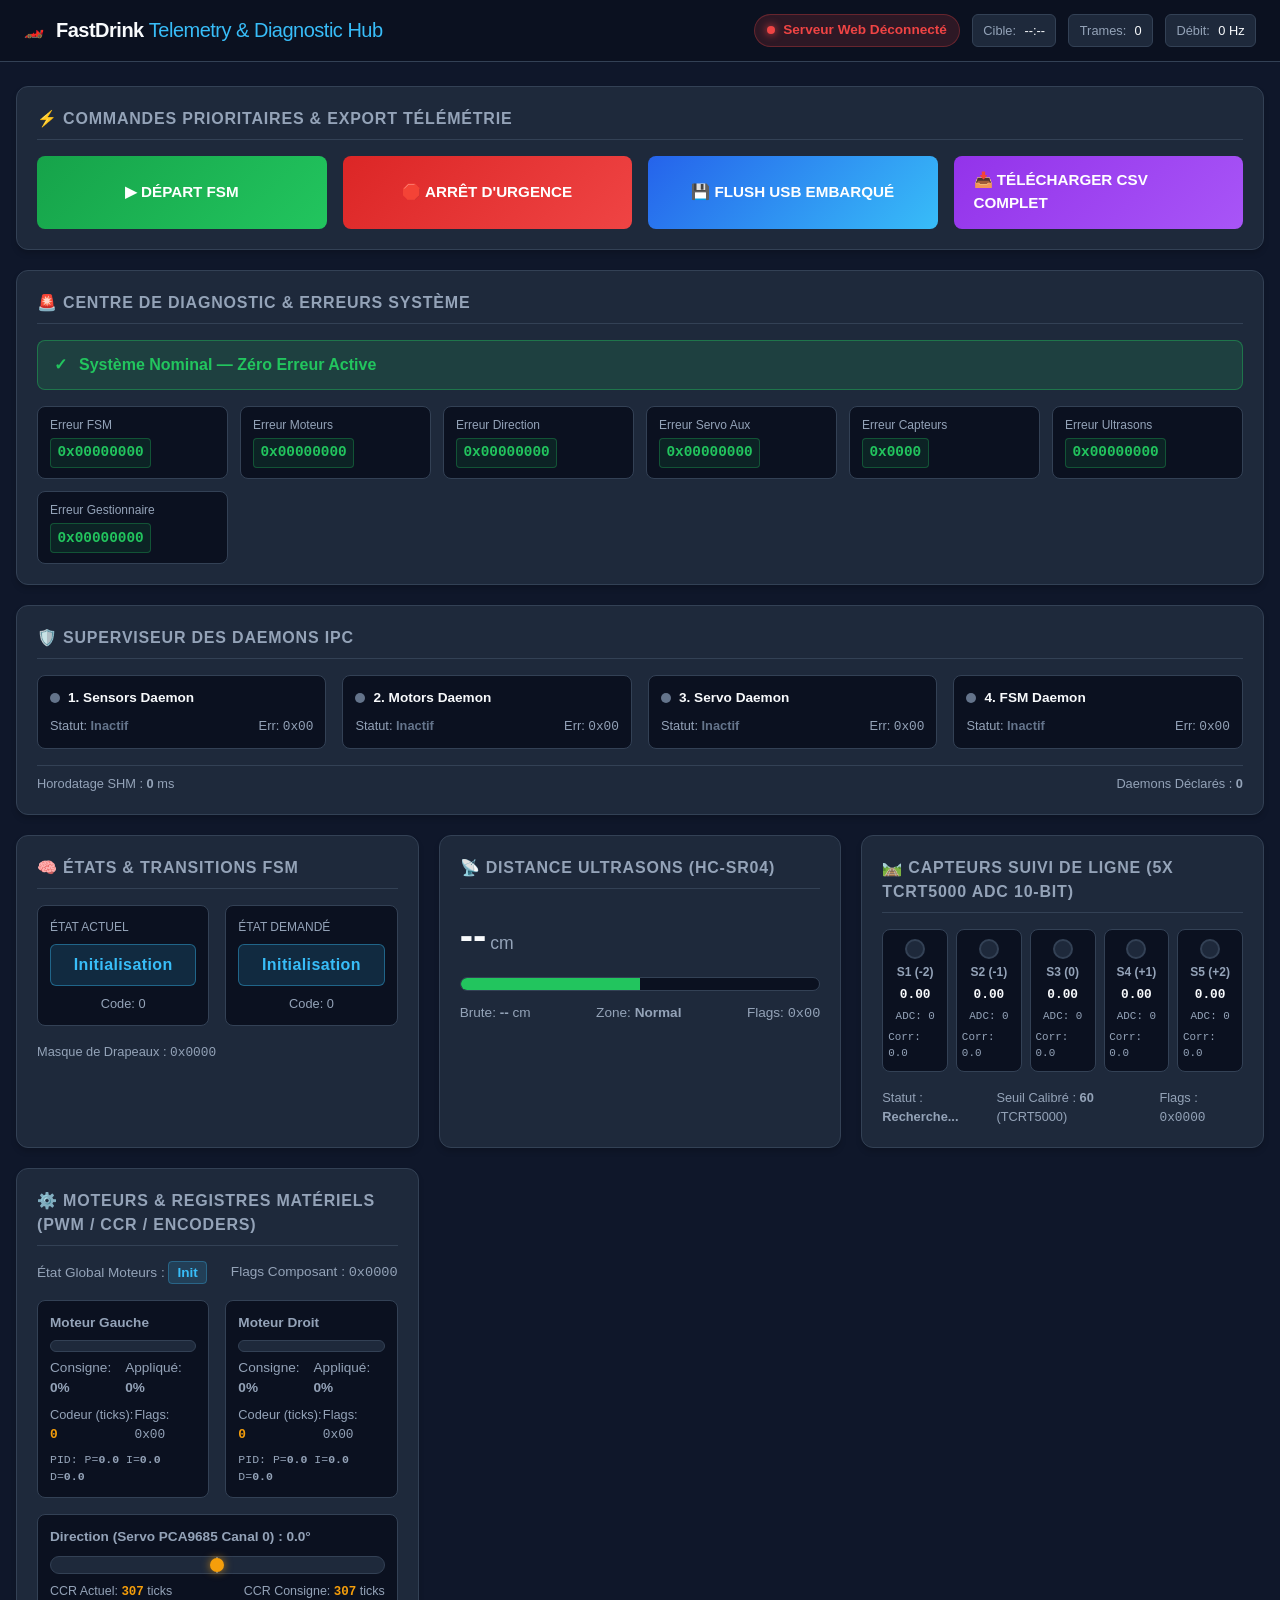
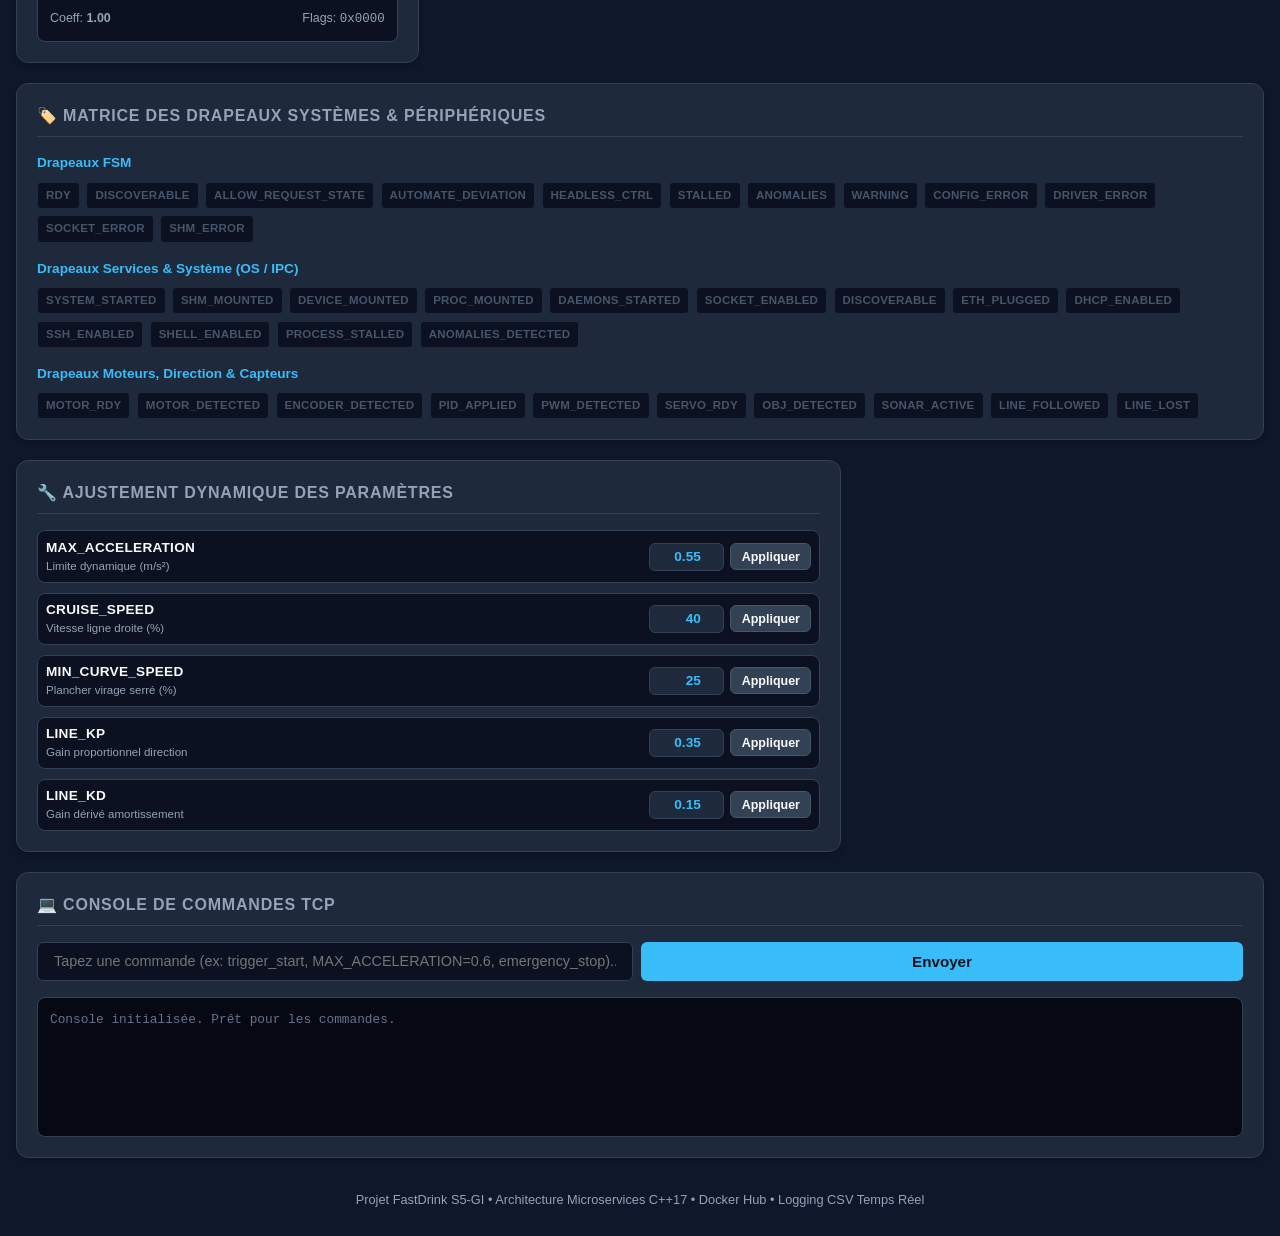
==== tools/telemetryClient/web/index.html @ cb56c42d "feat(telemetryClient): ajout logging CSV exhaustif, diagnostic d'erreurs, registres PWM/ADC et super" ====
<!DOCTYPE html>
<html lang="fr">
<head>
    <meta charset="UTF-8">
    <meta name="viewport" content="width=device-width, initial-scale=1.0">
    <title>FastDrink — Telemetry Client & Diagnostic Hub</title>
    <link rel="stylesheet" href="style.css">
</head>
<body>
    <header class="navbar">
        <div class="brand">
            <span class="logo-icon">🏎️</span>
            <h1>FastDrink <span>Telemetry & Diagnostic Hub</span></h1>
        </div>
        <div class="status-bar">
            <div id="connection-status" class="status-badge disconnected">
                <span class="status-dot"></span>
                <span id="connection-text">Déconnecté</span>
            </div>
            <div class="info-pill">
                <span class="pill-label">Cible:</span>
                <span id="target-address">--:--</span>
            </div>
            <div class="info-pill">
                <span class="pill-label">Trames:</span>
                <span id="packet-seq">0</span>
            </div>
            <div class="info-pill">
                <span class="pill-label">Débit:</span>
                <span id="packet-rate">0 Hz</span>
            </div>
        </div>
    </header>

    <main class="dashboard-grid">
        <!-- Section Commandes Prioritaires & Export CSV -->
        <section class="card quick-actions-card">
            <h2>⚡ Commandes Prioritaires & Export Télémétrie</h2>
            <div class="actions-group">
                <button id="btn-start" class="btn btn-start" onclick="sendCommand('trigger_start')">
                    ▶ DÉPART FSM
                </button>
                <button id="btn-stop" class="btn btn-stop" onclick="sendCommand('emergency_stop')">
                    🛑 ARRÊT D'URGENCE
                </button>
                <button id="btn-export-usb" class="btn btn-export" onclick="sendCommand('export_usb')">
                    💾 FLUSH USB EMBARQUÉ
                </button>
                <a href="/api/export_csv" download="telemetry_data.csv" id="btn-download-csv" class="btn btn-csv">
                    📥 TÉLÉCHARGER CSV COMPLET
                </a>
            </div>
        </section>

        <!-- Centre de Diagnostic Global & États d'Erreur -->
        <section class="card diagnostic-card">
            <h2>🚨 Centre de Diagnostic & Erreurs Système</h2>
            <div id="system-health-banner" class="health-banner health-ok">
                <span class="health-icon">✓</span>
                <span id="health-status-text">Système Nominal — Zéro Erreur Active</span>
            </div>
            <div class="diag-table">
                <div class="diag-item">
                    <span class="diag-label">Erreur FSM</span>
                    <span id="err-fsm" class="hex-badge ok">0x00000000</span>
                </div>
                <div class="diag-item">
                    <span class="diag-label">Erreur Moteurs</span>
                    <span id="err-motors" class="hex-badge ok">0x00000000</span>
                </div>
                <div class="diag-item">
                    <span class="diag-label">Erreur Direction</span>
                    <span id="err-steering" class="hex-badge ok">0x00000000</span>
                </div>
                <div class="diag-item">
                    <span class="diag-label">Erreur Servo Aux</span>
                    <span id="err-aux-servo" class="hex-badge ok">0x00000000</span>
                </div>
                <div class="diag-item">
                    <span class="diag-label">Erreur Capteurs</span>
                    <span id="err-sensors" class="hex-badge ok">0x0000</span>
                </div>
                <div class="diag-item">
                    <span class="diag-label">Erreur Ultrasons</span>
                    <span id="err-sonar" class="hex-badge ok">0x00000000</span>
                </div>
                <div class="diag-item">
                    <span class="diag-label">Erreur Gestionnaire</span>
                    <span id="err-handler" class="hex-badge ok">0x00000000</span>
                </div>
            </div>
        </section>

        <!-- Superviseur des 4 Daemons IPC -->
        <section class="card daemons-card">
            <h2>🛡️ Superviseur des Daemons IPC</h2>
            <div class="daemons-grid">
                <div class="daemon-item" id="daemon-1">
                    <div class="daemon-header">
                        <span class="daemon-dot"></span>
                        <span class="daemon-title">1. Sensors Daemon</span>
                    </div>
                    <div class="daemon-meta">
                        <span>Statut: <b id="d1-status" class="status-offline">Inactif</b></span>
                        <span>Err: <code id="d1-err">0x00</code></span>
                    </div>
                </div>
                <div class="daemon-item" id="daemon-2">
                    <div class="daemon-header">
                        <span class="daemon-dot"></span>
                        <span class="daemon-title">2. Motors Daemon</span>
                    </div>
                    <div class="daemon-meta">
                        <span>Statut: <b id="d2-status" class="status-offline">Inactif</b></span>
                        <span>Err: <code id="d2-err">0x00</code></span>
                    </div>
                </div>
                <div class="daemon-item" id="daemon-3">
                    <div class="daemon-header">
                        <span class="daemon-dot"></span>
                        <span class="daemon-title">3. Servo Daemon</span>
                    </div>
                    <div class="daemon-meta">
                        <span>Statut: <b id="d3-status" class="status-offline">Inactif</b></span>
                        <span>Err: <code id="d3-err">0x00</code></span>
                    </div>
                </div>
                <div class="daemon-item" id="daemon-4">
                    <div class="daemon-header">
                        <span class="daemon-dot"></span>
                        <span class="daemon-title">4. FSM Daemon</span>
                    </div>
                    <div class="daemon-meta">
                        <span>Statut: <b id="d4-status" class="status-offline">Inactif</b></span>
                        <span>Err: <code id="d4-err">0x00</code></span>
                    </div>
                </div>
            </div>
            <div class="service-footer">
                <span>Horodatage SHM : <b id="services-timestamp">0</b> ms</span>
                <span>Daemons Déclarés : <b id="services-daemons-count">0</b></span>
            </div>
        </section>

        <!-- Section Machine d'État FSM -->
        <section class="card fsm-card">
            <h2>🧠 États & Transitions FSM</h2>
            <div class="fsm-dual-grid">
                <div class="fsm-box">
                    <span class="sub-label">État Actuel</span>
                    <div id="fsm-badge" class="fsm-state-badge state-init">Initialisation</div>
                    <div class="fsm-id-text">Code: <span id="fsm-id">0</span></div>
                </div>
                <div class="fsm-box">
                    <span class="sub-label">État Demandé</span>
                    <div id="fsm-req-badge" class="fsm-state-badge state-init">Initialisation</div>
                    <div class="fsm-id-text">Code: <span id="fsm-req-id">0</span></div>
                </div>
            </div>
            <div class="fsm-flags-summary">
                <span>Masque de Drapeaux : <code id="fsm-flags-hex">0x0000</code></span>
            </div>
        </section>

        <!-- Section Capteur Ultrasons -->
        <section class="card sonar-card">
            <h2>📡 Distance Ultrasons (HC-SR04)</h2>
            <div class="metric-container">
                <div class="metric-value-huge">
                    <span id="sonar-dist">--</span> <span class="unit">cm</span>
                </div>
                <div class="sonar-bar-container">
                    <div id="sonar-progress" class="sonar-bar" style="width: 50%;"></div>
                </div>
                <div class="metric-meta">
                    <span>Brute: <b id="sonar-raw">--</b> cm</span>
                    <span>Zone: <b id="sonar-zone">Normal</b></span>
                    <span>Flags: <code id="sonar-flags-raw">0x00</code></span>
                </div>
            </div>
        </section>

        <!-- Section Capteurs de Suivi de Ligne -->
        <section class="card line-card">
            <h2>🛤️ Capteurs Suivi de Ligne (5x TCRT5000 ADC 10-bit)</h2>
            <div class="line-sensors-visual">
                <div class="sensor-node" id="sensor-0">
                    <div class="sensor-indicator"></div>
                    <span class="sensor-label">S1 (-2)</span>
                    <span class="sensor-val" id="sval-0">0.00</span>
                    <span class="sensor-subval" id="sraw-0">ADC: 0</span>
                    <span class="sensor-subval" id="scorr-0">Corr: 0.0</span>
                </div>
                <div class="sensor-node" id="sensor-1">
                    <div class="sensor-indicator"></div>
                    <span class="sensor-label">S2 (-1)</span>
                    <span class="sensor-val" id="sval-1">0.00</span>
                    <span class="sensor-subval" id="sraw-1">ADC: 0</span>
                    <span class="sensor-subval" id="scorr-1">Corr: 0.0</span>
                </div>
                <div class="sensor-node" id="sensor-2">
                    <div class="sensor-indicator"></div>
                    <span class="sensor-label">S3 (0)</span>
                    <span class="sensor-val" id="sval-2">0.00</span>
                    <span class="sensor-subval" id="sraw-2">ADC: 0</span>
                    <span class="sensor-subval" id="scorr-2">Corr: 0.0</span>
                </div>
                <div class="sensor-node" id="sensor-3">
                    <div class="sensor-indicator"></div>
                    <span class="sensor-label">S4 (+1)</span>
                    <span class="sensor-val" id="sval-3">0.00</span>
                    <span class="sensor-subval" id="sraw-3">ADC: 0</span>
                    <span class="sensor-subval" id="scorr-3">Corr: 0.0</span>
                </div>
                <div class="sensor-node" id="sensor-4">
                    <div class="sensor-indicator"></div>
                    <span class="sensor-label">S5 (+2)</span>
                    <span class="sensor-val" id="sval-4">0.00</span>
                    <span class="sensor-subval" id="sraw-4">ADC: 0</span>
                    <span class="sensor-subval" id="scorr-4">Corr: 0.0</span>
                </div>
            </div>
            <div class="line-meta">
                <span>Statut : <b id="line-status">Recherche...</b></span>
                <span>Seuil Calibré : <b>60</b> (TCRT5000)</span>
                <span>Flags : <code id="line-flags-hex">0x0000</code></span>
            </div>
        </section>

        <!-- Section Moteurs & Registres Encodeurs / PWM CCR -->
        <section class="card motor-card">
            <h2>⚙️ Moteurs & Registres Matériels (PWM / CCR / Encoders)</h2>
            <div class="motor-state-bar">
                <span>État Global Moteurs : <b id="motor-state-text" class="state-pill">Init</b></span>
                <span>Flags Composant : <code id="motor-comp-flags">0x0000</code></span>
            </div>
            <div class="motor-grid">
                <div class="motor-box">
                    <div class="box-title">Moteur Gauche</div>
                    <div class="throttle-gauge">
                        <div id="motor-left-fill" class="gauge-fill" style="width: 0%;"></div>
                    </div>
                    <div class="metric-meta">
                        <span>Consigne: <b id="motor-left-tgt">0%</b></span>
                        <span>Appliqué: <b id="motor-left-app">0%</b></span>
                    </div>
                    <div class="register-meta">
                        <span>Codeur (ticks): <b id="motor-left-enc" class="reg-val">0</b></span>
                        <span>Flags: <code id="m-l-flags">0x00</code></span>
                    </div>
                    <div class="pid-meta">
                        <span>PID: P=<b id="m-l-kp">0.0</b> I=<b id="m-l-ki">0.0</b> D=<b id="m-l-kd">0.0</b></span>
                    </div>
                </div>
                <div class="motor-box">
                    <div class="box-title">Moteur Droit</div>
                    <div class="throttle-gauge">
                        <div id="motor-right-fill" class="gauge-fill" style="width: 0%;"></div>
                    </div>
                    <div class="metric-meta">
                        <span>Consigne: <b id="motor-right-tgt">0%</b></span>
                        <span>Appliqué: <b id="motor-right-app">0%</b></span>
                    </div>
                    <div class="register-meta">
                        <span>Codeur (ticks): <b id="motor-right-enc" class="reg-val">0</b></span>
                        <span>Flags: <code id="m-r-flags">0x00</code></span>
                    </div>
                    <div class="pid-meta">
                        <span>PID: P=<b id="m-r-kp">0.0</b> I=<b id="m-r-ki">0.0</b> D=<b id="m-r-kd">0.0</b></span>
                    </div>
                </div>
            </div>
            <div class="steering-box">
                <div class="box-title">Direction (Servo PCA9685 Canal 0) : <span id="steering-val">0.0°</span></div>
                <div class="steering-gauge-bar">
                    <div class="steering-center-mark"></div>
                    <div id="steering-indicator" class="steering-pointer" style="left: 50%;"></div>
                </div>
                <div class="ccr-meta">
                    <span>CCR Actuel: <b id="st-cur-ccr" class="reg-val">307</b> ticks</span>
                    <span>CCR Consigne: <b id="st-tgt-ccr" class="reg-val">307</b> ticks</span>
                    <span>Coeff: <b id="st-coeff">1.00</b></span>
                    <span>Flags: <code id="st-flags">0x0000</code></span>
                </div>
            </div>
        </section>

        <!-- Matrice Exhaustive des Drapeaux & Bitfields -->
        <section class="card flags-card">
            <h2>🏷️ Matrice des Drapeaux Systèmes & Périphériques</h2>
            
            <div class="flag-group">
                <div class="flag-group-title">Drapeaux FSM</div>
                <div class="flags-matrix">
                    <span id="flag-fsm-rdy" class="flag-badge">RDY</span>
                    <span id="flag-fsm-disc" class="flag-badge">DISCOVERABLE</span>
                    <span id="flag-fsm-req" class="flag-badge">ALLOW_REQUEST_STATE</span>
                    <span id="flag-fsm-auto" class="flag-badge">AUTOMATE_DEVIATION</span>
                    <span id="flag-fsm-headless" class="flag-badge">HEADLESS_CTRL</span>
                    <span id="flag-fsm-stall" class="flag-badge err">STALLED</span>
                    <span id="flag-fsm-anom" class="flag-badge warn">ANOMALIES</span>
                    <span id="flag-fsm-warn" class="flag-badge warn">WARNING</span>
                    <span id="flag-fsm-cfg" class="flag-badge err">CONFIG_ERROR</span>
                    <span id="flag-fsm-drv" class="flag-badge err">DRIVER_ERROR</span>
                    <span id="flag-fsm-sock" class="flag-badge err">SOCKET_ERROR</span>
                    <span id="flag-fsm-shm" class="flag-badge err">SHM_ERROR</span>
                </div>
            </div>

            <div class="flag-group">
                <div class="flag-group-title">Drapeaux Services & Système (OS / IPC)</div>
                <div class="flags-matrix">
                    <span id="flag-srv-sys" class="flag-badge">SYSTEM_STARTED</span>
                    <span id="flag-srv-shm" class="flag-badge">SHM_MOUNTED</span>
                    <span id="flag-srv-dev" class="flag-badge">DEVICE_MOUNTED</span>
                    <span id="flag-srv-proc" class="flag-badge">PROC_MOUNTED</span>
                    <span id="flag-srv-daemons" class="flag-badge">DAEMONS_STARTED</span>
                    <span id="flag-srv-sock" class="flag-badge">SOCKET_ENABLED</span>
                    <span id="flag-srv-disc" class="flag-badge">DISCOVERABLE</span>
                    <span id="flag-srv-eth" class="flag-badge">ETH_PLUGGED</span>
                    <span id="flag-srv-dhcp" class="flag-badge">DHCP_ENABLED</span>
                    <span id="flag-srv-ssh" class="flag-badge">SSH_ENABLED</span>
                    <span id="flag-srv-shell" class="flag-badge">SHELL_ENABLED</span>
                    <span id="flag-srv-stall" class="flag-badge err">PROCESS_STALLED</span>
                    <span id="flag-srv-anom" class="flag-badge warn">ANOMALIES_DETECTED</span>
                </div>
            </div>

            <div class="flag-group">
                <div class="flag-group-title">Drapeaux Moteurs, Direction & Capteurs</div>
                <div class="flags-matrix">
                    <span id="flag-mot-rdy" class="flag-badge">MOTOR_RDY</span>
                    <span id="flag-mot-det" class="flag-badge">MOTOR_DETECTED</span>
                    <span id="flag-mot-enc" class="flag-badge">ENCODER_DETECTED</span>
                    <span id="flag-mot-pid" class="flag-badge">PID_APPLIED</span>
                    <span id="flag-srv-pwm" class="flag-badge">PWM_DETECTED</span>
                    <span id="flag-srv-rdy" class="flag-badge">SERVO_RDY</span>
                    <span id="flag-sns-obj" class="flag-badge">OBJ_DETECTED</span>
                    <span id="flag-sns-act" class="flag-badge">SONAR_ACTIVE</span>
                    <span id="flag-line-fol" class="flag-badge">LINE_FOLLOWED</span>
                    <span id="flag-line-lost" class="flag-badge warn">LINE_LOST</span>
                </div>
            </div>
        </section>

        <!-- Section Édition & Ajustement des Paramètres -->
        <section class="card config-card">
            <h2>🔧 Ajustement Dynamique des Paramètres</h2>
            <div class="config-table">
                <div class="config-row">
                    <div class="config-label-group">
                        <span class="config-name">MAX_ACCELERATION</span>
                        <span class="config-unit">Limite dynamique (m/s²)</span>
                    </div>
                    <div class="config-input-group">
                        <input type="number" step="0.05" id="cfg-accel" value="0.55">
                        <button class="btn-sm" onclick="applyParam('MAX_ACCELERATION', 'cfg-accel')">Appliquer</button>
                    </div>
                </div>
                <div class="config-row">
                    <div class="config-label-group">
                        <span class="config-name">CRUISE_SPEED</span>
                        <span class="config-unit">Vitesse ligne droite (%)</span>
                    </div>
                    <div class="config-input-group">
                        <input type="number" step="1" id="cfg-cruise" value="40">
                        <button class="btn-sm" onclick="applyParam('CRUISE_SPEED', 'cfg-cruise')">Appliquer</button>
                    </div>
                </div>
                <div class="config-row">
                    <div class="config-label-group">
                        <span class="config-name">MIN_CURVE_SPEED</span>
                        <span class="config-unit">Plancher virage serré (%)</span>
                    </div>
                    <div class="config-input-group">
                        <input type="number" step="1" id="cfg-curve" value="25">
                        <button class="btn-sm" onclick="applyParam('MIN_CURVE_SPEED', 'cfg-curve')">Appliquer</button>
                    </div>
                </div>
                <div class="config-row">
                    <div class="config-label-group">
                        <span class="config-name">LINE_KP</span>
                        <span class="config-unit">Gain proportionnel direction</span>
                    </div>
                    <div class="config-input-group">
                        <input type="number" step="0.05" id="cfg-kp" value="0.35">
                        <button class="btn-sm" onclick="applyParam('LINE_KP', 'cfg-kp')">Appliquer</button>
                    </div>
                </div>
                <div class="config-row">
                    <div class="config-label-group">
                        <span class="config-name">LINE_KD</span>
                        <span class="config-unit">Gain dérivé amortissement</span>
                    </div>
                    <div class="config-input-group">
                        <input type="number" step="0.05" id="cfg-kd" value="0.15">
                        <button class="btn-sm" onclick="applyParam('LINE_KD', 'cfg-kd')">Appliquer</button>
                    </div>
                </div>
            </div>
        </section>

        <!-- Section Console de Commandes Personnalisées -->
        <section class="card console-card">
            <h2>💻 Console de Commandes TCP</h2>
            <form id="command-form" class="cmd-form" onsubmit="event.preventDefault(); submitCustomCommand();">
                <input type="text" id="custom-cmd-input" placeholder="Tapez une commande (ex: trigger_start, MAX_ACCELERATION=0.6, emergency_stop)..." autocomplete="off">
                <button type="submit" class="btn btn-send">Envoyer</button>
            </form>
            <div id="cmd-logs" class="console-logs">
                <div class="log-entry system">Console initialisée. Prêt pour les commandes.</div>
            </div>
        </section>
    </main>

    <footer>
        <p>Projet FastDrink S5-GI &bull; Architecture Microservices C++17 &bull; Docker Hub &bull; Logging CSV Temps Réel</p>
    </footer>

    <script src="app.js"></script>
</body>
</html>
---- tools/telemetryClient/web/style.css ----
:root {
    --bg-main: #0f172a;
    --bg-card: #1e293b;
    --bg-card-hover: #273549;
    --border-color: #334155;
    --text-main: #f8fafc;
    --text-muted: #94a3b8;
    --accent-blue: #38bdf8;
    --accent-green: #22c55e;
    --accent-red: #ef4444;
    --accent-yellow: #f59e0b;
    --accent-purple: #a855f7;
    --font-stack: -apple-system, BlinkMacSystemFont, "Segoe UI", Roboto, Helvetica, Arial, sans-serif;
}

* {
    box-sizing: border-box;
    margin: 0;
    padding: 0;
}

body {
    background-color: var(--bg-main);
    color: var(--text-main);
    font-family: var(--font-stack);
    line-height: 1.5;
    padding-bottom: 2rem;
}

/* Navbar */
.navbar {
    background-color: #0b1120;
    border-bottom: 1px solid var(--border-color);
    padding: 0.85rem 1.5rem;
    display: flex;
    justify-content: space-between;
    align-items: center;
    flex-wrap: wrap;
    gap: 1rem;
}

.brand {
    display: flex;
    align-items: center;
    gap: 0.75rem;
}

.brand h1 {
    font-size: 1.25rem;
    font-weight: 700;
    letter-spacing: -0.025em;
}

.brand h1 span {
    color: var(--accent-blue);
    font-weight: 400;
}

.status-bar {
    display: flex;
    align-items: center;
    gap: 0.75rem;
    flex-wrap: wrap;
}

.status-badge {
    display: flex;
    align-items: center;
    gap: 0.5rem;
    padding: 0.35rem 0.75rem;
    border-radius: 9999px;
    font-size: 0.85rem;
    font-weight: 600;
}

.status-badge.connected {
    background-color: rgba(34, 197, 94, 0.15);
    color: var(--accent-green);
    border: 1px solid rgba(34, 197, 94, 0.3);
}

.status-badge.disconnected {
    background-color: rgba(239, 68, 68, 0.15);
    color: var(--accent-red);
    border: 1px solid rgba(239, 68, 68, 0.3);
}

.status-dot {
    width: 8px;
    height: 8px;
    border-radius: 50%;
    background-color: currentColor;
    box-shadow: 0 0 8px currentColor;
}

.info-pill {
    background-color: var(--bg-card);
    border: 1px solid var(--border-color);
    padding: 0.35rem 0.65rem;
    border-radius: 6px;
    font-size: 0.8rem;
}

.pill-label {
    color: var(--text-muted);
    margin-right: 0.3rem;
}

/* Dashboard Grid */
.dashboard-grid {
    max-width: 1400px;
    margin: 1.5rem auto;
    padding: 0 1rem;
    display: grid;
    grid-template-columns: repeat(auto-fit, minmax(360px, 1fr));
    gap: 1.25rem;
}

.card {
    background-color: var(--bg-card);
    border: 1px solid var(--border-color);
    border-radius: 12px;
    padding: 1.25rem;
    display: flex;
    flex-direction: column;
    gap: 1rem;
    box-shadow: 0 4px 6px -1px rgba(0, 0, 0, 0.2);
    box-sizing: border-box;
    overflow: hidden;
}

.card h2 {
    font-size: 1rem;
    font-weight: 600;
    color: var(--text-muted);
    text-transform: uppercase;
    letter-spacing: 0.05em;
    border-bottom: 1px solid var(--border-color);
    padding-bottom: 0.5rem;
}

/* Quick Actions */
.quick-actions-card {
    grid-column: 1 / -1;
}

.actions-group {
    display: flex;
    gap: 1rem;
    flex-wrap: wrap;
}

.btn {
    flex: 1;
    min-width: 180px;
    padding: 0.85rem 1.25rem;
    border-radius: 8px;
    border: none;
    font-size: 0.95rem;
    font-weight: 700;
    cursor: pointer;
    text-decoration: none;
    transition: transform 0.1s ease, filter 0.15s ease;
    display: flex;
    justify-content: center;
    align-items: center;
    gap: 0.5rem;
}

.btn:active {
    transform: scale(0.98);
}

.btn-start {
    background: linear-gradient(135deg, #16a34a, #22c55e);
    color: white;
}

.btn-start:hover {
    filter: brightness(1.1);
}

.btn-stop {
    background: linear-gradient(135deg, #dc2626, #ef4444);
    color: white;
}

.btn-stop:hover {
    filter: brightness(1.15);
}

.btn-export {
    background: linear-gradient(135deg, #2563eb, #38bdf8);
    color: white;
}

.btn-export:hover {
    filter: brightness(1.1);
}

.btn-csv {
    background: linear-gradient(135deg, #9333ea, #a855f7);
    color: white;
}

.btn-csv:hover {
    filter: brightness(1.1);
}

/* Diagnostic & Errors Banner */
.diagnostic-card {
    grid-column: 1 / -1;
}

.health-banner {
    display: flex;
    align-items: center;
    gap: 0.75rem;
    padding: 0.75rem 1rem;
    border-radius: 8px;
    font-weight: 700;
    font-size: 1rem;
}

.health-banner.health-ok {
    background-color: rgba(34, 197, 94, 0.15);
    border: 1px solid rgba(34, 197, 94, 0.4);
    color: var(--accent-green);
}

.health-banner.health-err {
    background-color: rgba(239, 68, 68, 0.15);
    border: 1px solid rgba(239, 68, 68, 0.4);
    color: var(--accent-red);
    animation: pulse-err 1.5s infinite;
}

@keyframes pulse-err {
    0%, 100% { opacity: 1; }
    50% { opacity: 0.75; }
}

.diag-table {
    display: grid;
    grid-template-columns: repeat(auto-fit, minmax(170px, 1fr));
    gap: 0.75rem;
}

.diag-item {
    background-color: #0b1120;
    border: 1px solid var(--border-color);
    border-radius: 8px;
    padding: 0.6rem 0.75rem;
    display: flex;
    flex-direction: column;
    gap: 0.25rem;
}

.diag-label {
    font-size: 0.75rem;
    color: var(--text-muted);
}

.hex-badge {
    font-family: ui-monospace, Menlo, Consolas, monospace;
    font-size: 0.9rem;
    font-weight: 700;
    padding: 0.2rem 0.4rem;
    border-radius: 4px;
    width: fit-content;
}

.hex-badge.ok {
    color: var(--accent-green);
    background-color: rgba(34, 197, 94, 0.1);
    border: 1px solid rgba(34, 197, 94, 0.3);
}

.hex-badge.error {
    color: var(--accent-red);
    background-color: rgba(239, 68, 68, 0.2);
    border: 1px solid rgba(239, 68, 68, 0.5);
}

/* Daemons Card */
.daemons-card {
    grid-column: 1 / -1;
}

.daemons-grid {
    display: grid;
    grid-template-columns: repeat(auto-fit, minmax(200px, 1fr));
    gap: 1rem;
}

.daemon-item {
    background-color: #0b1120;
    border: 1px solid var(--border-color);
    border-radius: 8px;
    padding: 0.75rem;
    display: flex;
    flex-direction: column;
    gap: 0.5rem;
    transition: border-color 0.2s ease;
}

.daemon-item.online {
    border-color: rgba(34, 197, 94, 0.4);
}

.daemon-header {
    display: flex;
    align-items: center;
    gap: 0.5rem;
}

.daemon-dot {
    width: 10px;
    height: 10px;
    border-radius: 50%;
    background-color: #64748b;
}

.daemon-item.online .daemon-dot {
    background-color: var(--accent-green);
    box-shadow: 0 0 8px var(--accent-green);
}

.daemon-title {
    font-size: 0.85rem;
    font-weight: 700;
}

.daemon-meta {
    display: flex;
    justify-content: space-between;
    font-size: 0.8rem;
    color: var(--text-muted);
}

.status-online {
    color: var(--accent-green);
    font-weight: 700;
}

.status-offline {
    color: #64748b;
    font-weight: 700;
}

.service-footer {
    display: flex;
    justify-content: space-between;
    font-size: 0.8rem;
    color: var(--text-muted);
    border-top: 1px solid var(--border-color);
    padding-top: 0.5rem;
}

/* FSM Display */
.fsm-dual-grid {
    display: grid;
    grid-template-columns: 1fr 1fr;
    gap: 1rem;
}

.fsm-box {
    background-color: #0b1120;
    border: 1px solid var(--border-color);
    border-radius: 8px;
    padding: 0.75rem;
    display: flex;
    flex-direction: column;
    gap: 0.5rem;
}

.sub-label {
    font-size: 0.75rem;
    color: var(--text-muted);
    text-transform: uppercase;
}

.fsm-state-badge {
    padding: 0.5rem 0.75rem;
    border-radius: 6px;
    font-size: 1rem;
    font-weight: 700;
    letter-spacing: 0.025em;
    background-color: rgba(56, 189, 248, 0.15);
    color: var(--accent-blue);
    border: 1px solid rgba(56, 189, 248, 0.4);
    text-align: center;
}

.fsm-id-text {
    font-size: 0.8rem;
    color: var(--text-muted);
    text-align: center;
}

.fsm-flags-summary {
    font-size: 0.8rem;
    color: var(--text-muted);
}

/* Sonar */
.metric-container {
    display: flex;
    flex-direction: column;
    gap: 0.75rem;
}

.metric-value-huge {
    font-size: 2.5rem;
    font-weight: 800;
    color: var(--text-main);
    display: flex;
    align-items: baseline;
    gap: 0.25rem;
}

.unit {
    font-size: 1.1rem;
    color: var(--text-muted);
    font-weight: 500;
}

.sonar-bar-container {
    height: 14px;
    background-color: #0b1120;
    border-radius: 9999px;
    overflow: hidden;
    border: 1px solid var(--border-color);
}

.sonar-bar {
    height: 100%;
    background-color: var(--accent-green);
    transition: width 0.15s ease, background-color 0.2s ease;
}

.metric-meta {
    display: flex;
    justify-content: space-between;
    font-size: 0.85rem;
    color: var(--text-muted);
}

/* Line Follower Visual */
.line-sensors-visual {
    display: flex;
    justify-content: space-between;
    gap: 0.5rem;
}

.sensor-node {
    flex: 1;
    background-color: #0b1120;
    border: 1px solid var(--border-color);
    border-radius: 8px;
    padding: 0.6rem 0.3rem;
    display: flex;
    flex-direction: column;
    align-items: center;
    gap: 0.25rem;
    transition: border-color 0.15s ease;
}

.sensor-indicator {
    width: 20px;
    height: 20px;
    border-radius: 50%;
    background-color: #1e293b;
    border: 2px solid var(--border-color);
    transition: background-color 0.15s ease, box-shadow 0.15s ease;
}

.sensor-node.active .sensor-indicator {
    background-color: var(--accent-green);
    border-color: var(--accent-green);
    box-shadow: 0 0 10px rgba(34, 197, 94, 0.7);
}

.sensor-node.active {
    border-color: rgba(34, 197, 94, 0.4);
}

.sensor-label {
    font-size: 0.75rem;
    color: var(--text-muted);
    font-weight: 600;
}

.sensor-val {
    font-size: 0.8rem;
    color: var(--text-main);
    font-family: monospace;
    font-weight: 700;
}

.sensor-subval {
    font-size: 0.68rem;
    color: var(--text-muted);
    font-family: monospace;
}

.line-meta {
    display: flex;
    justify-content: space-between;
    font-size: 0.8rem;
    color: var(--text-muted);
}

/* Motors & Steering */
.motor-state-bar {
    display: flex;
    justify-content: space-between;
    align-items: center;
    font-size: 0.85rem;
    color: var(--text-muted);
}

.state-pill {
    padding: 0.2rem 0.5rem;
    border-radius: 4px;
    background-color: rgba(56, 189, 248, 0.15);
    color: var(--accent-blue);
    border: 1px solid rgba(56, 189, 248, 0.3);
}

.motor-grid {
    display: grid;
    grid-template-columns: 1fr 1fr;
    gap: 1rem;
}

.motor-box {
    background-color: #0b1120;
    border: 1px solid var(--border-color);
    border-radius: 8px;
    padding: 0.75rem;
    display: flex;
    flex-direction: column;
    gap: 0.4rem;
}

.box-title {
    font-size: 0.85rem;
    font-weight: 600;
    color: var(--text-muted);
}

.throttle-gauge {
    height: 12px;
    background-color: var(--bg-card);
    border-radius: 9999px;
    overflow: hidden;
    border: 1px solid var(--border-color);
}

.gauge-fill {
    height: 100%;
    background-color: var(--accent-blue);
    transition: width 0.15s ease;
}

.register-meta {
    display: flex;
    justify-content: space-between;
    font-size: 0.8rem;
    color: var(--text-muted);
}

.reg-val {
    font-family: ui-monospace, Menlo, Consolas, monospace;
    color: var(--accent-yellow);
}

.pid-meta {
    font-size: 0.72rem;
    color: var(--text-muted);
    font-family: ui-monospace, monospace;
}

.steering-box {
    background-color: #0b1120;
    border: 1px solid var(--border-color);
    border-radius: 8px;
    padding: 0.75rem;
    display: flex;
    flex-direction: column;
    gap: 0.5rem;
}

.steering-gauge-bar {
    height: 18px;
    background-color: var(--bg-card);
    border-radius: 9999px;
    position: relative;
    border: 1px solid var(--border-color);
}

.steering-center-mark {
    position: absolute;
    top: 0;
    bottom: 0;
    left: 50%;
    width: 2px;
    background-color: #64748b;
    transform: translateX(-50%);
}

.steering-pointer {
    position: absolute;
    top: 1px;
    bottom: 1px;
    width: 14px;
    background-color: var(--accent-yellow);
    border-radius: 50%;
    transform: translateX(-50%);
    box-shadow: 0 0 8px rgba(245, 158, 11, 0.7);
    transition: left 0.15s ease;
}

.ccr-meta {
    display: flex;
    justify-content: space-between;
    flex-wrap: wrap;
    gap: 0.5rem;
    font-size: 0.78rem;
    color: var(--text-muted);
}

/* Flags Matrix */
.flags-card {
    grid-column: 1 / -1;
}

.flag-group {
    display: flex;
    flex-direction: column;
    gap: 0.5rem;
}

.flag-group-title {
    font-size: 0.85rem;
    font-weight: 700;
    color: var(--accent-blue);
}

.flags-matrix {
    display: flex;
    flex-wrap: wrap;
    gap: 0.4rem;
}

.flag-badge {
    padding: 0.25rem 0.5rem;
    border-radius: 4px;
    font-size: 0.72rem;
    font-weight: 700;
    letter-spacing: 0.02em;
    background-color: #0b1120;
    color: #475569;
    border: 1px solid #1e293b;
    transition: all 0.15s ease;
}

.flag-badge.active {
    background-color: rgba(34, 197, 94, 0.2);
    color: var(--accent-green);
    border-color: rgba(34, 197, 94, 0.5);
    box-shadow: 0 0 6px rgba(34, 197, 94, 0.3);
}

.flag-badge.warn.active {
    background-color: rgba(245, 158, 11, 0.2);
    color: var(--accent-yellow);
    border-color: rgba(245, 158, 11, 0.5);
    box-shadow: 0 0 6px rgba(245, 158, 11, 0.3);
}

.flag-badge.err.active {
    background-color: rgba(239, 68, 68, 0.25);
    color: var(--accent-red);
    border-color: rgba(239, 68, 68, 0.6);
    box-shadow: 0 0 8px rgba(239, 68, 68, 0.4);
}

/* Config Table & Rows */
.config-card {
    grid-column: span 1;
}

@media (min-width: 1100px) {
    .config-card {
        grid-column: span 2;
    }
}

.config-table {
    display: flex;
    flex-direction: column;
    gap: 0.6rem;
}

.config-row {
    display: flex;
    align-items: center;
    justify-content: space-between;
    gap: 0.75rem;
    padding: 0.4rem 0.5rem;
    background-color: #0b1120;
    border: 1px solid var(--border-color);
    border-radius: 8px;
    box-sizing: border-box;
}

.config-label-group {
    display: flex;
    flex-direction: column;
    min-width: 0;
    flex: 1;
}

.config-name {
    font-size: 0.85rem;
    font-weight: 700;
    color: var(--text-main);
    letter-spacing: 0.02em;
    white-space: nowrap;
    overflow: hidden;
    text-overflow: ellipsis;
}

.config-unit {
    font-size: 0.72rem;
    color: var(--text-muted);
}

.config-input-group {
    display: flex;
    align-items: center;
    gap: 0.4rem;
    flex-shrink: 0;
}

.config-input-group input {
    width: 75px;
    min-width: 60px;
    max-width: 80px;
    background-color: var(--bg-card);
    border: 1px solid var(--border-color);
    border-radius: 6px;
    padding: 0.35rem 0.45rem;
    color: var(--accent-blue);
    font-size: 0.85rem;
    font-weight: 700;
    text-align: right;
    box-sizing: border-box;
}

.config-input-group input:focus {
    outline: none;
    border-color: var(--accent-blue);
    box-shadow: 0 0 6px rgba(56, 189, 248, 0.3);
}

.btn-sm {
    background-color: #334155;
    color: var(--text-main);
    border: 1px solid #475569;
    padding: 0.35rem 0.65rem;
    border-radius: 6px;
    font-size: 0.78rem;
    font-weight: 600;
    cursor: pointer;
    white-space: nowrap;
    flex-shrink: 0;
    transition: background-color 0.15s ease, border-color 0.15s ease;
}

.btn-sm:hover {
    background-color: var(--accent-blue);
    border-color: var(--accent-blue);
    color: #0b1120;
}

/* Console Logs */
.console-card {
    grid-column: 1 / -1;
}

.cmd-form {
    display: flex;
    gap: 0.5rem;
}

.cmd-form input {
    flex: 1;
    background-color: #0b1120;
    border: 1px solid var(--border-color);
    border-radius: 6px;
    padding: 0.65rem 1rem;
    color: var(--text-main);
    font-size: 0.9rem;
}

.cmd-form input:focus {
    outline: none;
    border-color: var(--accent-blue);
}

.btn-send {
    background-color: var(--accent-blue);
    color: #0b1120;
    border: none;
    padding: 0.65rem 1.25rem;
    border-radius: 6px;
    font-weight: 700;
    cursor: pointer;
}

.console-logs {
    background-color: #060913;
    border: 1px solid var(--border-color);
    border-radius: 8px;
    height: 140px;
    overflow-y: auto;
    padding: 0.75rem;
    font-family: ui-monospace, Menlo, Monaco, Consolas, monospace;
    font-size: 0.8rem;
    display: flex;
    flex-direction: column;
    gap: 0.25rem;
}

.log-entry.system {
    color: #64748b;
}

.log-entry.sent {
    color: var(--accent-blue);
}

.log-entry.received {
    color: var(--accent-green);
}

.log-entry.error {
    color: var(--accent-red);
}

footer {
    text-align: center;
    font-size: 0.8rem;
    color: var(--text-muted);
    margin-top: 2rem;
}
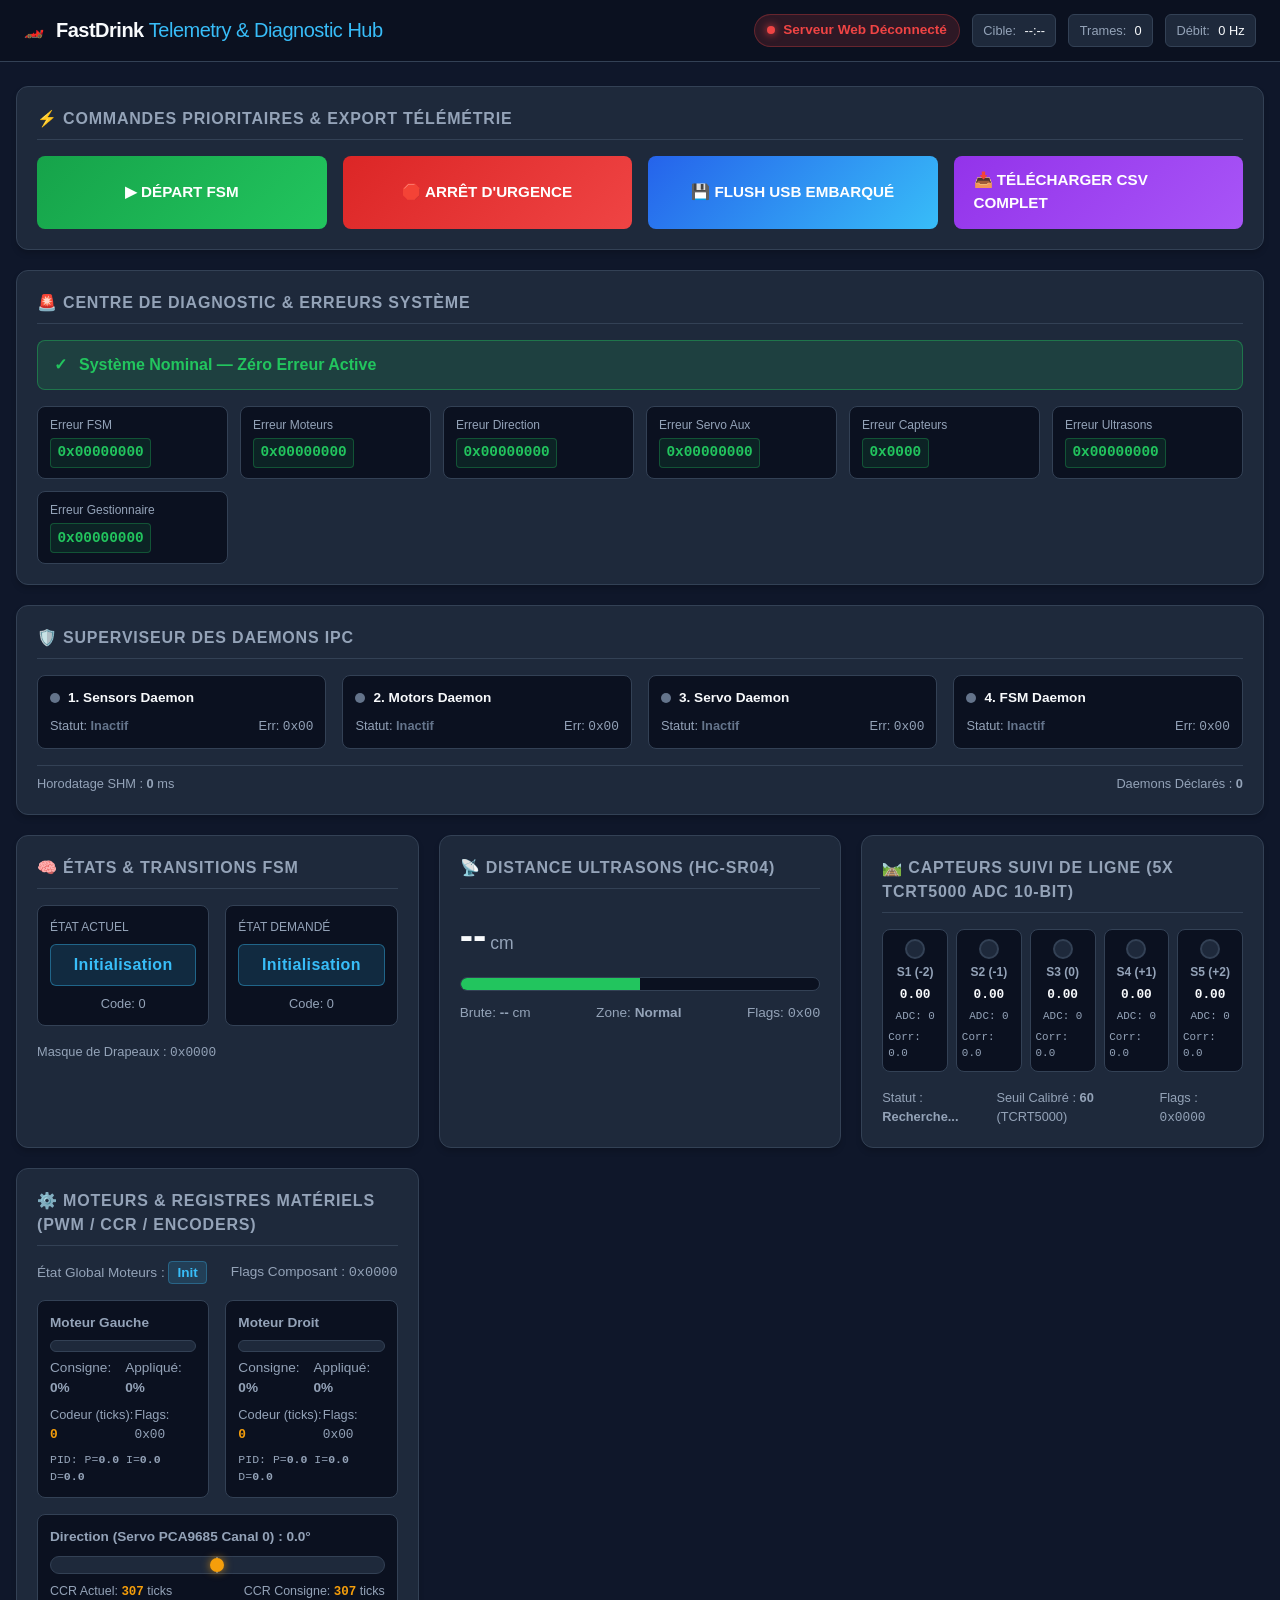
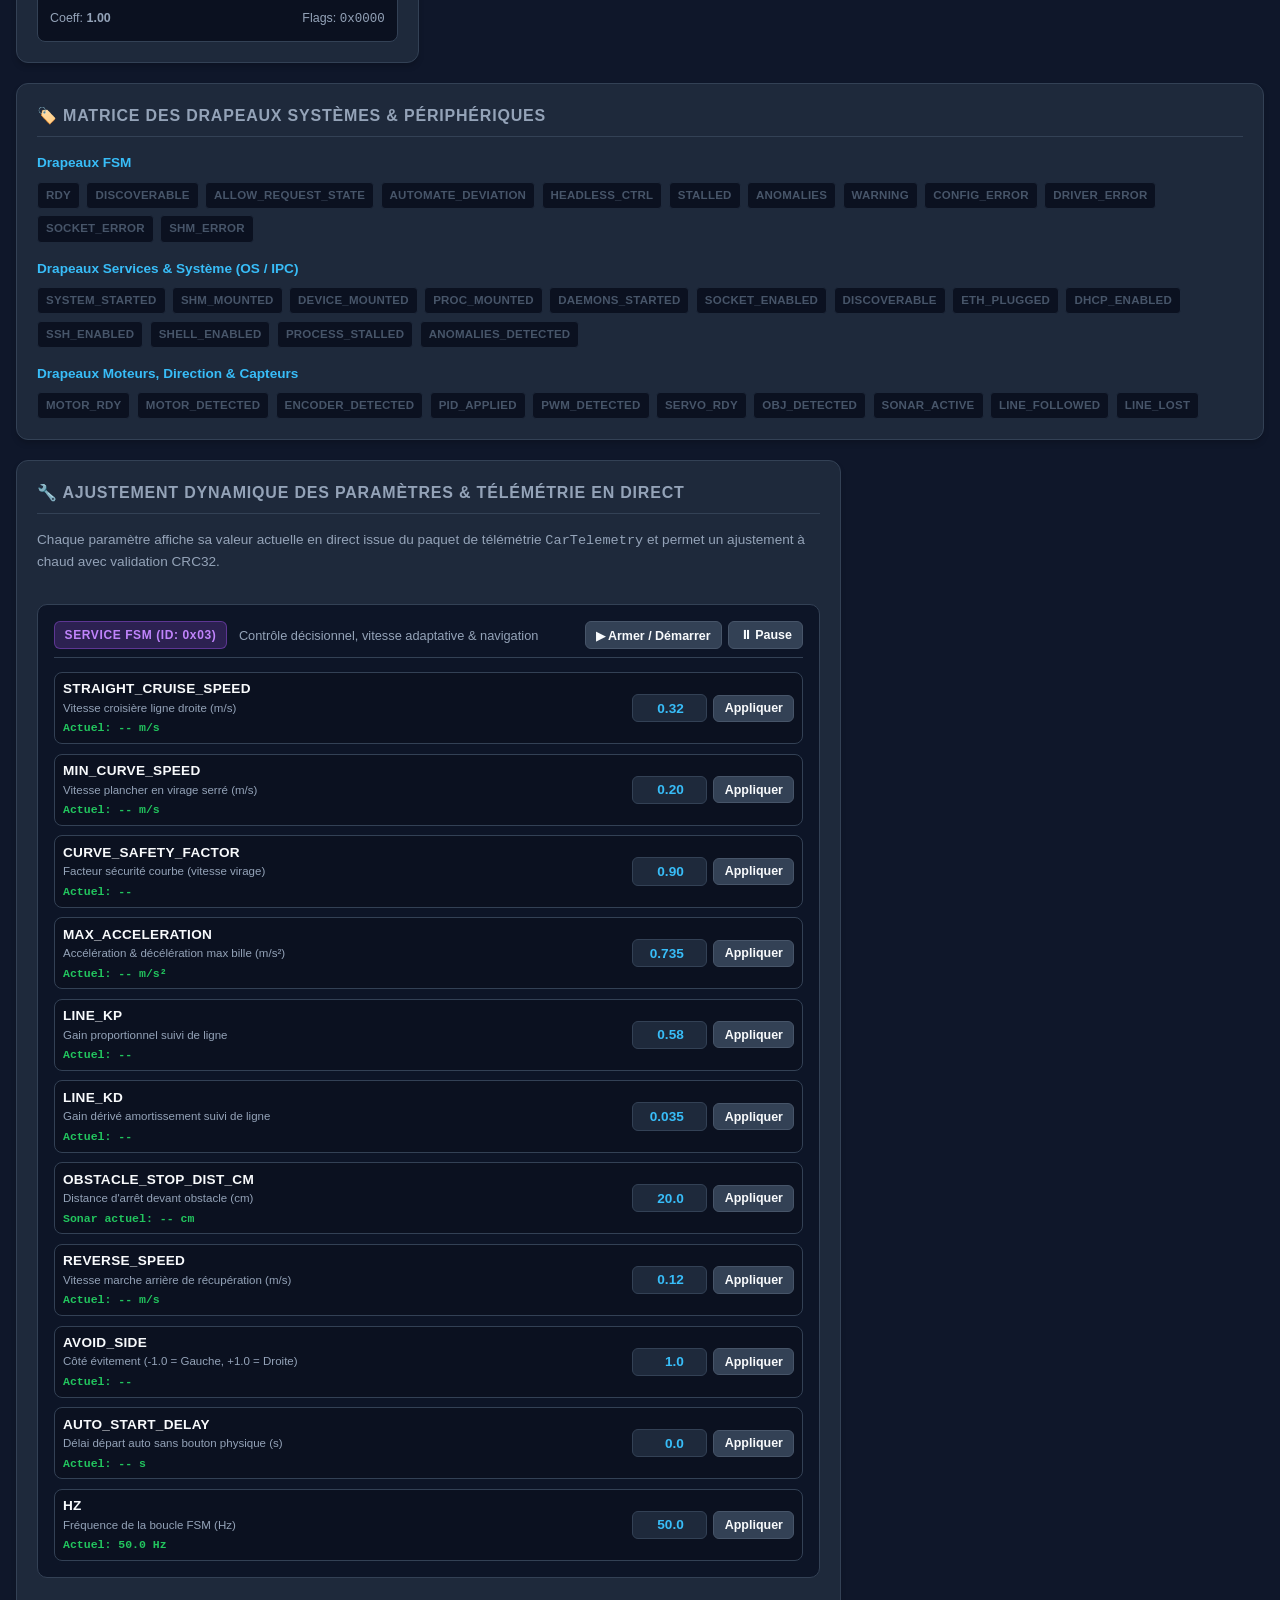
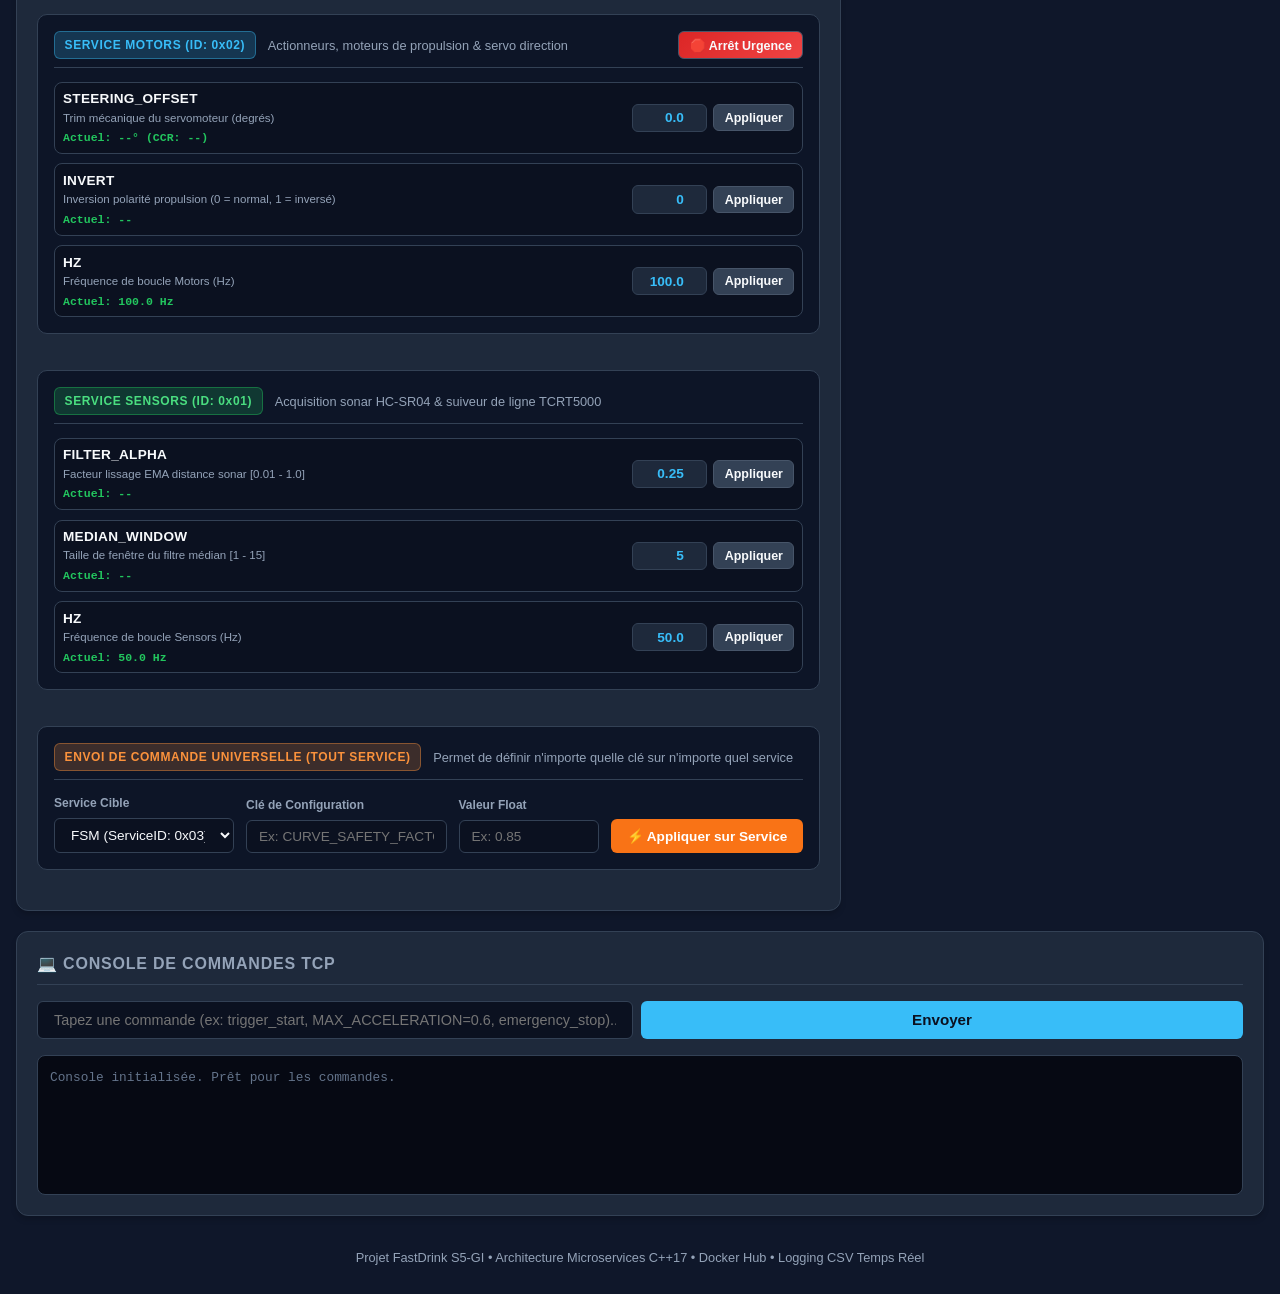
==== commit b2419f3e: "feat(telemetryClient, fsm): add full service config UI with shared-headers binary CRC32 protocol and" ====
--- a/tools/telemetryClient/web/index.html
+++ b/tools/telemetryClient/web/index.html
@@ -343,58 +343,275 @@
             </div>
         </section>
 
-        <!-- Section Édition & Ajustement des Paramètres -->
+        <!-- Section Édition & Ajustement des Paramètres par Service -->
         <section class="card config-card">
-            <h2>🔧 Ajustement Dynamique des Paramètres</h2>
-            <div class="config-table">
-                <div class="config-row">
-                    <div class="config-label-group">
-                        <span class="config-name">MAX_ACCELERATION</span>
-                        <span class="config-unit">Limite dynamique (m/s²)</span>
-                    </div>
-                    <div class="config-input-group">
-                        <input type="number" step="0.05" id="cfg-accel" value="0.55">
-                        <button class="btn-sm" onclick="applyParam('MAX_ACCELERATION', 'cfg-accel')">Appliquer</button>
-                    </div>
-                </div>
-                <div class="config-row">
-                    <div class="config-label-group">
-                        <span class="config-name">CRUISE_SPEED</span>
-                        <span class="config-unit">Vitesse ligne droite (%)</span>
-                    </div>
-                    <div class="config-input-group">
-                        <input type="number" step="1" id="cfg-cruise" value="40">
-                        <button class="btn-sm" onclick="applyParam('CRUISE_SPEED', 'cfg-cruise')">Appliquer</button>
-                    </div>
-                </div>
-                <div class="config-row">
-                    <div class="config-label-group">
-                        <span class="config-name">MIN_CURVE_SPEED</span>
-                        <span class="config-unit">Plancher virage serré (%)</span>
-                    </div>
-                    <div class="config-input-group">
-                        <input type="number" step="1" id="cfg-curve" value="25">
-                        <button class="btn-sm" onclick="applyParam('MIN_CURVE_SPEED', 'cfg-curve')">Appliquer</button>
-                    </div>
-                </div>
-                <div class="config-row">
-                    <div class="config-label-group">
-                        <span class="config-name">LINE_KP</span>
-                        <span class="config-unit">Gain proportionnel direction</span>
-                    </div>
-                    <div class="config-input-group">
-                        <input type="number" step="0.05" id="cfg-kp" value="0.35">
-                        <button class="btn-sm" onclick="applyParam('LINE_KP', 'cfg-kp')">Appliquer</button>
-                    </div>
-                </div>
-                <div class="config-row">
-                    <div class="config-label-group">
-                        <span class="config-name">LINE_KD</span>
-                        <span class="config-unit">Gain dérivé amortissement</span>
-                    </div>
-                    <div class="config-input-group">
-                        <input type="number" step="0.05" id="cfg-kd" value="0.15">
-                        <button class="btn-sm" onclick="applyParam('LINE_KD', 'cfg-kd')">Appliquer</button>
+            <h2>🔧 Ajustement Dynamique des Paramètres & Télémétrie en Direct</h2>
+            <p class="section-desc">Chaque paramètre affiche sa valeur actuelle en direct issue du paquet de télémétrie <code>CarTelemetry</code> et permet un ajustement à chaud avec validation CRC32.</p>
+
+            <!-- Sous-Section FSM -->
+            <div class="service-config-block">
+                <div class="service-config-header fsm-header">
+                    <span class="service-badge fsm-badge">SERVICE FSM (ID: 0x03)</span>
+                    <span class="service-desc">Contrôle décisionnel, vitesse adaptative & navigation</span>
+                    <div class="service-actions">
+                        <button class="btn-sm btn-fsm-arm" onclick="sendServiceActive('FSM', true)">▶ Armer / Démarrer</button>
+                        <button class="btn-sm btn-fsm-pause" onclick="sendServiceActive('FSM', false)">⏸ Pause</button>
+                    </div>
+                </div>
+                <div class="config-table">
+                    <div class="config-row">
+                        <div class="config-label-group">
+                            <span class="config-name">STRAIGHT_CRUISE_SPEED</span>
+                            <span class="config-unit">Vitesse croisière ligne droite (m/s)</span>
+                            <span class="live-tag" id="live-fsm-cruise">Actuel: -- m/s</span>
+                        </div>
+                        <div class="config-input-group">
+                            <input type="number" step="0.01" id="cfg-fsm-cruise" value="0.32">
+                            <button class="btn-sm" onclick="applyConfig('FSM', 'STRAIGHT_CRUISE_SPEED', 'cfg-fsm-cruise')">Appliquer</button>
+                        </div>
+                    </div>
+
+                    <div class="config-row">
+                        <div class="config-label-group">
+                            <span class="config-name">MIN_CURVE_SPEED</span>
+                            <span class="config-unit">Vitesse plancher en virage serré (m/s)</span>
+                            <span class="live-tag" id="live-fsm-mincurve">Actuel: -- m/s</span>
+                        </div>
+                        <div class="config-input-group">
+                            <input type="number" step="0.01" id="cfg-fsm-mincurve" value="0.20">
+                            <button class="btn-sm" onclick="applyConfig('FSM', 'MIN_CURVE_SPEED', 'cfg-fsm-mincurve')">Appliquer</button>
+                        </div>
+                    </div>
+
+                    <div class="config-row">
+                        <div class="config-label-group">
+                            <span class="config-name">CURVE_SAFETY_FACTOR</span>
+                            <span class="config-unit">Facteur sécurité courbe (vitesse virage)</span>
+                            <span class="live-tag" id="live-fsm-safety">Actuel: --</span>
+                        </div>
+                        <div class="config-input-group">
+                            <input type="number" step="0.05" id="cfg-fsm-safety" value="0.90">
+                            <button class="btn-sm" onclick="applyConfig('FSM', 'CURVE_SAFETY_FACTOR', 'cfg-fsm-safety')">Appliquer</button>
+                        </div>
+                    </div>
+
+                    <div class="config-row">
+                        <div class="config-label-group">
+                            <span class="config-name">MAX_ACCELERATION</span>
+                            <span class="config-unit">Accélération & décélération max bille (m/s²)</span>
+                            <span class="live-tag" id="live-fsm-accel">Actuel: -- m/s²</span>
+                        </div>
+                        <div class="config-input-group">
+                            <input type="number" step="0.02" id="cfg-fsm-accel" value="0.735">
+                            <button class="btn-sm" onclick="applyConfig('FSM', 'MAX_ACCELERATION', 'cfg-fsm-accel')">Appliquer</button>
+                        </div>
+                    </div>
+
+                    <div class="config-row">
+                        <div class="config-label-group">
+                            <span class="config-name">LINE_KP</span>
+                            <span class="config-unit">Gain proportionnel suivi de ligne</span>
+                            <span class="live-tag" id="live-fsm-kp">Actuel: --</span>
+                        </div>
+                        <div class="config-input-group">
+                            <input type="number" step="0.01" id="cfg-fsm-kp" value="0.58">
+                            <button class="btn-sm" onclick="applyConfig('FSM', 'LINE_KP', 'cfg-fsm-kp')">Appliquer</button>
+                        </div>
+                    </div>
+
+                    <div class="config-row">
+                        <div class="config-label-group">
+                            <span class="config-name">LINE_KD</span>
+                            <span class="config-unit">Gain dérivé amortissement suivi de ligne</span>
+                            <span class="live-tag" id="live-fsm-kd">Actuel: --</span>
+                        </div>
+                        <div class="config-input-group">
+                            <input type="number" step="0.005" id="cfg-fsm-kd" value="0.035">
+                            <button class="btn-sm" onclick="applyConfig('FSM', 'LINE_KD', 'cfg-fsm-kd')">Appliquer</button>
+                        </div>
+                    </div>
+
+                    <div class="config-row">
+                        <div class="config-label-group">
+                            <span class="config-name">OBSTACLE_STOP_DIST_CM</span>
+                            <span class="config-unit">Distance d'arrêt devant obstacle (cm)</span>
+                            <span class="live-tag" id="live-fsm-dist">Sonar actuel: -- cm</span>
+                        </div>
+                        <div class="config-input-group">
+                            <input type="number" step="1.0" id="cfg-fsm-dist" value="20.0">
+                            <button class="btn-sm" onclick="applyConfig('FSM', 'OBSTACLE_STOP_DIST_CM', 'cfg-fsm-dist')">Appliquer</button>
+                        </div>
+                    </div>
+
+                    <div class="config-row">
+                        <div class="config-label-group">
+                            <span class="config-name">REVERSE_SPEED</span>
+                            <span class="config-unit">Vitesse marche arrière de récupération (m/s)</span>
+                            <span class="live-tag" id="live-fsm-reverse">Actuel: -- m/s</span>
+                        </div>
+                        <div class="config-input-group">
+                            <input type="number" step="0.01" id="cfg-fsm-reverse" value="0.12">
+                            <button class="btn-sm" onclick="applyConfig('FSM', 'REVERSE_SPEED', 'cfg-fsm-reverse')">Appliquer</button>
+                        </div>
+                    </div>
+
+                    <div class="config-row">
+                        <div class="config-label-group">
+                            <span class="config-name">AVOID_SIDE</span>
+                            <span class="config-unit">Côté évitement (-1.0 = Gauche, +1.0 = Droite)</span>
+                            <span class="live-tag" id="live-fsm-side">Actuel: --</span>
+                        </div>
+                        <div class="config-input-group">
+                            <input type="number" step="1.0" min="-1" max="1" id="cfg-fsm-side" value="1.0">
+                            <button class="btn-sm" onclick="applyConfig('FSM', 'AVOID_SIDE', 'cfg-fsm-side')">Appliquer</button>
+                        </div>
+                    </div>
+
+                    <div class="config-row">
+                        <div class="config-label-group">
+                            <span class="config-name">AUTO_START_DELAY</span>
+                            <span class="config-unit">Délai départ auto sans bouton physique (s)</span>
+                            <span class="live-tag" id="live-fsm-autostart">Actuel: -- s</span>
+                        </div>
+                        <div class="config-input-group">
+                            <input type="number" step="0.5" id="cfg-fsm-autostart" value="0.0">
+                            <button class="btn-sm" onclick="applyConfig('FSM', 'AUTO_START_DELAY', 'cfg-fsm-autostart')">Appliquer</button>
+                        </div>
+                    </div>
+
+                    <div class="config-row">
+                        <div class="config-label-group">
+                            <span class="config-name">HZ</span>
+                            <span class="config-unit">Fréquence de la boucle FSM (Hz)</span>
+                            <span class="live-tag" id="live-fsm-hz">Actuel: 50.0 Hz</span>
+                        </div>
+                        <div class="config-input-group">
+                            <input type="number" step="5" id="cfg-fsm-hz" value="50.0">
+                            <button class="btn-sm" onclick="applyConfig('FSM', 'HZ', 'cfg-fsm-hz')">Appliquer</button>
+                        </div>
+                    </div>
+                </div>
+            </div>
+
+            <!-- Sous-Section Motors -->
+            <div class="service-config-block">
+                <div class="service-config-header motors-header">
+                    <span class="service-badge motors-badge">SERVICE MOTORS (ID: 0x02)</span>
+                    <span class="service-desc">Actionneurs, moteurs de propulsion & servo direction</span>
+                    <div class="service-actions">
+                        <button class="btn-sm btn-stop" onclick="sendEmergencyStop('MOTORS')">🛑 Arrêt Urgence</button>
+                    </div>
+                </div>
+                <div class="config-table">
+                    <div class="config-row">
+                        <div class="config-label-group">
+                            <span class="config-name">STEERING_OFFSET</span>
+                            <span class="config-unit">Trim mécanique du servomoteur (degrés)</span>
+                            <span class="live-tag" id="live-mot-offset">Actuel: --° (CCR: --)</span>
+                        </div>
+                        <div class="config-input-group">
+                            <input type="number" step="0.5" id="cfg-mot-offset" value="0.0">
+                            <button class="btn-sm" onclick="applyConfig('MOTORS', 'STEERING_OFFSET', 'cfg-mot-offset')">Appliquer</button>
+                        </div>
+                    </div>
+
+                    <div class="config-row">
+                        <div class="config-label-group">
+                            <span class="config-name">INVERT</span>
+                            <span class="config-unit">Inversion polarité propulsion (0 = normal, 1 = inversé)</span>
+                            <span class="live-tag" id="live-mot-invert">Actuel: --</span>
+                        </div>
+                        <div class="config-input-group">
+                            <input type="number" step="1" min="0" max="1" id="cfg-mot-invert" value="0">
+                            <button class="btn-sm" onclick="applyConfig('MOTORS', 'INVERT', 'cfg-mot-invert')">Appliquer</button>
+                        </div>
+                    </div>
+
+                    <div class="config-row">
+                        <div class="config-label-group">
+                            <span class="config-name">HZ</span>
+                            <span class="config-unit">Fréquence de boucle Motors (Hz)</span>
+                            <span class="live-tag" id="live-mot-hz">Actuel: 100.0 Hz</span>
+                        </div>
+                        <div class="config-input-group">
+                            <input type="number" step="10" id="cfg-mot-hz" value="100.0">
+                            <button class="btn-sm" onclick="applyConfig('MOTORS', 'HZ', 'cfg-mot-hz')">Appliquer</button>
+                        </div>
+                    </div>
+                </div>
+            </div>
+
+            <!-- Sous-Section Sensors -->
+            <div class="service-config-block">
+                <div class="service-config-header sensors-header">
+                    <span class="service-badge sensors-badge">SERVICE SENSORS (ID: 0x01)</span>
+                    <span class="service-desc">Acquisition sonar HC-SR04 & suiveur de ligne TCRT5000</span>
+                </div>
+                <div class="config-table">
+                    <div class="config-row">
+                        <div class="config-label-group">
+                            <span class="config-name">FILTER_ALPHA</span>
+                            <span class="config-unit">Facteur lissage EMA distance sonar [0.01 - 1.0]</span>
+                            <span class="live-tag" id="live-sns-alpha">Actuel: --</span>
+                        </div>
+                        <div class="config-input-group">
+                            <input type="number" step="0.05" min="0.01" max="1.0" id="cfg-sns-alpha" value="0.25">
+                            <button class="btn-sm" onclick="applyConfig('SENSORS', 'FILTER_ALPHA', 'cfg-sns-alpha')">Appliquer</button>
+                        </div>
+                    </div>
+
+                    <div class="config-row">
+                        <div class="config-label-group">
+                            <span class="config-name">MEDIAN_WINDOW</span>
+                            <span class="config-unit">Taille de fenêtre du filtre médian [1 - 15]</span>
+                            <span class="live-tag" id="live-sns-window">Actuel: --</span>
+                        </div>
+                        <div class="config-input-group">
+                            <input type="number" step="1" min="1" max="15" id="cfg-sns-window" value="5">
+                            <button class="btn-sm" onclick="applyConfig('SENSORS', 'MEDIAN_WINDOW', 'cfg-sns-window')">Appliquer</button>
+                        </div>
+                    </div>
+
+                    <div class="config-row">
+                        <div class="config-label-group">
+                            <span class="config-name">HZ</span>
+                            <span class="config-unit">Fréquence de boucle Sensors (Hz)</span>
+                            <span class="live-tag" id="live-sns-hz">Actuel: 50.0 Hz</span>
+                        </div>
+                        <div class="config-input-group">
+                            <input type="number" step="5" id="cfg-sns-hz" value="50.0">
+                            <button class="btn-sm" onclick="applyConfig('SENSORS', 'HZ', 'cfg-sns-hz')">Appliquer</button>
+                        </div>
+                    </div>
+                </div>
+            </div>
+
+            <!-- Sous-Section Téléchargement & Commande Universelle Libre -->
+            <div class="service-config-block custom-config-block">
+                <div class="service-config-header telem-header">
+                    <span class="service-badge telem-badge">ENVOI DE COMMANDE UNIVERSELLE (TOUT SERVICE)</span>
+                    <span class="service-desc">Permet de définir n'importe quelle clé sur n'importe quel service</span>
+                </div>
+                <div class="custom-cmd-grid">
+                    <div class="custom-field">
+                        <label for="cfg-custom-srv">Service Cible</label>
+                        <select id="cfg-custom-srv" class="custom-select">
+                            <option value="FSM" selected>FSM (ServiceID: 0x03)</option>
+                            <option value="MOTORS">MOTORS (ServiceID: 0x02)</option>
+                            <option value="SENSORS">SENSORS (ServiceID: 0x01)</option>
+                            <option value="TELEMETRY">TELEMETRY (ServiceID: 0x00)</option>
+                        </select>
+                    </div>
+                    <div class="custom-field">
+                        <label for="cfg-custom-key">Clé de Configuration</label>
+                        <input type="text" id="cfg-custom-key" placeholder="Ex: CURVE_SAFETY_FACTOR">
+                    </div>
+                    <div class="custom-field">
+                        <label for="cfg-custom-val">Valeur Float</label>
+                        <input type="number" step="any" id="cfg-custom-val" placeholder="Ex: 0.85">
+                    </div>
+                    <div class="custom-field-btn">
+                        <button class="btn btn-apply-custom" onclick="applyCustomConfig()">⚡ Appliquer sur Service</button>
                     </div>
                 </div>
             </div>
--- a/tools/telemetryClient/web/style.css
+++ b/tools/telemetryClient/web/style.css
@@ -698,6 +698,153 @@
     }
 }
 
+.section-desc {
+    font-size: 0.85rem;
+    color: var(--text-muted);
+    margin-bottom: 1rem;
+}
+
+.service-config-block {
+    background-color: #0d1527;
+    border: 1px solid var(--border-color);
+    border-radius: 10px;
+    padding: 1rem;
+    margin-bottom: 1.25rem;
+}
+
+.service-config-header {
+    display: flex;
+    align-items: center;
+    gap: 0.75rem;
+    margin-bottom: 0.85rem;
+    padding-bottom: 0.5rem;
+    border-bottom: 1px solid var(--border-color);
+    flex-wrap: wrap;
+}
+
+.service-badge {
+    padding: 0.25rem 0.6rem;
+    border-radius: 6px;
+    font-size: 0.75rem;
+    font-weight: 800;
+    letter-spacing: 0.05em;
+}
+
+.fsm-badge {
+    background-color: rgba(168, 85, 247, 0.2);
+    color: #c084fc;
+    border: 1px solid rgba(168, 85, 247, 0.4);
+}
+
+.motors-badge {
+    background-color: rgba(56, 189, 248, 0.2);
+    color: #38bdf8;
+    border: 1px solid rgba(56, 189, 248, 0.4);
+}
+
+.sensors-badge {
+    background-color: rgba(34, 197, 94, 0.2);
+    color: #4ade80;
+    border: 1px solid rgba(34, 197, 94, 0.4);
+}
+
+.telem-badge {
+    background-color: rgba(251, 146, 60, 0.2);
+    color: #fb923c;
+    border: 1px solid rgba(251, 146, 60, 0.4);
+}
+
+.service-desc {
+    font-size: 0.8rem;
+    color: var(--text-muted);
+    flex: 1;
+}
+
+.service-actions {
+    display: flex;
+    gap: 0.4rem;
+}
+
+.btn-fsm-arm {
+    background-color: #166534;
+    border-color: #22c55e;
+    color: #fff;
+}
+.btn-fsm-arm:hover {
+    background-color: #22c55e;
+    color: #0b1120;
+}
+
+.btn-fsm-pause {
+    background-color: #854d0e;
+    border-color: #eab308;
+    color: #fff;
+}
+.btn-fsm-pause:hover {
+    background-color: #eab308;
+    color: #0b1120;
+}
+
+.live-tag {
+    font-size: 0.72rem;
+    color: var(--accent-green);
+    font-family: ui-monospace, Menlo, monospace;
+    font-weight: 600;
+    margin-top: 0.15rem;
+}
+
+.custom-cmd-grid {
+    display: grid;
+    grid-template-columns: 180px 1fr 140px auto;
+    gap: 0.75rem;
+    align-items: flex-end;
+}
+
+.custom-field {
+    display: flex;
+    flex-direction: column;
+    gap: 0.35rem;
+}
+
+.custom-field label {
+    font-size: 0.75rem;
+    color: var(--text-muted);
+    font-weight: 600;
+}
+
+.custom-select,
+.custom-field input {
+    background-color: #0b1120;
+    border: 1px solid var(--border-color);
+    border-radius: 6px;
+    padding: 0.5rem 0.75rem;
+    color: var(--text-main);
+    font-size: 0.85rem;
+}
+
+.btn-apply-custom {
+    background-color: #f97316;
+    color: #fff;
+    border: none;
+    padding: 0.55rem 1rem;
+    border-radius: 6px;
+    font-size: 0.85rem;
+    font-weight: 700;
+    cursor: pointer;
+    white-space: nowrap;
+    transition: background-color 0.15s ease;
+}
+
+.btn-apply-custom:hover {
+    background-color: #ea580c;
+}
+
+@media (max-width: 900px) {
+    .custom-cmd-grid {
+        grid-template-columns: 1fr;
+    }
+}
+
 .config-table {
     display: flex;
     flex-direction: column;
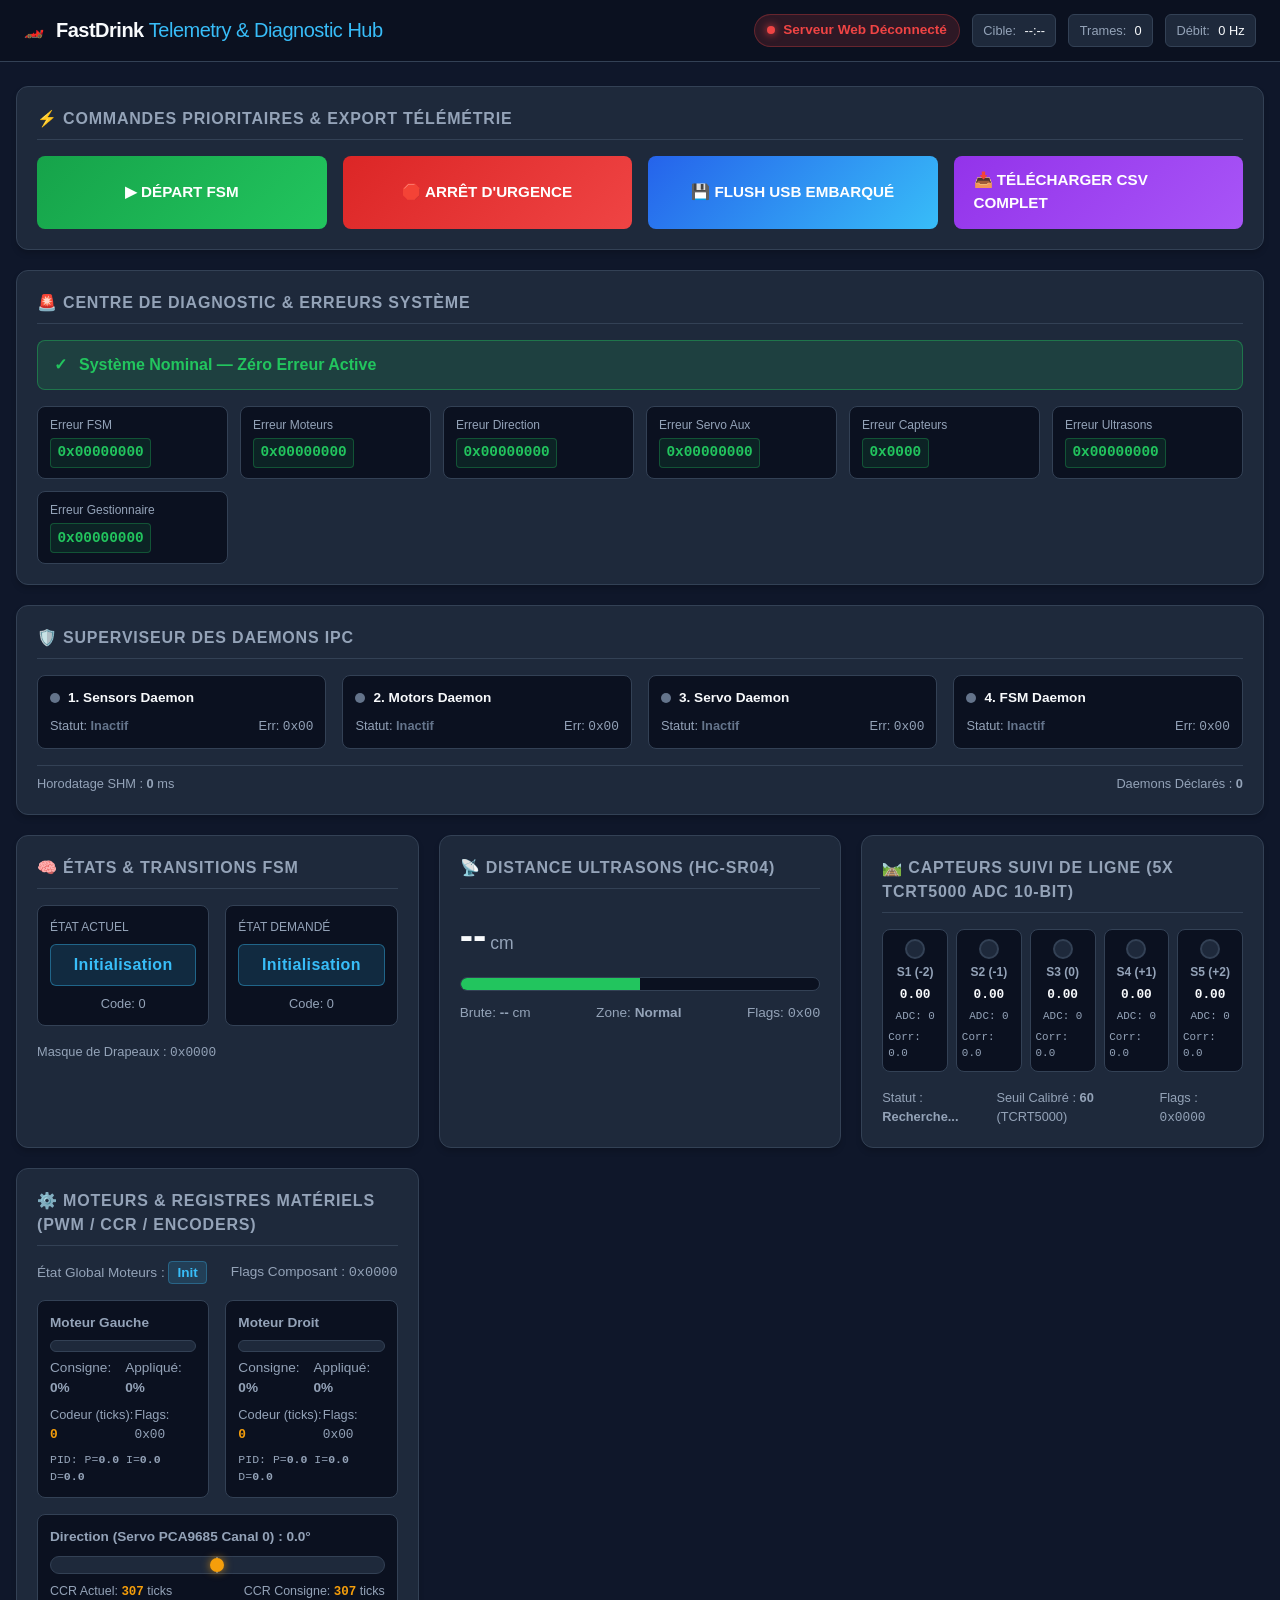
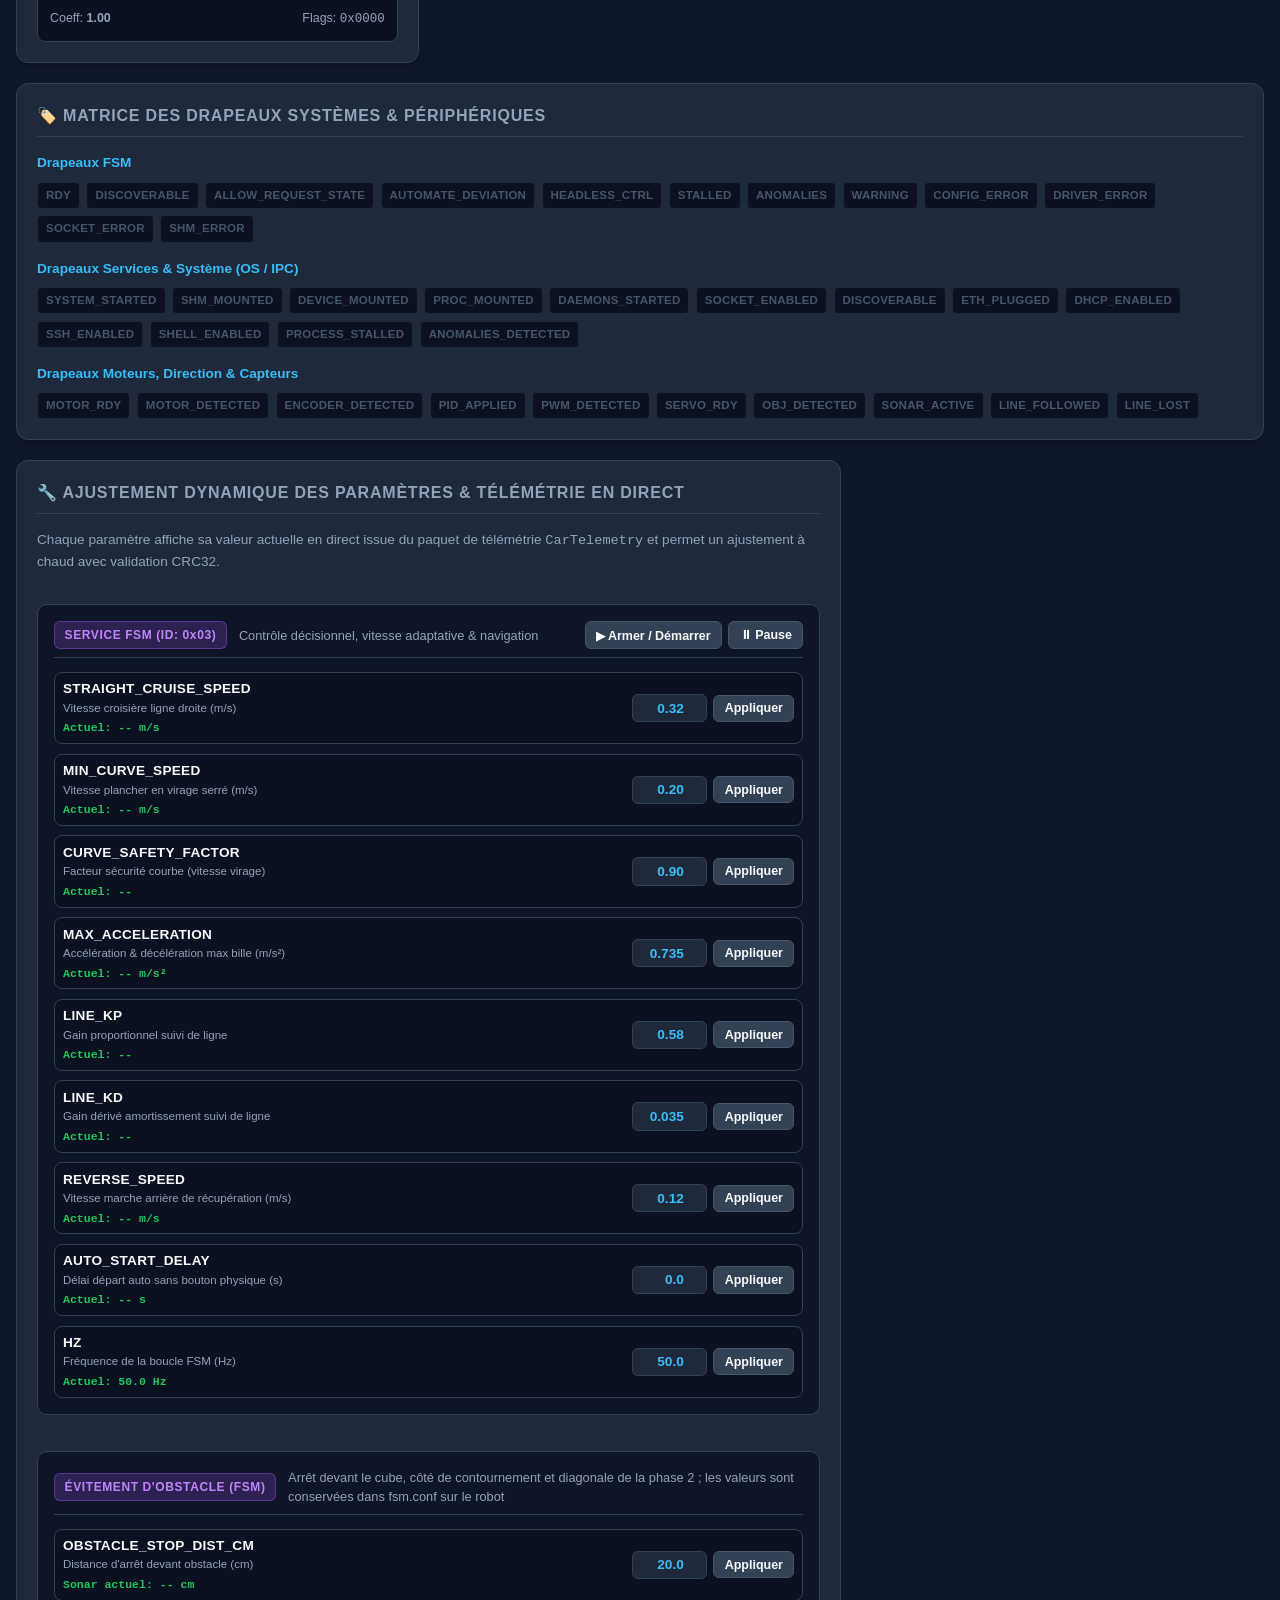
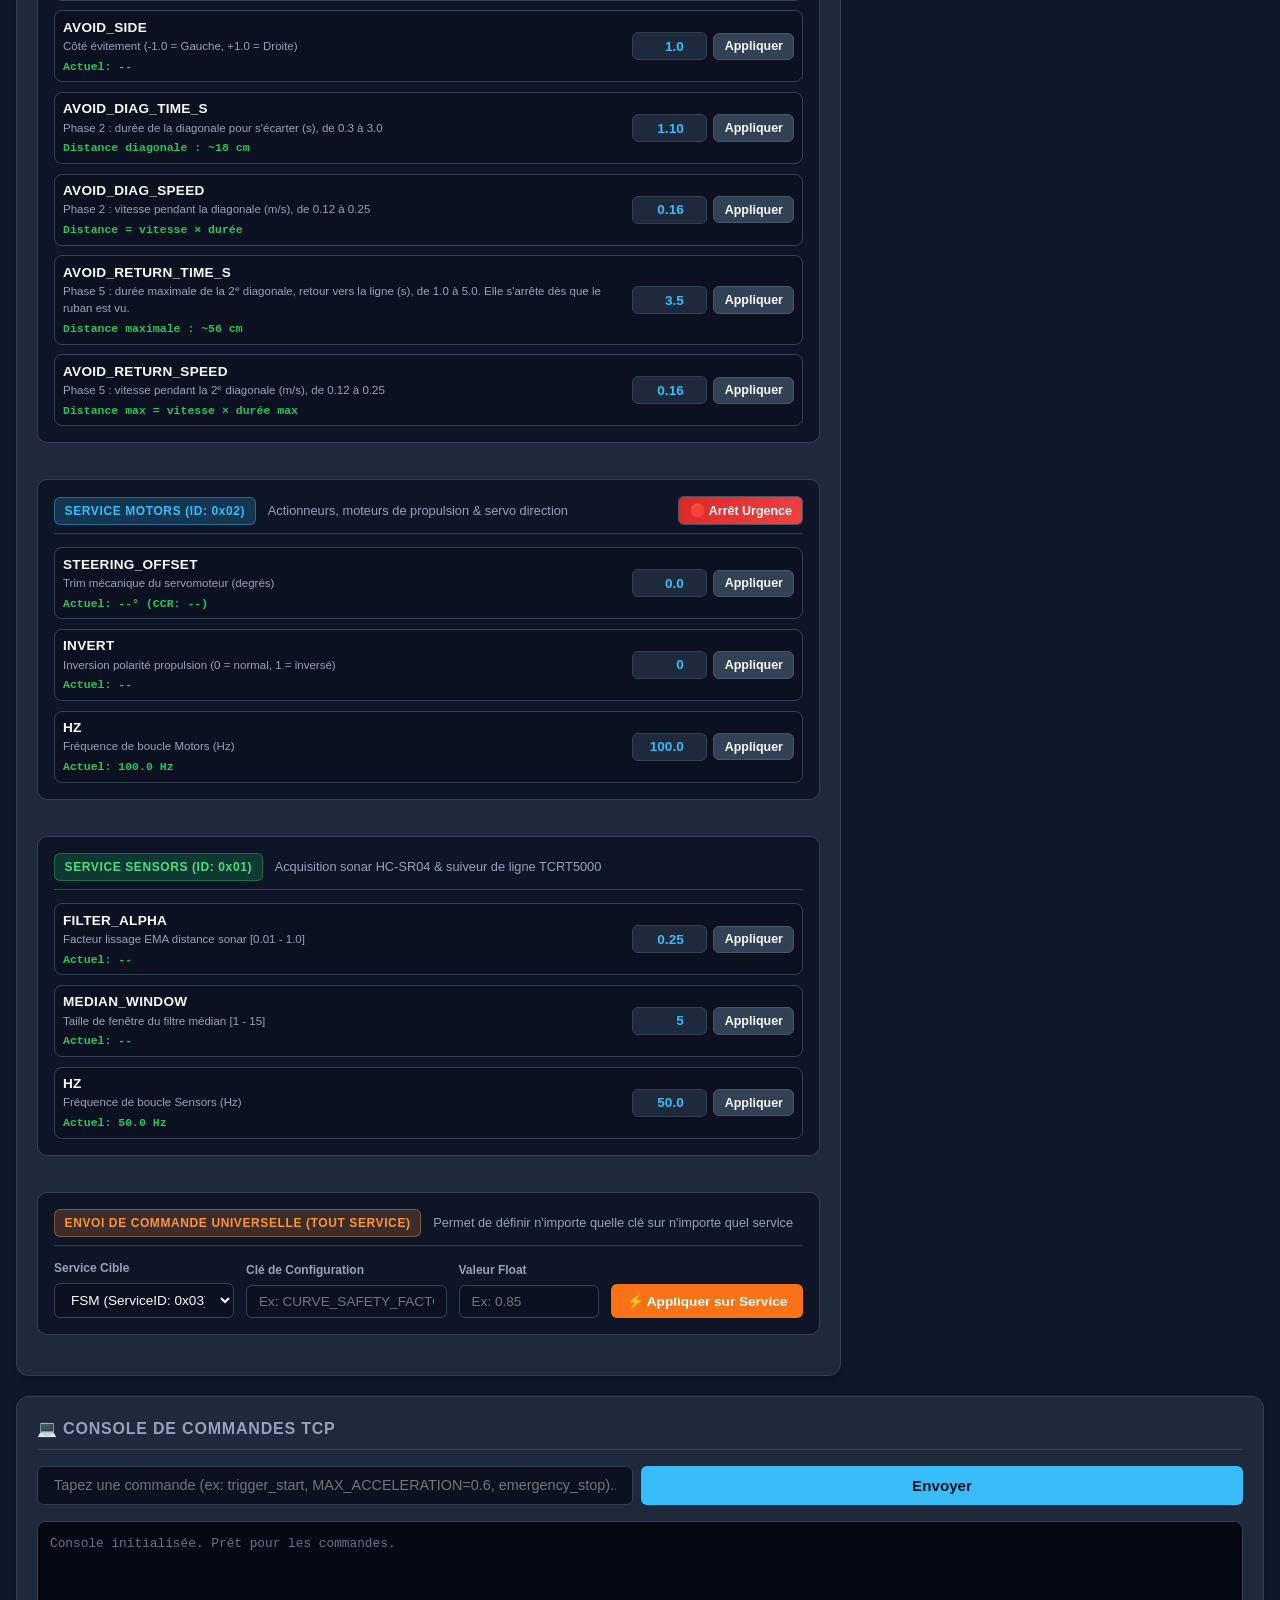
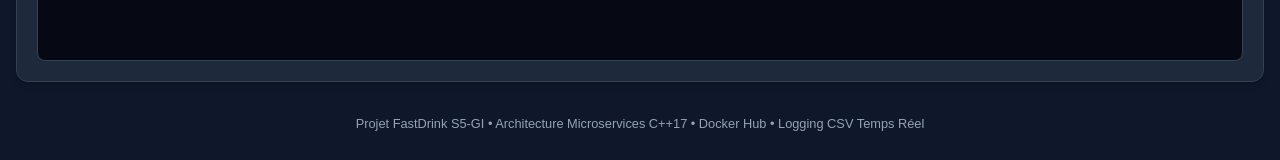
==== commit d04116cc: "ParamPOurObstacleAvoidance" ====
--- a/tools/telemetryClient/web/index.html
+++ b/tools/telemetryClient/web/index.html
@@ -433,6 +433,51 @@
 
                     <div class="config-row">
                         <div class="config-label-group">
+                            <span class="config-name">REVERSE_SPEED</span>
+                            <span class="config-unit">Vitesse marche arrière de récupération (m/s)</span>
+                            <span class="live-tag" id="live-fsm-reverse">Actuel: -- m/s</span>
+                        </div>
+                        <div class="config-input-group">
+                            <input type="number" step="0.01" id="cfg-fsm-reverse" value="0.12">
+                            <button class="btn-sm" onclick="applyConfig('FSM', 'REVERSE_SPEED', 'cfg-fsm-reverse')">Appliquer</button>
+                        </div>
+                    </div>
+
+                    <div class="config-row">
+                        <div class="config-label-group">
+                            <span class="config-name">AUTO_START_DELAY</span>
+                            <span class="config-unit">Délai départ auto sans bouton physique (s)</span>
+                            <span class="live-tag" id="live-fsm-autostart">Actuel: -- s</span>
+                        </div>
+                        <div class="config-input-group">
+                            <input type="number" step="0.5" id="cfg-fsm-autostart" value="0.0">
+                            <button class="btn-sm" onclick="applyConfig('FSM', 'AUTO_START_DELAY', 'cfg-fsm-autostart')">Appliquer</button>
+                        </div>
+                    </div>
+
+                    <div class="config-row">
+                        <div class="config-label-group">
+                            <span class="config-name">HZ</span>
+                            <span class="config-unit">Fréquence de la boucle FSM (Hz)</span>
+                            <span class="live-tag" id="live-fsm-hz">Actuel: 50.0 Hz</span>
+                        </div>
+                        <div class="config-input-group">
+                            <input type="number" step="5" id="cfg-fsm-hz" value="50.0">
+                            <button class="btn-sm" onclick="applyConfig('FSM', 'HZ', 'cfg-fsm-hz')">Appliquer</button>
+                        </div>
+                    </div>
+                </div>
+            </div>
+
+            <!-- Sous-Section Evitement d'obstacle (service FSM) -->
+            <div class="service-config-block">
+                <div class="service-config-header fsm-header">
+                    <span class="service-badge fsm-badge">ÉVITEMENT D'OBSTACLE (FSM)</span>
+                    <span class="service-desc">Arrêt devant le cube, côté de contournement et diagonale de la phase 2 ; les valeurs sont conservées dans fsm.conf sur le robot</span>
+                </div>
+                <div class="config-table">
+                    <div class="config-row">
+                        <div class="config-label-group">
                             <span class="config-name">OBSTACLE_STOP_DIST_CM</span>
                             <span class="config-unit">Distance d'arrêt devant obstacle (cm)</span>
                             <span class="live-tag" id="live-fsm-dist">Sonar actuel: -- cm</span>
@@ -445,18 +490,6 @@
 
                     <div class="config-row">
                         <div class="config-label-group">
-                            <span class="config-name">REVERSE_SPEED</span>
-                            <span class="config-unit">Vitesse marche arrière de récupération (m/s)</span>
-                            <span class="live-tag" id="live-fsm-reverse">Actuel: -- m/s</span>
-                        </div>
-                        <div class="config-input-group">
-                            <input type="number" step="0.01" id="cfg-fsm-reverse" value="0.12">
-                            <button class="btn-sm" onclick="applyConfig('FSM', 'REVERSE_SPEED', 'cfg-fsm-reverse')">Appliquer</button>
-                        </div>
-                    </div>
-
-                    <div class="config-row">
-                        <div class="config-label-group">
                             <span class="config-name">AVOID_SIDE</span>
                             <span class="config-unit">Côté évitement (-1.0 = Gauche, +1.0 = Droite)</span>
                             <span class="live-tag" id="live-fsm-side">Actuel: --</span>
@@ -469,25 +502,49 @@
 
                     <div class="config-row">
                         <div class="config-label-group">
-                            <span class="config-name">AUTO_START_DELAY</span>
-                            <span class="config-unit">Délai départ auto sans bouton physique (s)</span>
-                            <span class="live-tag" id="live-fsm-autostart">Actuel: -- s</span>
-                        </div>
-                        <div class="config-input-group">
-                            <input type="number" step="0.5" id="cfg-fsm-autostart" value="0.0">
-                            <button class="btn-sm" onclick="applyConfig('FSM', 'AUTO_START_DELAY', 'cfg-fsm-autostart')">Appliquer</button>
-                        </div>
-                    </div>
-
-                    <div class="config-row">
-                        <div class="config-label-group">
-                            <span class="config-name">HZ</span>
-                            <span class="config-unit">Fréquence de la boucle FSM (Hz)</span>
-                            <span class="live-tag" id="live-fsm-hz">Actuel: 50.0 Hz</span>
-                        </div>
-                        <div class="config-input-group">
-                            <input type="number" step="5" id="cfg-fsm-hz" value="50.0">
-                            <button class="btn-sm" onclick="applyConfig('FSM', 'HZ', 'cfg-fsm-hz')">Appliquer</button>
+                            <span class="config-name">AVOID_DIAG_TIME_S</span>
+                            <span class="config-unit">Phase 2 : durée de la diagonale pour s'écarter (s), de 0.3 à 3.0</span>
+                            <span class="live-tag" id="live-avoid-dist">Distance diagonale : -- cm</span>
+                        </div>
+                        <div class="config-input-group">
+                            <input type="number" step="0.05" min="0.3" max="3" id="cfg-avoid-diag-time" value="1.10" oninput="updateAvoidDistance()">
+                            <button class="btn-sm" onclick="applyConfig('FSM', 'AVOID_DIAG_TIME_S', 'cfg-avoid-diag-time')">Appliquer</button>
+                        </div>
+                    </div>
+
+                    <div class="config-row">
+                        <div class="config-label-group">
+                            <span class="config-name">AVOID_DIAG_SPEED</span>
+                            <span class="config-unit">Phase 2 : vitesse pendant la diagonale (m/s), de 0.12 à 0.25</span>
+                            <span class="live-tag" id="live-avoid-speed">Distance = vitesse × durée</span>
+                        </div>
+                        <div class="config-input-group">
+                            <input type="number" step="0.01" min="0.12" max="0.25" id="cfg-avoid-diag-speed" value="0.16" oninput="updateAvoidDistance()">
+                            <button class="btn-sm" onclick="applyConfig('FSM', 'AVOID_DIAG_SPEED', 'cfg-avoid-diag-speed')">Appliquer</button>
+                        </div>
+                    </div>
+
+                    <div class="config-row">
+                        <div class="config-label-group">
+                            <span class="config-name">AVOID_RETURN_TIME_S</span>
+                            <span class="config-unit">Phase 5 : durée maximale de la 2ᵉ diagonale, retour vers la ligne (s), de 1.0 à 5.0. Elle s'arrête dès que le ruban est vu.</span>
+                            <span class="live-tag" id="live-avoid-return-dist">Distance maximale : -- cm</span>
+                        </div>
+                        <div class="config-input-group">
+                            <input type="number" step="0.1" min="1" max="5" id="cfg-avoid-ret-time" value="3.5" oninput="updateAvoidDistance()">
+                            <button class="btn-sm" onclick="applyConfig('FSM', 'AVOID_RETURN_TIME_S', 'cfg-avoid-ret-time')">Appliquer</button>
+                        </div>
+                    </div>
+
+                    <div class="config-row">
+                        <div class="config-label-group">
+                            <span class="config-name">AVOID_RETURN_SPEED</span>
+                            <span class="config-unit">Phase 5 : vitesse pendant la 2ᵉ diagonale (m/s), de 0.12 à 0.25</span>
+                            <span class="live-tag" id="live-avoid-return-speed">Distance max = vitesse × durée max</span>
+                        </div>
+                        <div class="config-input-group">
+                            <input type="number" step="0.01" min="0.12" max="0.25" id="cfg-avoid-ret-speed" value="0.16" oninput="updateAvoidDistance()">
+                            <button class="btn-sm" onclick="applyConfig('FSM', 'AVOID_RETURN_SPEED', 'cfg-avoid-ret-speed')">Appliquer</button>
                         </div>
                     </div>
                 </div>
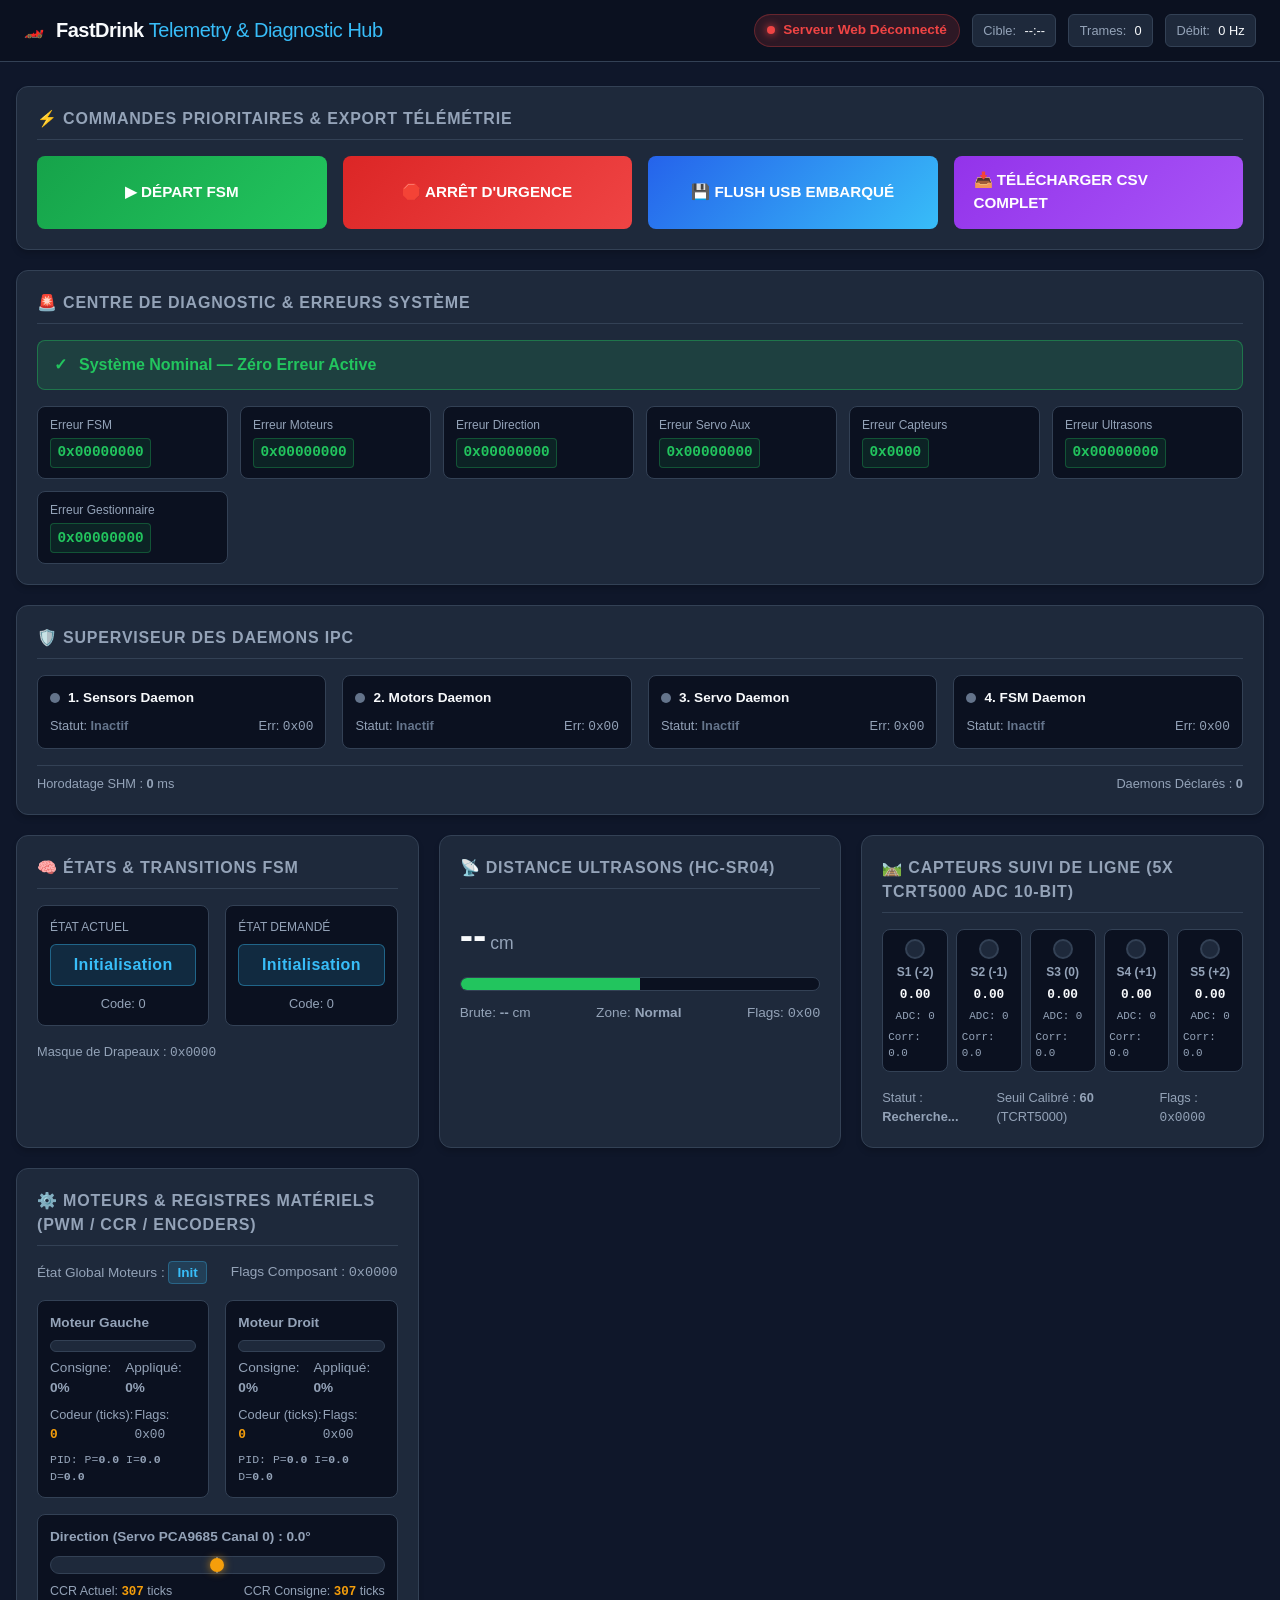
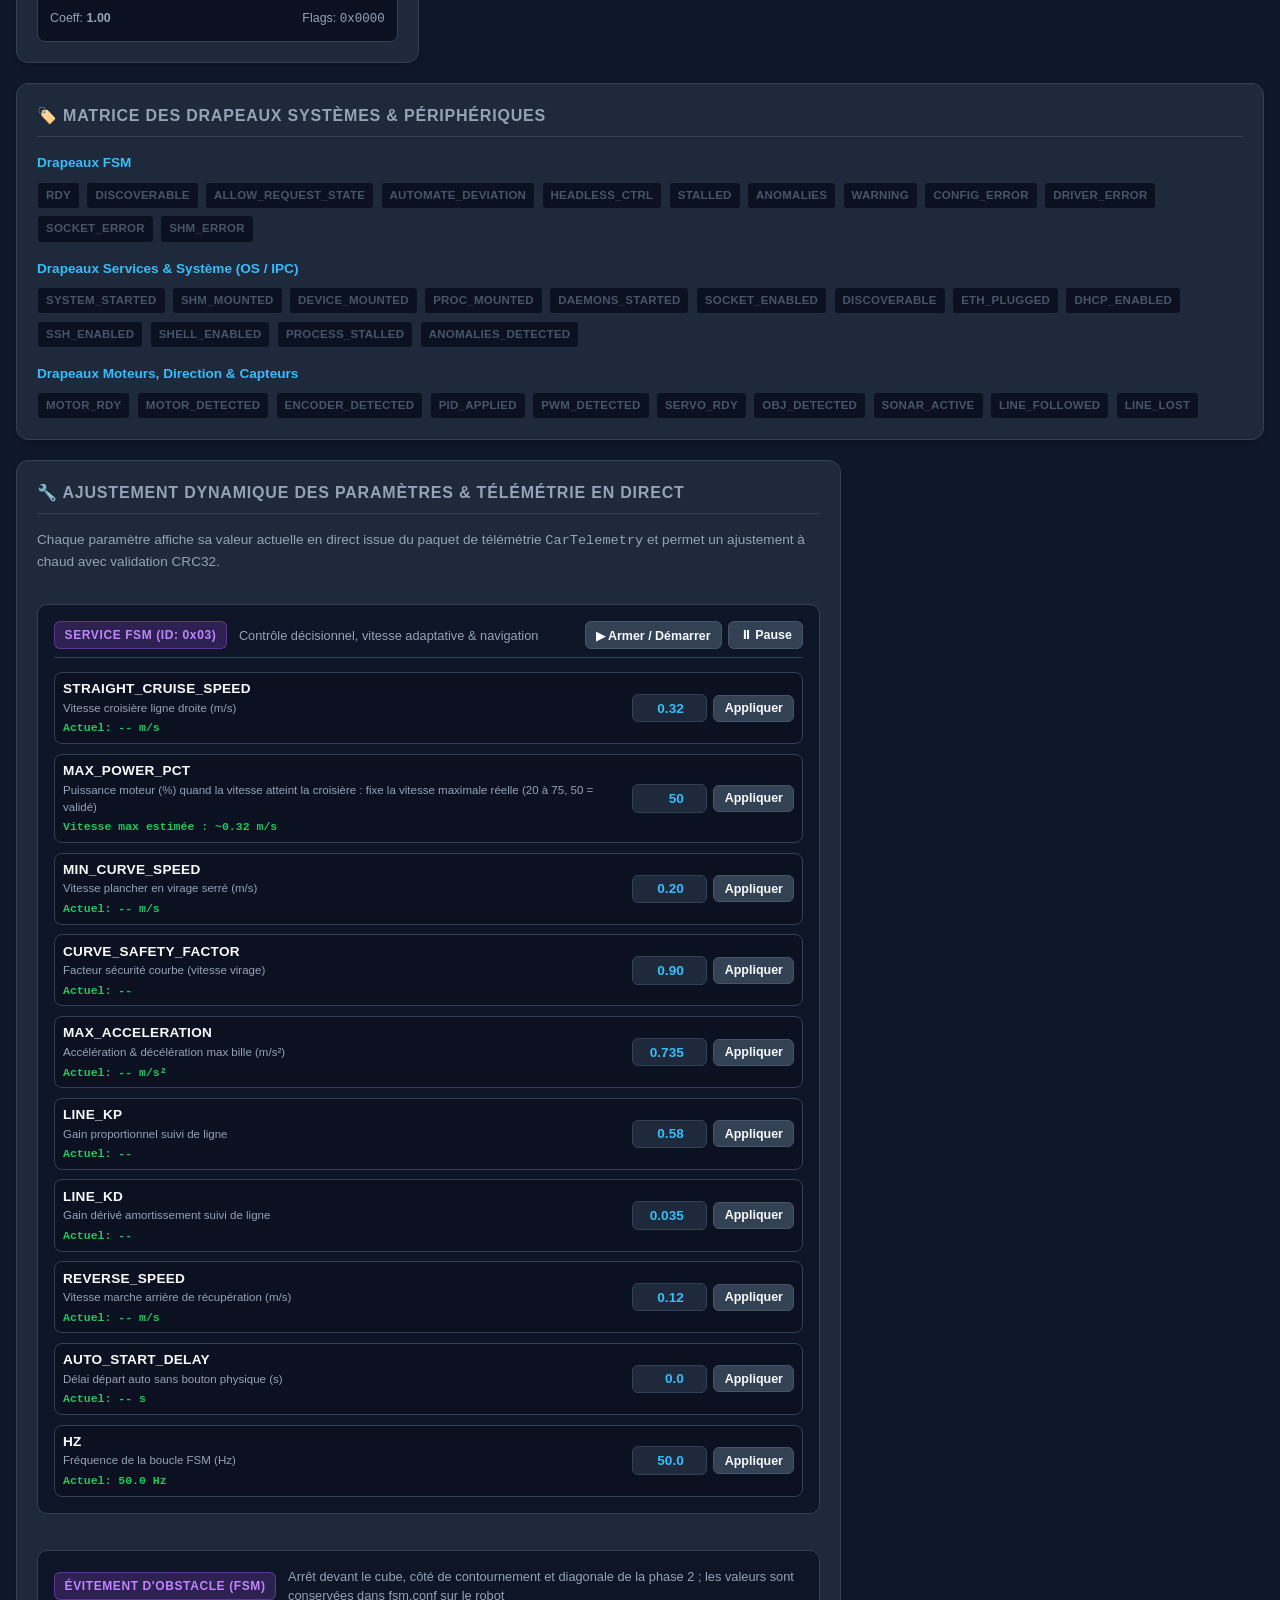
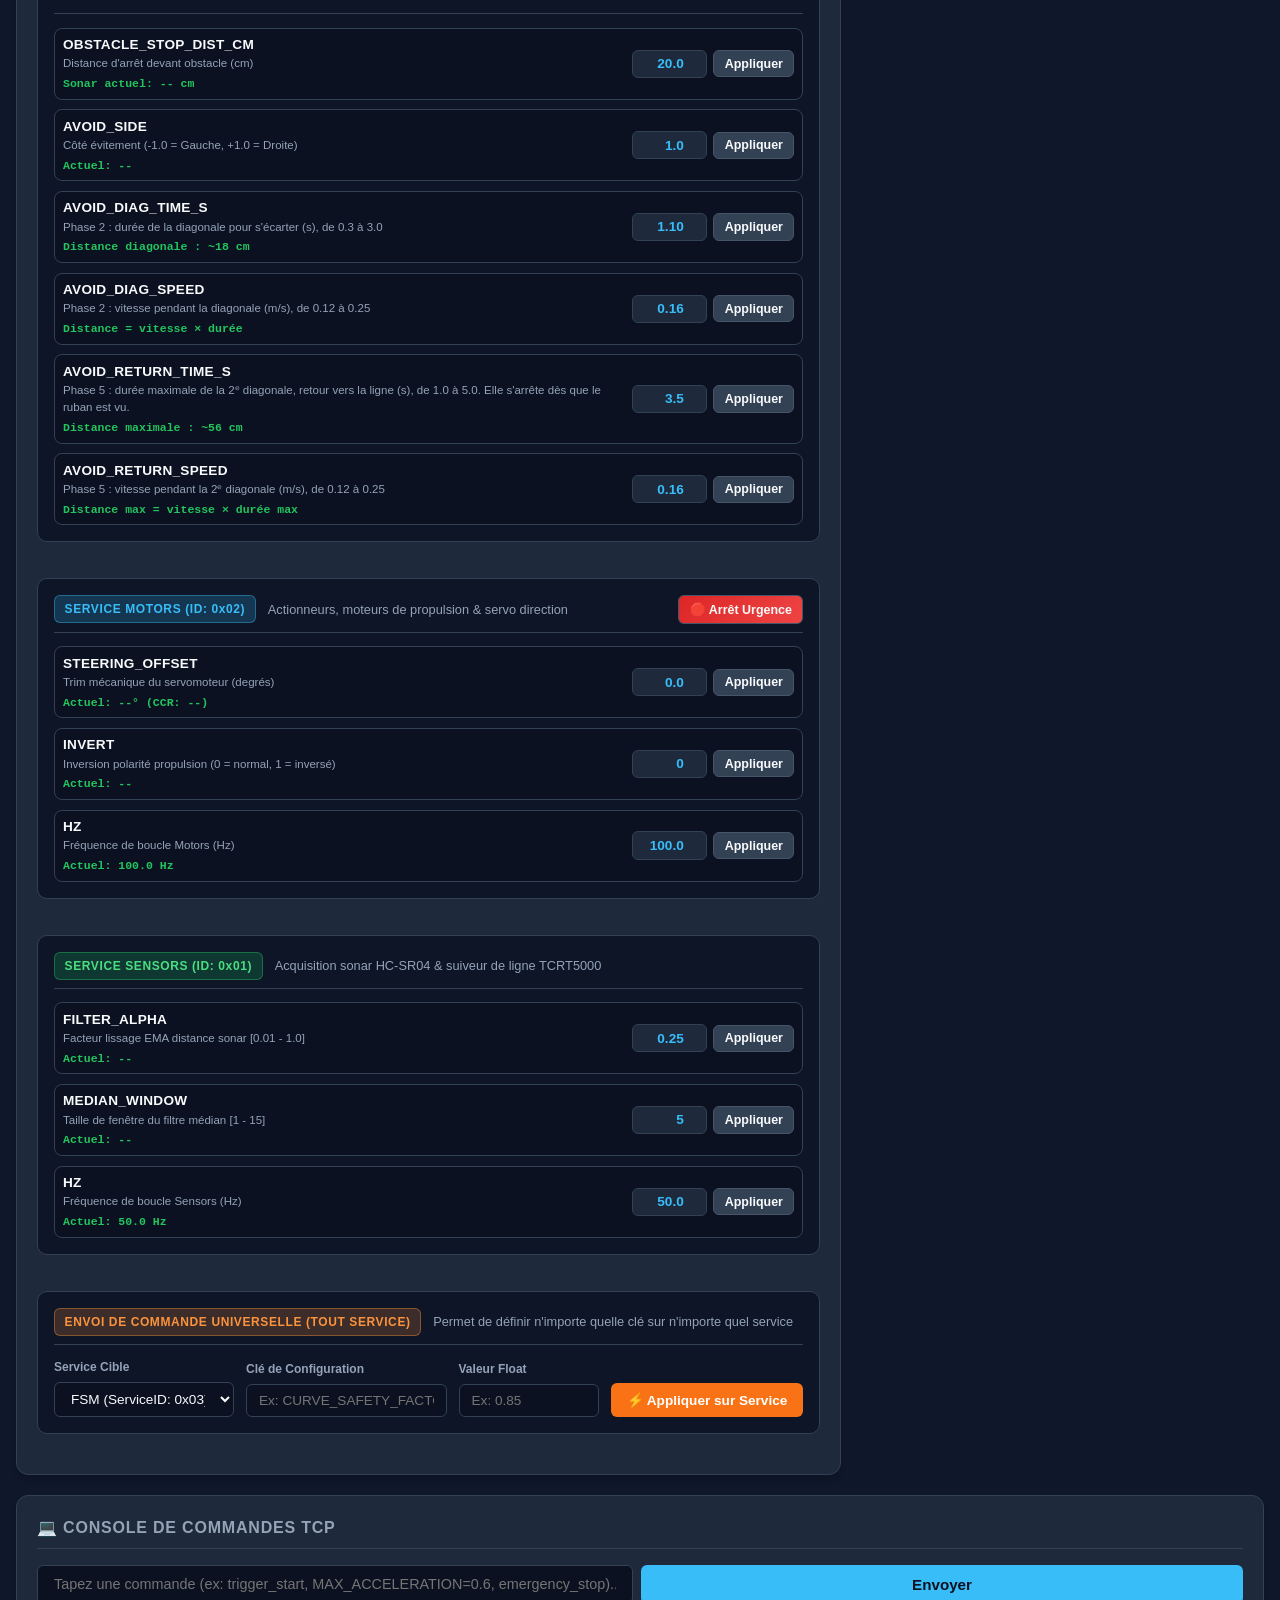
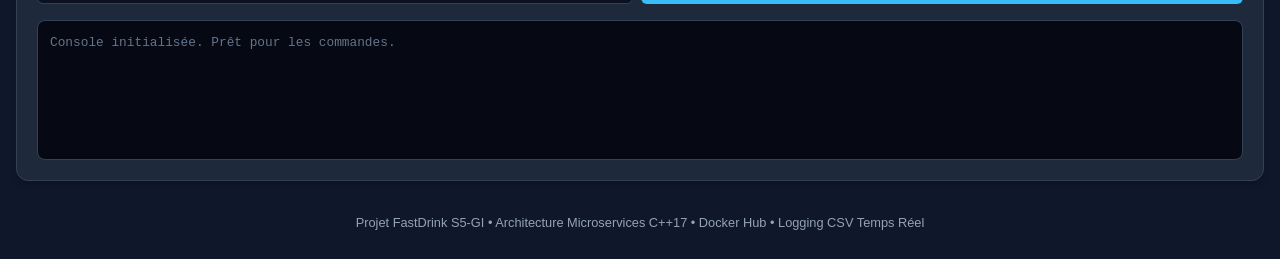
==== commit 9b3771ed: "CommitRisquerTest1" ====
--- a/tools/telemetryClient/web/index.html
+++ b/tools/telemetryClient/web/index.html
@@ -366,8 +366,20 @@
                             <span class="live-tag" id="live-fsm-cruise">Actuel: -- m/s</span>
                         </div>
                         <div class="config-input-group">
-                            <input type="number" step="0.01" id="cfg-fsm-cruise" value="0.32">
+                            <input type="number" step="0.01" min="0.10" max="0.60" id="cfg-fsm-cruise" value="0.32">
                             <button class="btn-sm" onclick="applyConfig('FSM', 'STRAIGHT_CRUISE_SPEED', 'cfg-fsm-cruise')">Appliquer</button>
+                        </div>
+                    </div>
+
+                    <div class="config-row">
+                        <div class="config-label-group">
+                            <span class="config-name">MAX_POWER_PCT</span>
+                            <span class="config-unit">Puissance moteur (%) quand la vitesse atteint la croisière : fixe la vitesse maximale réelle (20 à 75, 50 = validé)</span>
+                            <span class="live-tag" id="live-fsm-maxpower">Vitesse max estimée : ~0.32 m/s</span>
+                        </div>
+                        <div class="config-input-group">
+                            <input type="number" step="1" min="20" max="75" id="cfg-fsm-maxpower" value="50" oninput="updateMaxPowerSpeed()">
+                            <button class="btn-sm" onclick="applyConfig('FSM', 'MAX_POWER_PCT', 'cfg-fsm-maxpower')">Appliquer</button>
                         </div>
                     </div>
 
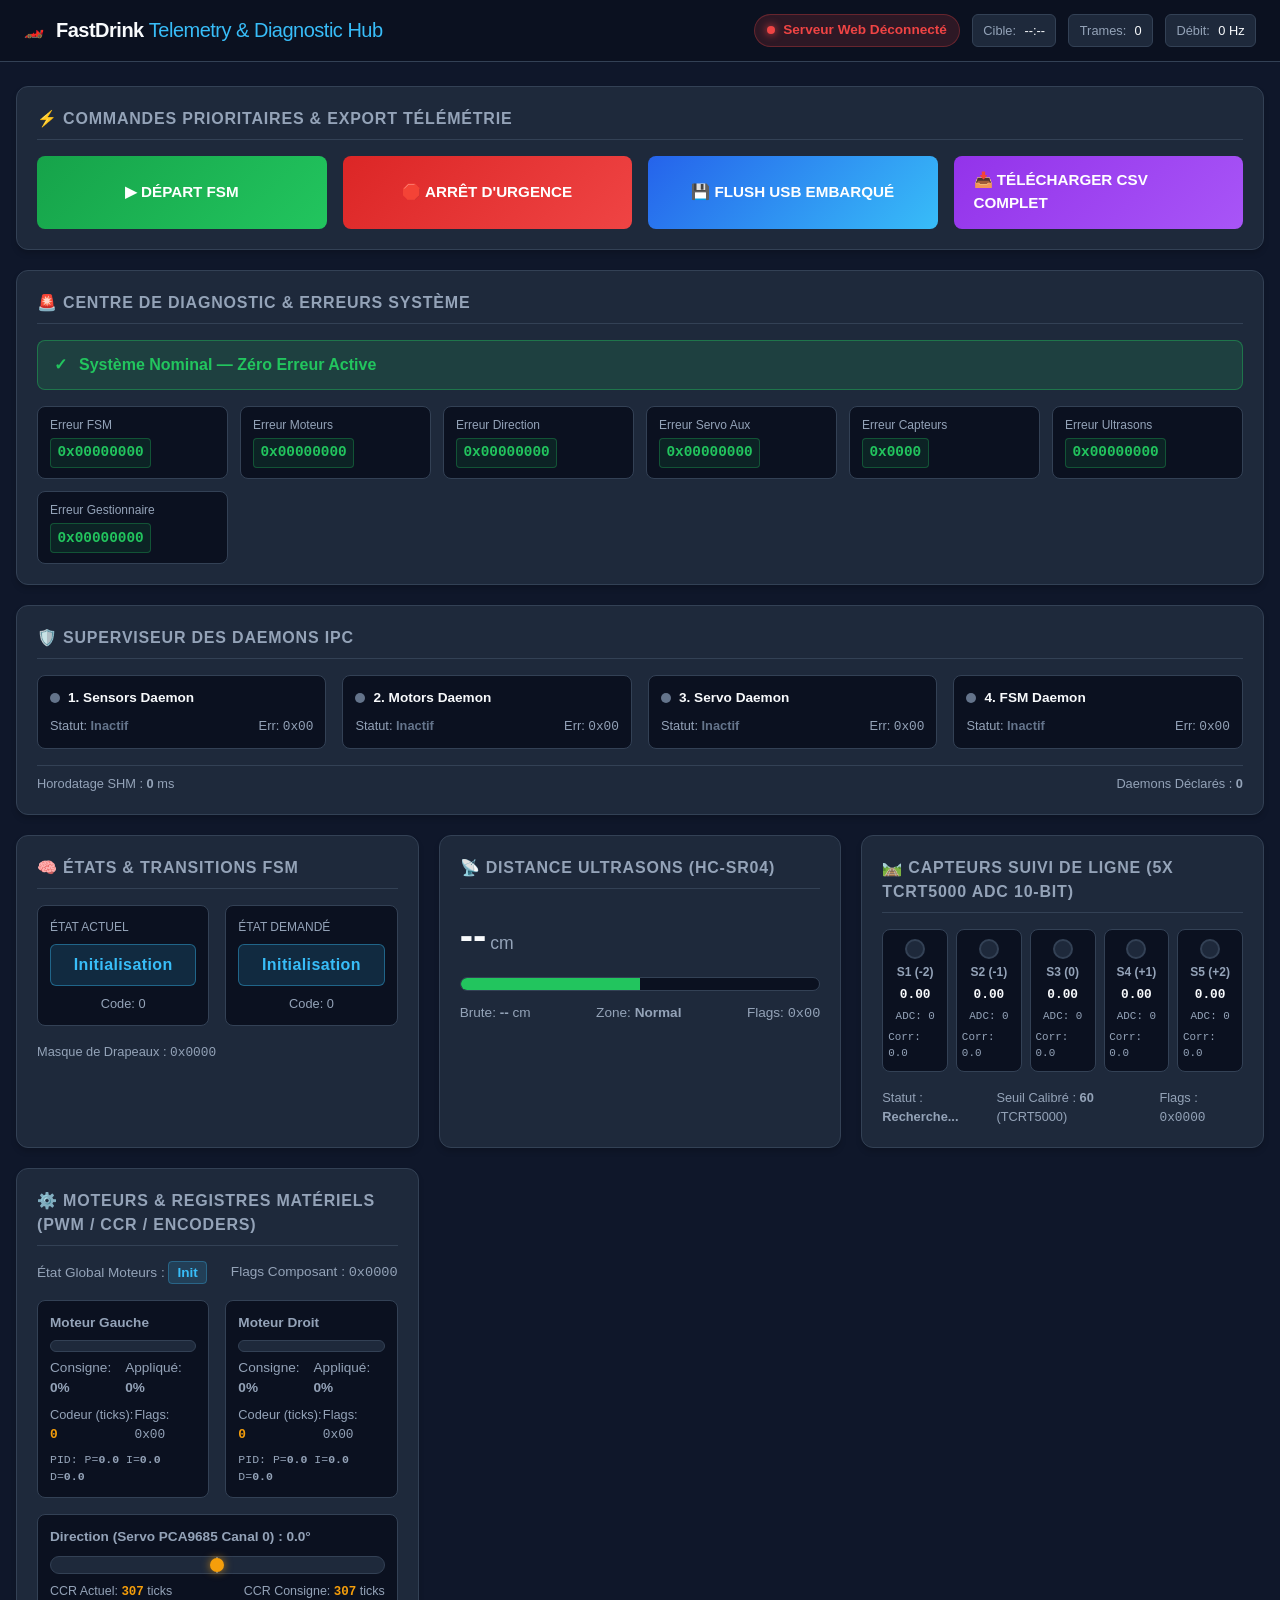
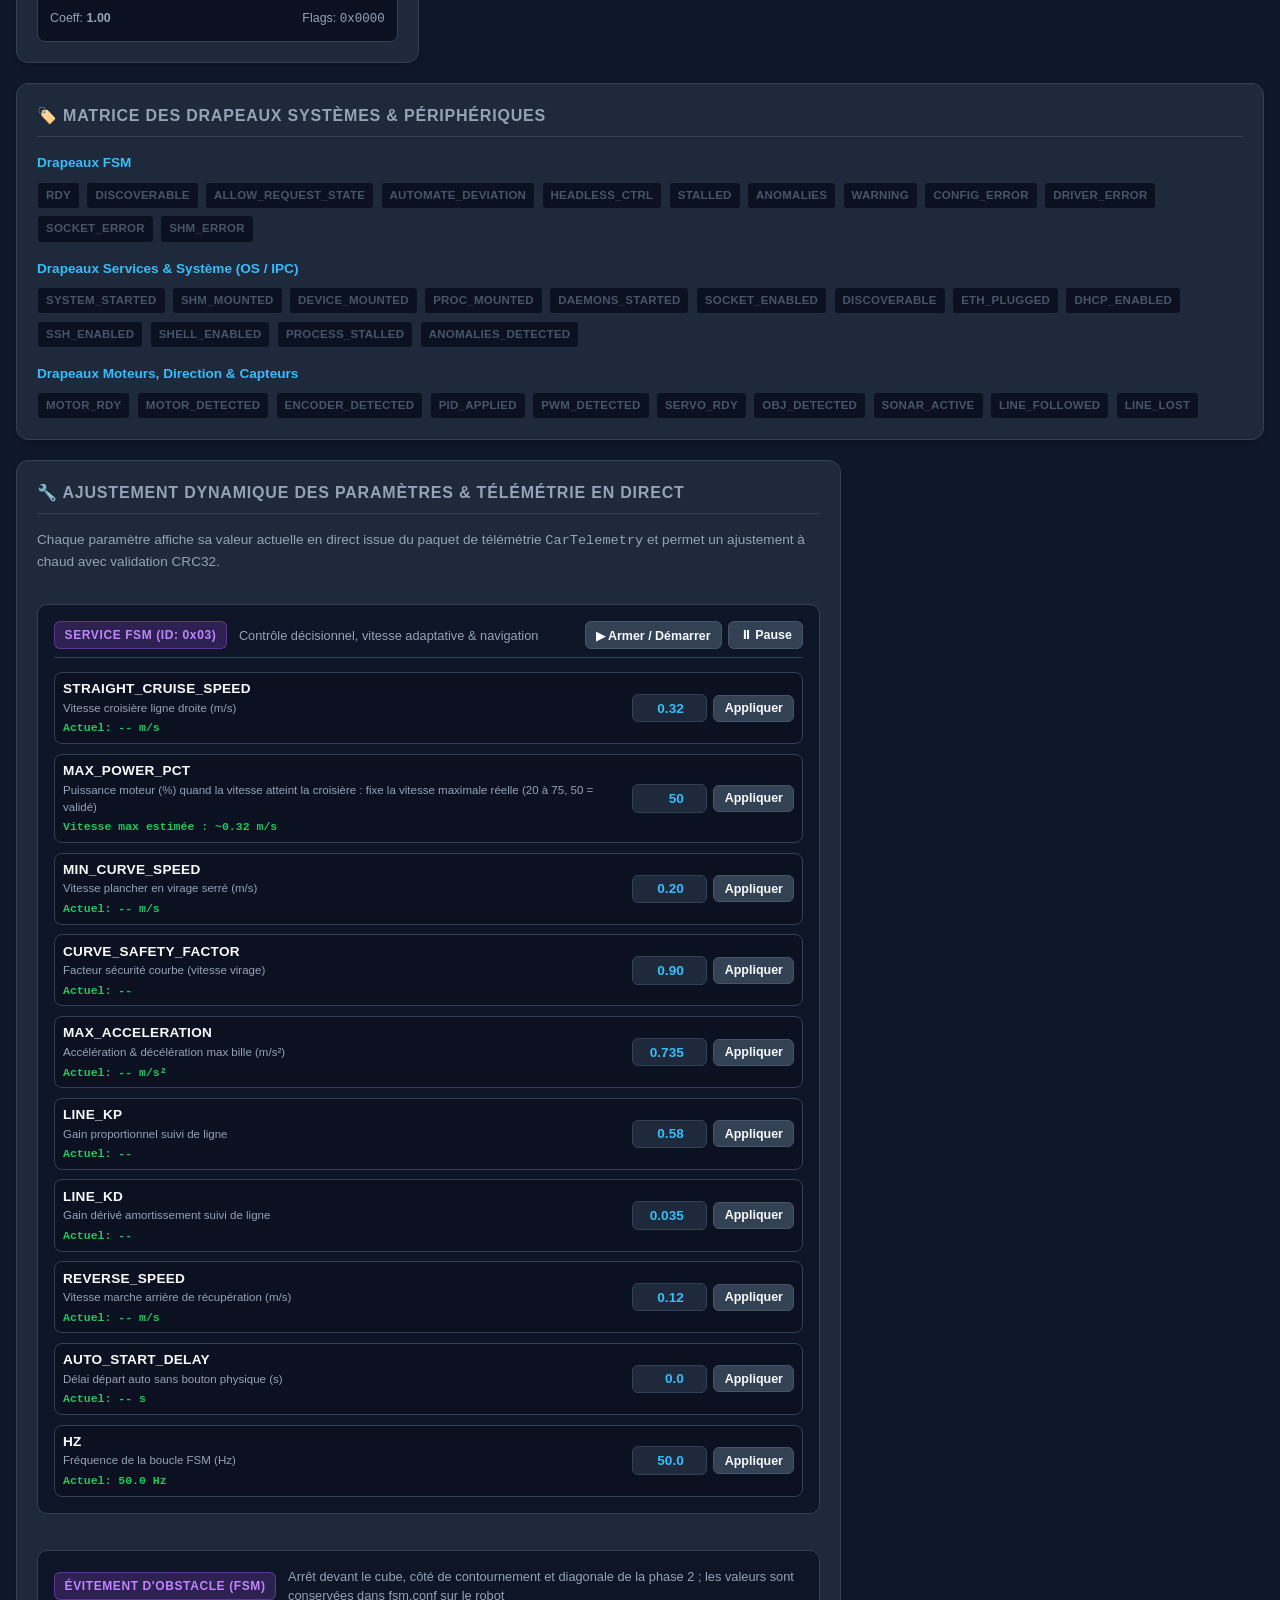
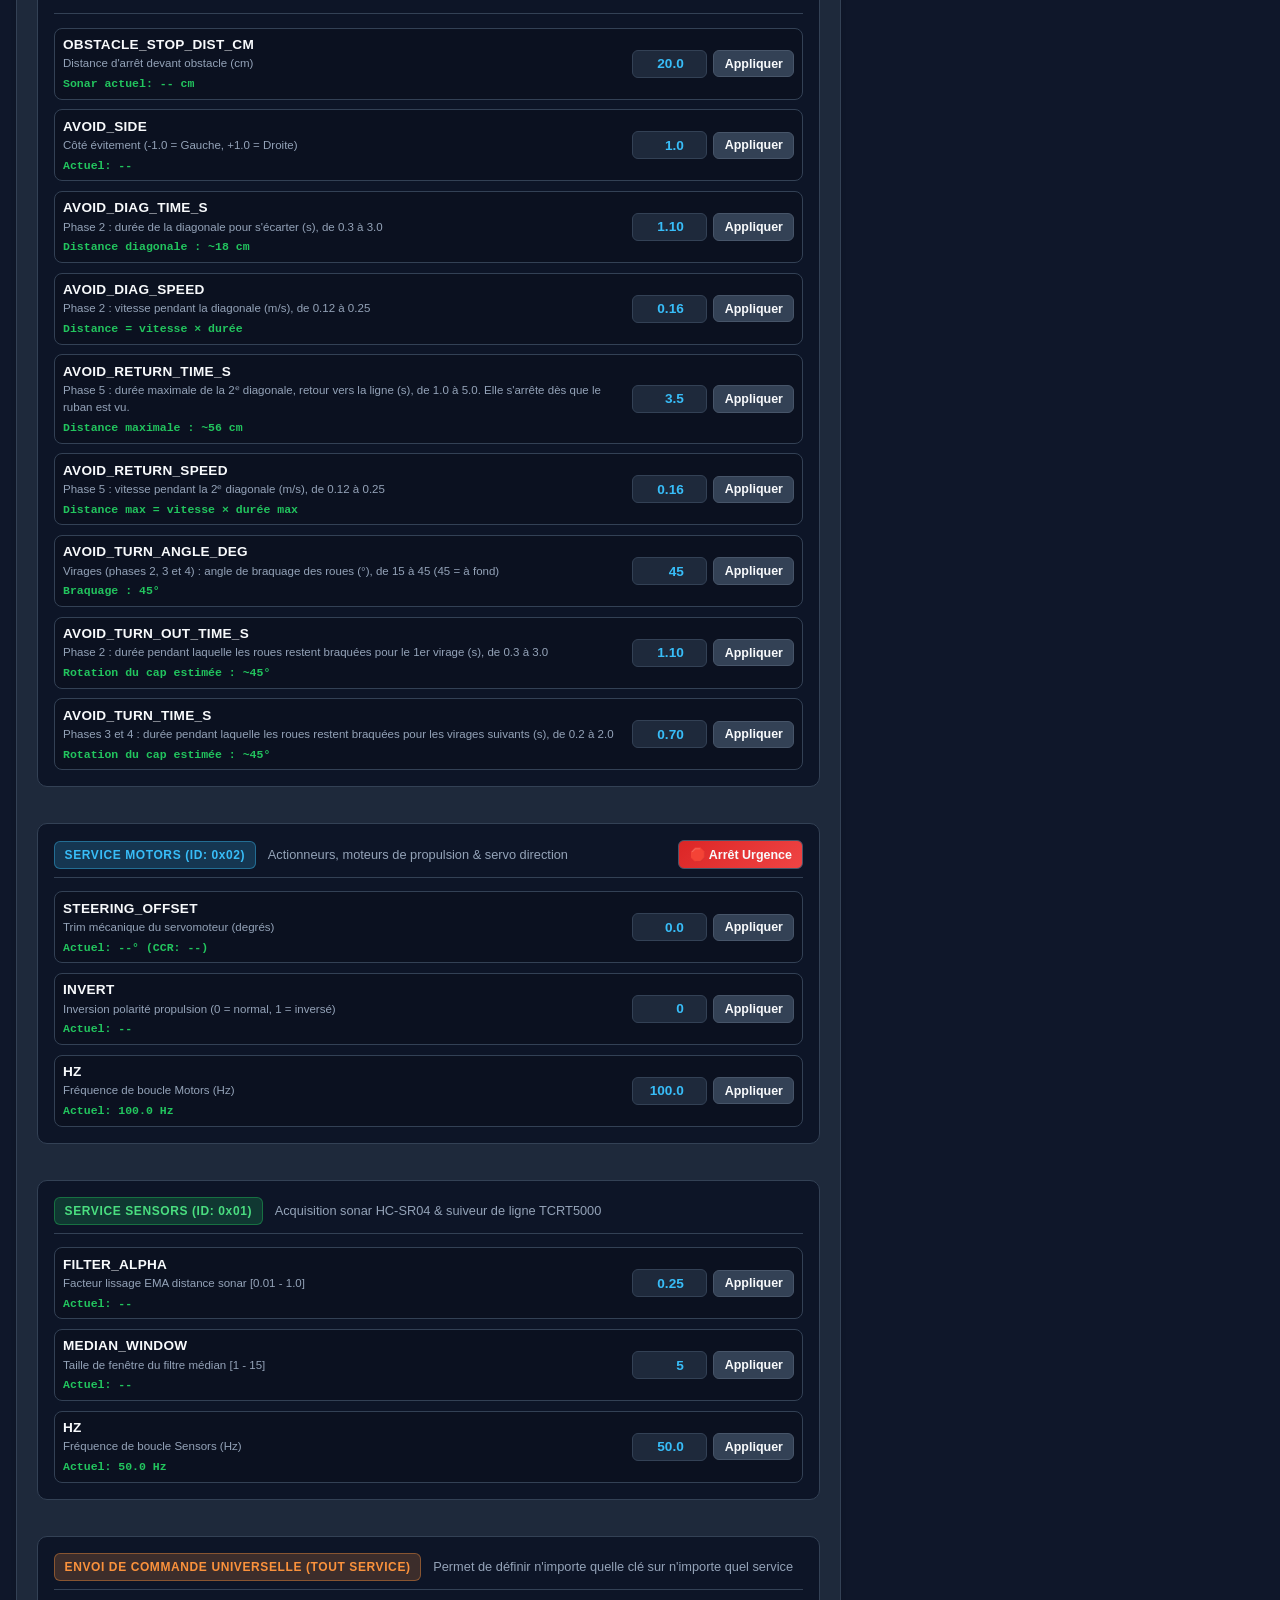
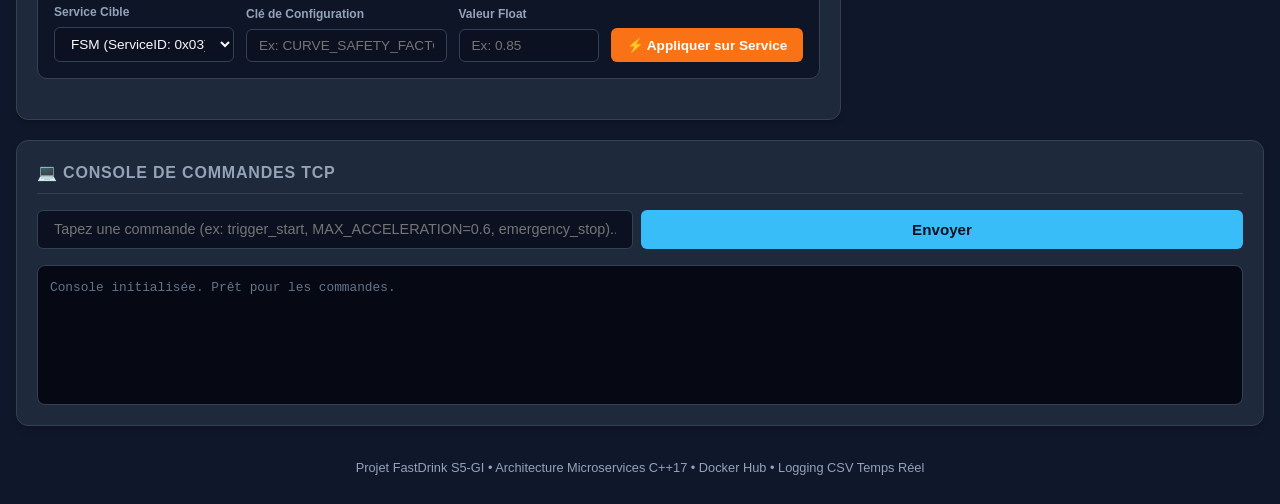
==== commit 9ca1dbf0: "NouveauParam" ====
--- a/tools/telemetryClient/web/index.html
+++ b/tools/telemetryClient/web/index.html
@@ -559,6 +559,42 @@
                             <button class="btn-sm" onclick="applyConfig('FSM', 'AVOID_RETURN_SPEED', 'cfg-avoid-ret-speed')">Appliquer</button>
                         </div>
                     </div>
+
+                    <div class="config-row">
+                        <div class="config-label-group">
+                            <span class="config-name">AVOID_TURN_ANGLE_DEG</span>
+                            <span class="config-unit">Virages (phases 2, 3 et 4) : angle de braquage des roues (°), de 15 à 45 (45 = à fond)</span>
+                            <span class="live-tag" id="live-avoid-turn-angle">Braquage : 45°</span>
+                        </div>
+                        <div class="config-input-group">
+                            <input type="number" step="1" min="15" max="45" id="cfg-avoid-turn-angle" value="45" oninput="updateAvoidTurn()">
+                            <button class="btn-sm" onclick="applyConfig('FSM', 'AVOID_TURN_ANGLE_DEG', 'cfg-avoid-turn-angle')">Appliquer</button>
+                        </div>
+                    </div>
+
+                    <div class="config-row">
+                        <div class="config-label-group">
+                            <span class="config-name">AVOID_TURN_OUT_TIME_S</span>
+                            <span class="config-unit">Phase 2 : durée pendant laquelle les roues restent braquées pour le 1er virage (s), de 0.3 à 3.0</span>
+                            <span class="live-tag" id="live-avoid-turn-out">Rotation du cap estimée : ~45°</span>
+                        </div>
+                        <div class="config-input-group">
+                            <input type="number" step="0.05" min="0.3" max="3" id="cfg-avoid-turn-out" value="1.10" oninput="updateAvoidTurn()">
+                            <button class="btn-sm" onclick="applyConfig('FSM', 'AVOID_TURN_OUT_TIME_S', 'cfg-avoid-turn-out')">Appliquer</button>
+                        </div>
+                    </div>
+
+                    <div class="config-row">
+                        <div class="config-label-group">
+                            <span class="config-name">AVOID_TURN_TIME_S</span>
+                            <span class="config-unit">Phases 3 et 4 : durée pendant laquelle les roues restent braquées pour les virages suivants (s), de 0.2 à 2.0</span>
+                            <span class="live-tag" id="live-avoid-turn">Rotation du cap estimée : ~45°</span>
+                        </div>
+                        <div class="config-input-group">
+                            <input type="number" step="0.05" min="0.2" max="2" id="cfg-avoid-turn" value="0.70" oninput="updateAvoidTurn()">
+                            <button class="btn-sm" onclick="applyConfig('FSM', 'AVOID_TURN_TIME_S', 'cfg-avoid-turn')">Appliquer</button>
+                        </div>
+                    </div>
                 </div>
             </div>
 
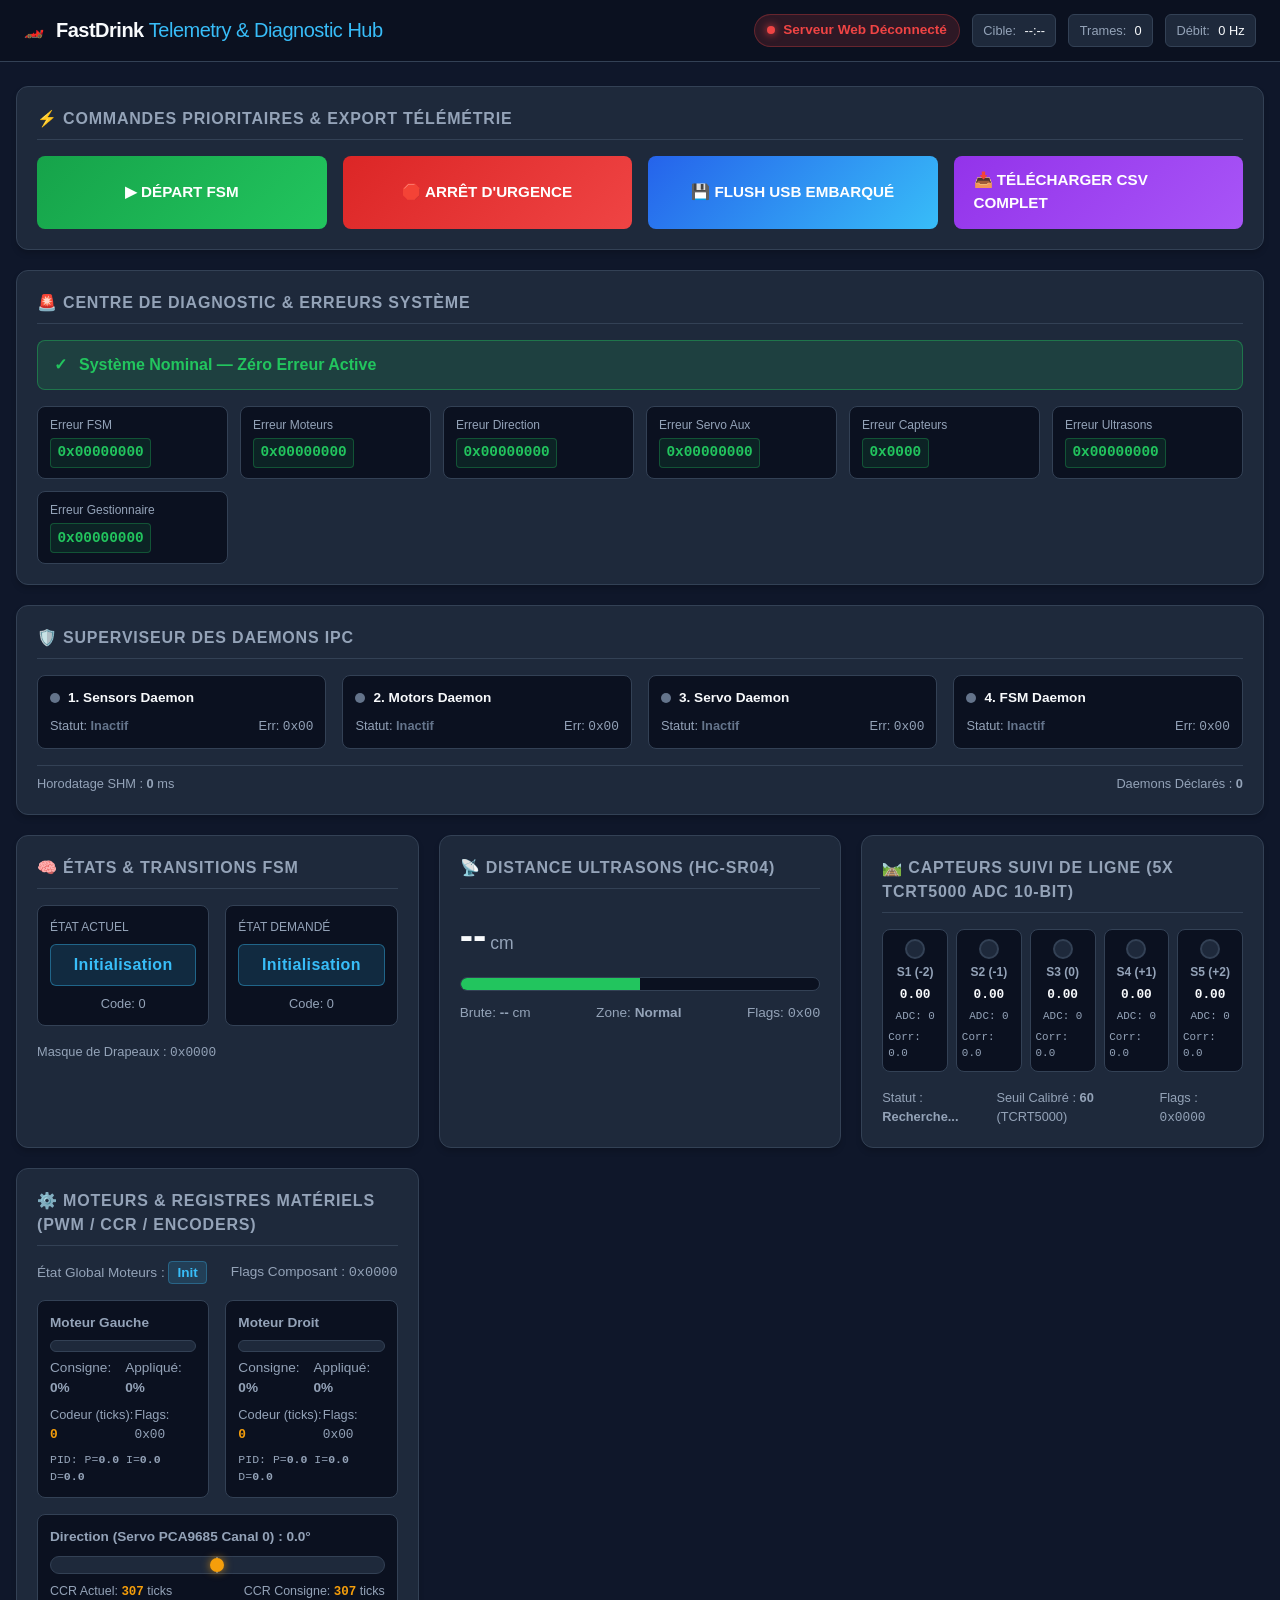
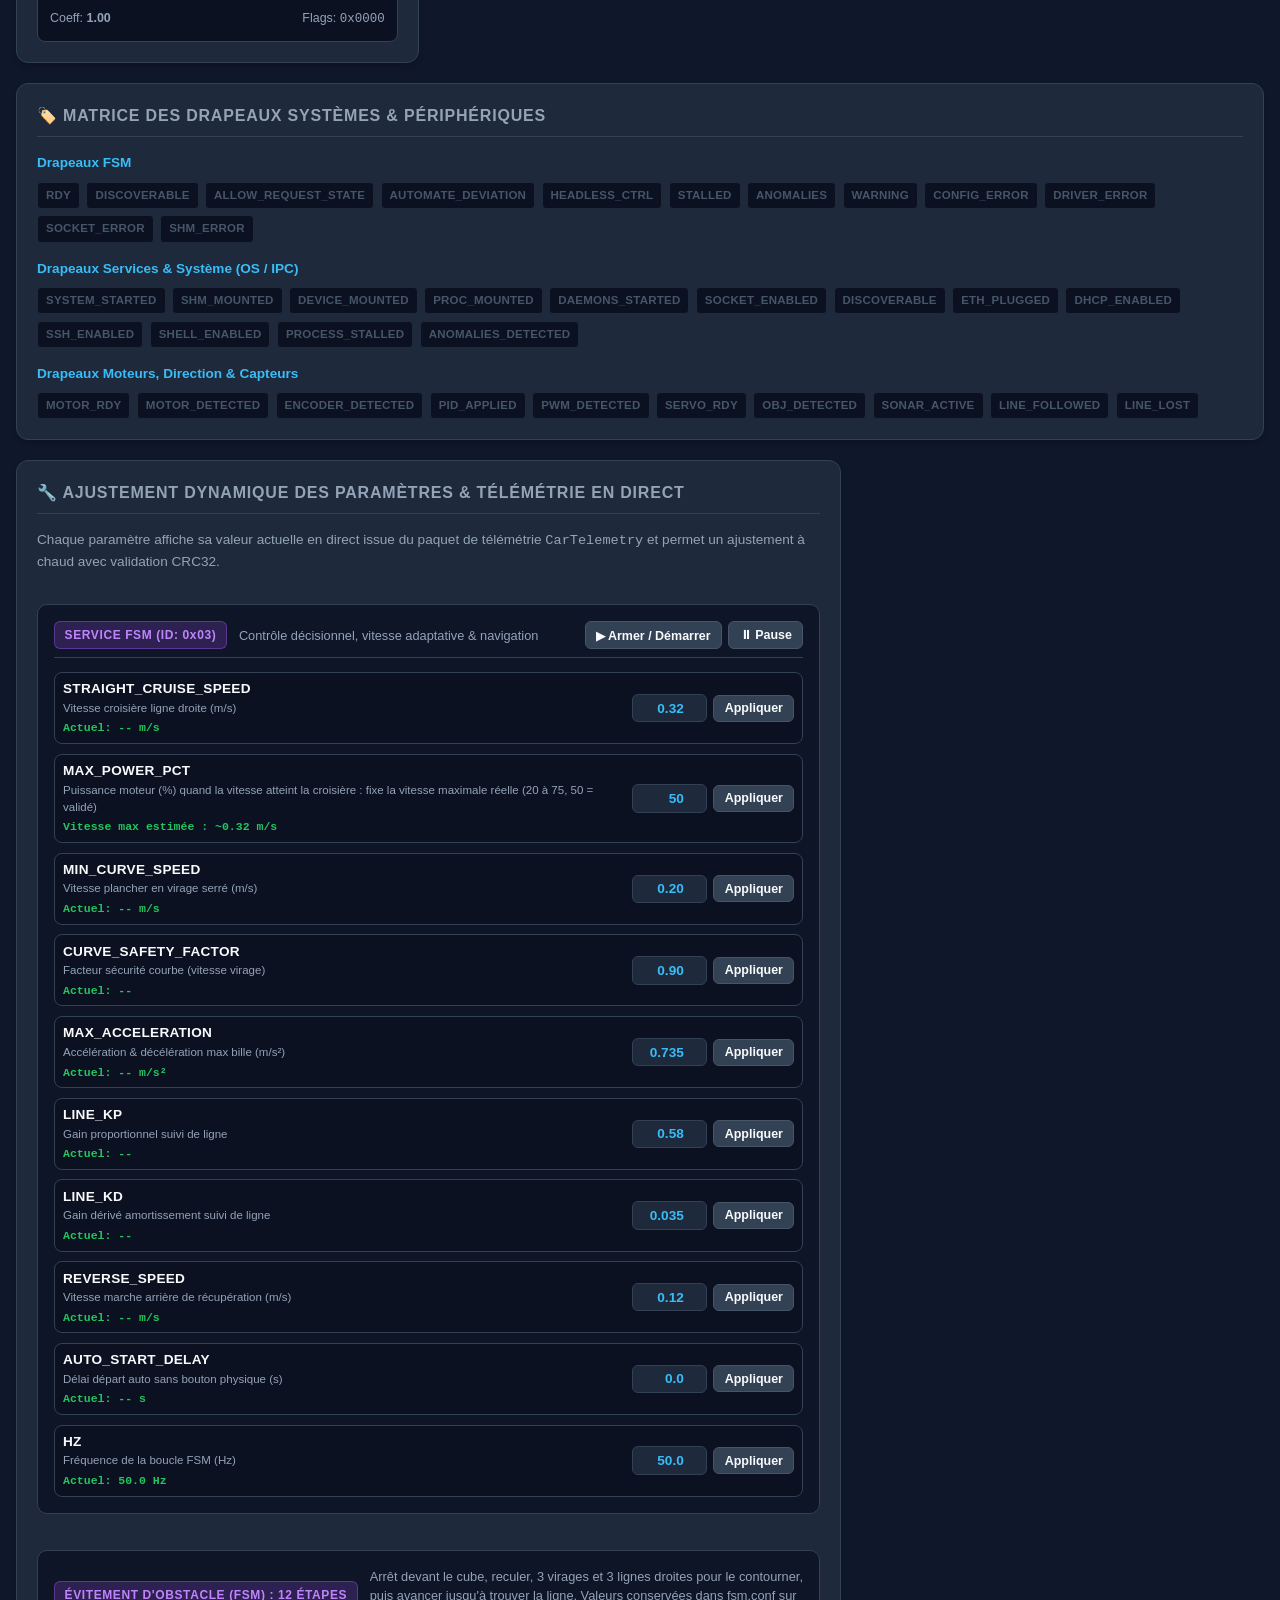
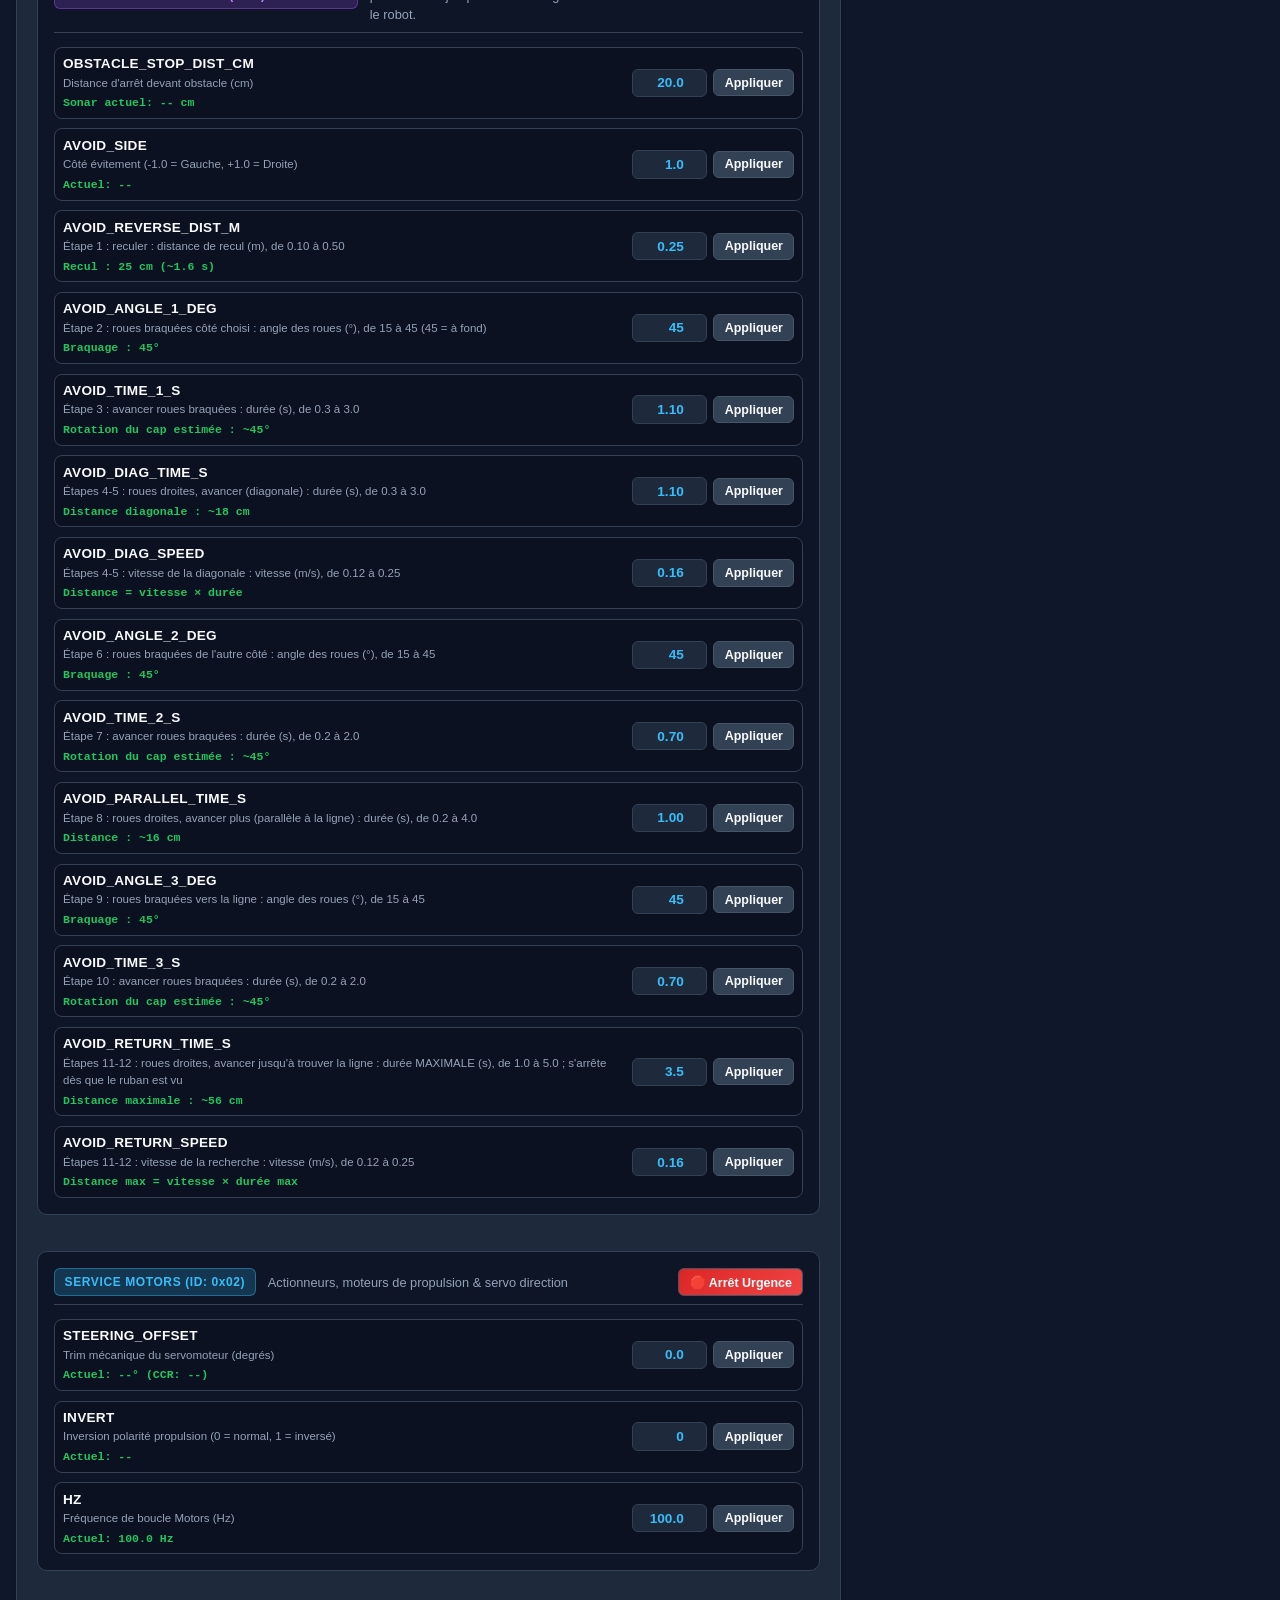
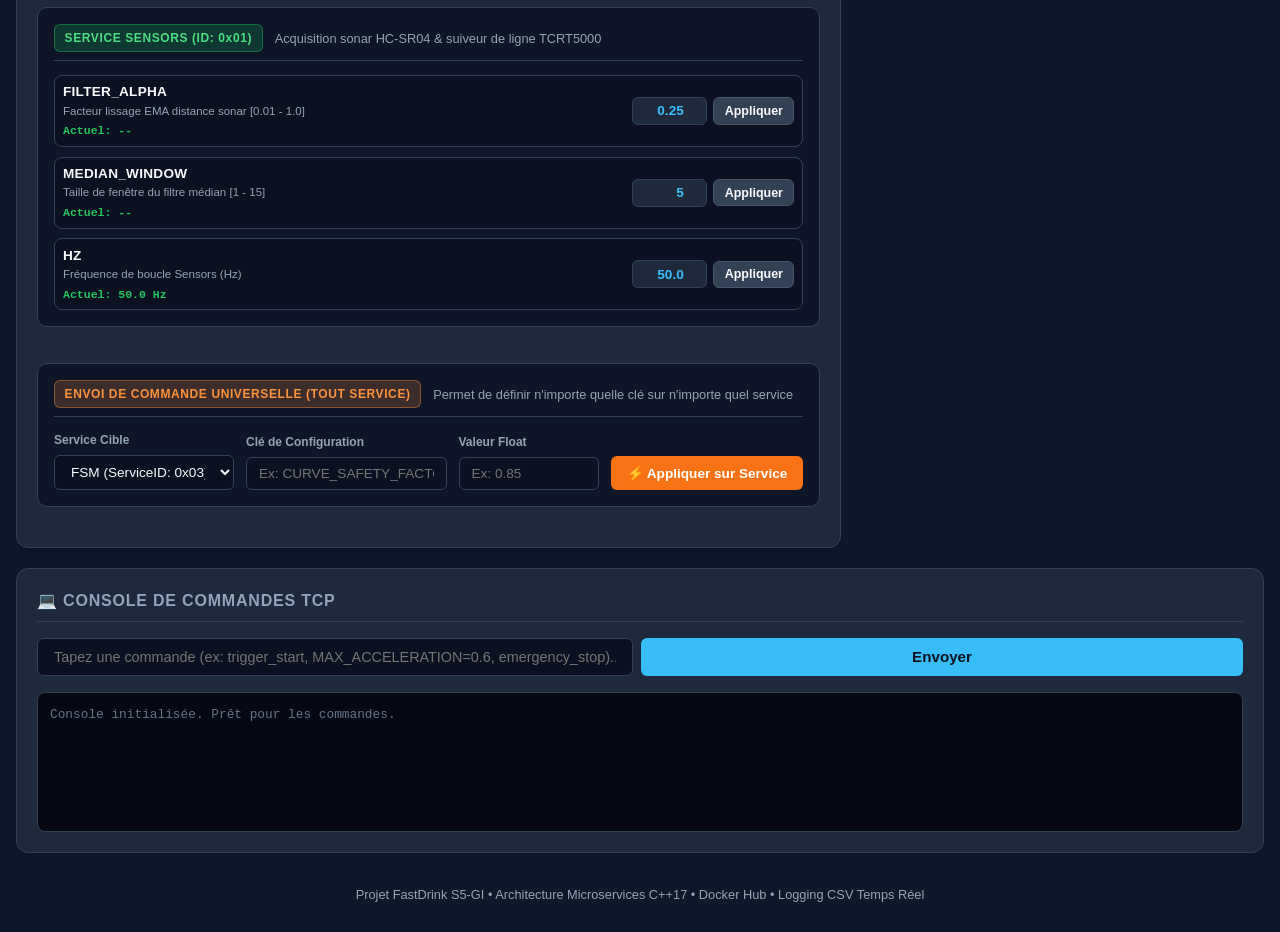
==== commit 608cb0fd: "FixBilleTombePlusFin" ====
--- a/tools/telemetryClient/web/index.html
+++ b/tools/telemetryClient/web/index.html
@@ -481,11 +481,11 @@
                 </div>
             </div>
 
-            <!-- Sous-Section Evitement d'obstacle (service FSM) -->
+            <!-- Sous-Section Evitement d'obstacle (service FSM) : 12 etapes, une ligne par reglage -->
             <div class="service-config-block">
                 <div class="service-config-header fsm-header">
-                    <span class="service-badge fsm-badge">ÉVITEMENT D'OBSTACLE (FSM)</span>
-                    <span class="service-desc">Arrêt devant le cube, côté de contournement et diagonale de la phase 2 ; les valeurs sont conservées dans fsm.conf sur le robot</span>
+                    <span class="service-badge fsm-badge">ÉVITEMENT D'OBSTACLE (FSM) : 12 ÉTAPES</span>
+                    <span class="service-desc">Arrêt devant le cube, reculer, 3 virages et 3 lignes droites pour le contourner, puis avancer jusqu'à trouver la ligne. Valeurs conservées dans fsm.conf sur le robot.</span>
                 </div>
                 <div class="config-table">
                     <div class="config-row">
@@ -514,12 +514,48 @@
 
                     <div class="config-row">
                         <div class="config-label-group">
+                            <span class="config-name">AVOID_REVERSE_DIST_M</span>
+                            <span class="config-unit">Étape 1 : reculer : distance de recul (m), de 0.10 à 0.50</span>
+                            <span class="live-tag" id="live-avoid-rev">--</span>
+                        </div>
+                        <div class="config-input-group">
+                            <input type="number" step="0.01" min="0.10" max="0.50" id="cfg-avoid-rev" value="0.25" oninput="updateAvoidTags()">
+                            <button class="btn-sm" onclick="applyConfig('FSM', 'AVOID_REVERSE_DIST_M', 'cfg-avoid-rev')">Appliquer</button>
+                        </div>
+                    </div>
+
+                    <div class="config-row">
+                        <div class="config-label-group">
+                            <span class="config-name">AVOID_ANGLE_1_DEG</span>
+                            <span class="config-unit">Étape 2 : roues braquées côté choisi : angle des roues (°), de 15 à 45 (45 = à fond)</span>
+                            <span class="live-tag" id="live-avoid-a1">--</span>
+                        </div>
+                        <div class="config-input-group">
+                            <input type="number" step="1" min="15" max="45" id="cfg-avoid-a1" value="45" oninput="updateAvoidTags()">
+                            <button class="btn-sm" onclick="applyConfig('FSM', 'AVOID_ANGLE_1_DEG', 'cfg-avoid-a1')">Appliquer</button>
+                        </div>
+                    </div>
+
+                    <div class="config-row">
+                        <div class="config-label-group">
+                            <span class="config-name">AVOID_TIME_1_S</span>
+                            <span class="config-unit">Étape 3 : avancer roues braquées : durée (s), de 0.3 à 3.0</span>
+                            <span class="live-tag" id="live-avoid-t1">--</span>
+                        </div>
+                        <div class="config-input-group">
+                            <input type="number" step="0.05" min="0.3" max="3.0" id="cfg-avoid-t1" value="1.10" oninput="updateAvoidTags()">
+                            <button class="btn-sm" onclick="applyConfig('FSM', 'AVOID_TIME_1_S', 'cfg-avoid-t1')">Appliquer</button>
+                        </div>
+                    </div>
+
+                    <div class="config-row">
+                        <div class="config-label-group">
                             <span class="config-name">AVOID_DIAG_TIME_S</span>
-                            <span class="config-unit">Phase 2 : durée de la diagonale pour s'écarter (s), de 0.3 à 3.0</span>
-                            <span class="live-tag" id="live-avoid-dist">Distance diagonale : -- cm</span>
-                        </div>
-                        <div class="config-input-group">
-                            <input type="number" step="0.05" min="0.3" max="3" id="cfg-avoid-diag-time" value="1.10" oninput="updateAvoidDistance()">
+                            <span class="config-unit">Étapes 4-5 : roues droites, avancer (diagonale) : durée (s), de 0.3 à 3.0</span>
+                            <span class="live-tag" id="live-avoid-diag">--</span>
+                        </div>
+                        <div class="config-input-group">
+                            <input type="number" step="0.05" min="0.3" max="3.0" id="cfg-avoid-diag-time" value="1.10" oninput="updateAvoidTags()">
                             <button class="btn-sm" onclick="applyConfig('FSM', 'AVOID_DIAG_TIME_S', 'cfg-avoid-diag-time')">Appliquer</button>
                         </div>
                     </div>
@@ -527,23 +563,83 @@
                     <div class="config-row">
                         <div class="config-label-group">
                             <span class="config-name">AVOID_DIAG_SPEED</span>
-                            <span class="config-unit">Phase 2 : vitesse pendant la diagonale (m/s), de 0.12 à 0.25</span>
-                            <span class="live-tag" id="live-avoid-speed">Distance = vitesse × durée</span>
-                        </div>
-                        <div class="config-input-group">
-                            <input type="number" step="0.01" min="0.12" max="0.25" id="cfg-avoid-diag-speed" value="0.16" oninput="updateAvoidDistance()">
+                            <span class="config-unit">Étapes 4-5 : vitesse de la diagonale : vitesse (m/s), de 0.12 à 0.25</span>
+                            <span class="live-tag" id="live-avoid-diag-speed">--</span>
+                        </div>
+                        <div class="config-input-group">
+                            <input type="number" step="0.01" min="0.12" max="0.25" id="cfg-avoid-diag-speed" value="0.16" oninput="updateAvoidTags()">
                             <button class="btn-sm" onclick="applyConfig('FSM', 'AVOID_DIAG_SPEED', 'cfg-avoid-diag-speed')">Appliquer</button>
                         </div>
                     </div>
 
                     <div class="config-row">
                         <div class="config-label-group">
+                            <span class="config-name">AVOID_ANGLE_2_DEG</span>
+                            <span class="config-unit">Étape 6 : roues braquées de l'autre côté : angle des roues (°), de 15 à 45</span>
+                            <span class="live-tag" id="live-avoid-a2">--</span>
+                        </div>
+                        <div class="config-input-group">
+                            <input type="number" step="1" min="15" max="45" id="cfg-avoid-a2" value="45" oninput="updateAvoidTags()">
+                            <button class="btn-sm" onclick="applyConfig('FSM', 'AVOID_ANGLE_2_DEG', 'cfg-avoid-a2')">Appliquer</button>
+                        </div>
+                    </div>
+
+                    <div class="config-row">
+                        <div class="config-label-group">
+                            <span class="config-name">AVOID_TIME_2_S</span>
+                            <span class="config-unit">Étape 7 : avancer roues braquées : durée (s), de 0.2 à 2.0</span>
+                            <span class="live-tag" id="live-avoid-t2">--</span>
+                        </div>
+                        <div class="config-input-group">
+                            <input type="number" step="0.05" min="0.2" max="2.0" id="cfg-avoid-t2" value="0.70" oninput="updateAvoidTags()">
+                            <button class="btn-sm" onclick="applyConfig('FSM', 'AVOID_TIME_2_S', 'cfg-avoid-t2')">Appliquer</button>
+                        </div>
+                    </div>
+
+                    <div class="config-row">
+                        <div class="config-label-group">
+                            <span class="config-name">AVOID_PARALLEL_TIME_S</span>
+                            <span class="config-unit">Étape 8 : roues droites, avancer plus (parallèle à la ligne) : durée (s), de 0.2 à 4.0</span>
+                            <span class="live-tag" id="live-avoid-par">--</span>
+                        </div>
+                        <div class="config-input-group">
+                            <input type="number" step="0.05" min="0.2" max="4.0" id="cfg-avoid-par" value="1.00" oninput="updateAvoidTags()">
+                            <button class="btn-sm" onclick="applyConfig('FSM', 'AVOID_PARALLEL_TIME_S', 'cfg-avoid-par')">Appliquer</button>
+                        </div>
+                    </div>
+
+                    <div class="config-row">
+                        <div class="config-label-group">
+                            <span class="config-name">AVOID_ANGLE_3_DEG</span>
+                            <span class="config-unit">Étape 9 : roues braquées vers la ligne : angle des roues (°), de 15 à 45</span>
+                            <span class="live-tag" id="live-avoid-a3">--</span>
+                        </div>
+                        <div class="config-input-group">
+                            <input type="number" step="1" min="15" max="45" id="cfg-avoid-a3" value="45" oninput="updateAvoidTags()">
+                            <button class="btn-sm" onclick="applyConfig('FSM', 'AVOID_ANGLE_3_DEG', 'cfg-avoid-a3')">Appliquer</button>
+                        </div>
+                    </div>
+
+                    <div class="config-row">
+                        <div class="config-label-group">
+                            <span class="config-name">AVOID_TIME_3_S</span>
+                            <span class="config-unit">Étape 10 : avancer roues braquées : durée (s), de 0.2 à 2.0</span>
+                            <span class="live-tag" id="live-avoid-t3">--</span>
+                        </div>
+                        <div class="config-input-group">
+                            <input type="number" step="0.05" min="0.2" max="2.0" id="cfg-avoid-t3" value="0.70" oninput="updateAvoidTags()">
+                            <button class="btn-sm" onclick="applyConfig('FSM', 'AVOID_TIME_3_S', 'cfg-avoid-t3')">Appliquer</button>
+                        </div>
+                    </div>
+
+                    <div class="config-row">
+                        <div class="config-label-group">
                             <span class="config-name">AVOID_RETURN_TIME_S</span>
-                            <span class="config-unit">Phase 5 : durée maximale de la 2ᵉ diagonale, retour vers la ligne (s), de 1.0 à 5.0. Elle s'arrête dès que le ruban est vu.</span>
-                            <span class="live-tag" id="live-avoid-return-dist">Distance maximale : -- cm</span>
-                        </div>
-                        <div class="config-input-group">
-                            <input type="number" step="0.1" min="1" max="5" id="cfg-avoid-ret-time" value="3.5" oninput="updateAvoidDistance()">
+                            <span class="config-unit">Étapes 11-12 : roues droites, avancer jusqu'à trouver la ligne : durée MAXIMALE (s), de 1.0 à 5.0 ; s'arrête dès que le ruban est vu</span>
+                            <span class="live-tag" id="live-avoid-ret">--</span>
+                        </div>
+                        <div class="config-input-group">
+                            <input type="number" step="0.1" min="1.0" max="5.0" id="cfg-avoid-ret-time" value="3.5" oninput="updateAvoidTags()">
                             <button class="btn-sm" onclick="applyConfig('FSM', 'AVOID_RETURN_TIME_S', 'cfg-avoid-ret-time')">Appliquer</button>
                         </div>
                     </div>
@@ -551,48 +647,12 @@
                     <div class="config-row">
                         <div class="config-label-group">
                             <span class="config-name">AVOID_RETURN_SPEED</span>
-                            <span class="config-unit">Phase 5 : vitesse pendant la 2ᵉ diagonale (m/s), de 0.12 à 0.25</span>
-                            <span class="live-tag" id="live-avoid-return-speed">Distance max = vitesse × durée max</span>
-                        </div>
-                        <div class="config-input-group">
-                            <input type="number" step="0.01" min="0.12" max="0.25" id="cfg-avoid-ret-speed" value="0.16" oninput="updateAvoidDistance()">
+                            <span class="config-unit">Étapes 11-12 : vitesse de la recherche : vitesse (m/s), de 0.12 à 0.25</span>
+                            <span class="live-tag" id="live-avoid-ret-speed">--</span>
+                        </div>
+                        <div class="config-input-group">
+                            <input type="number" step="0.01" min="0.12" max="0.25" id="cfg-avoid-ret-speed" value="0.16" oninput="updateAvoidTags()">
                             <button class="btn-sm" onclick="applyConfig('FSM', 'AVOID_RETURN_SPEED', 'cfg-avoid-ret-speed')">Appliquer</button>
-                        </div>
-                    </div>
-
-                    <div class="config-row">
-                        <div class="config-label-group">
-                            <span class="config-name">AVOID_TURN_ANGLE_DEG</span>
-                            <span class="config-unit">Virages (phases 2, 3 et 4) : angle de braquage des roues (°), de 15 à 45 (45 = à fond)</span>
-                            <span class="live-tag" id="live-avoid-turn-angle">Braquage : 45°</span>
-                        </div>
-                        <div class="config-input-group">
-                            <input type="number" step="1" min="15" max="45" id="cfg-avoid-turn-angle" value="45" oninput="updateAvoidTurn()">
-                            <button class="btn-sm" onclick="applyConfig('FSM', 'AVOID_TURN_ANGLE_DEG', 'cfg-avoid-turn-angle')">Appliquer</button>
-                        </div>
-                    </div>
-
-                    <div class="config-row">
-                        <div class="config-label-group">
-                            <span class="config-name">AVOID_TURN_OUT_TIME_S</span>
-                            <span class="config-unit">Phase 2 : durée pendant laquelle les roues restent braquées pour le 1er virage (s), de 0.3 à 3.0</span>
-                            <span class="live-tag" id="live-avoid-turn-out">Rotation du cap estimée : ~45°</span>
-                        </div>
-                        <div class="config-input-group">
-                            <input type="number" step="0.05" min="0.3" max="3" id="cfg-avoid-turn-out" value="1.10" oninput="updateAvoidTurn()">
-                            <button class="btn-sm" onclick="applyConfig('FSM', 'AVOID_TURN_OUT_TIME_S', 'cfg-avoid-turn-out')">Appliquer</button>
-                        </div>
-                    </div>
-
-                    <div class="config-row">
-                        <div class="config-label-group">
-                            <span class="config-name">AVOID_TURN_TIME_S</span>
-                            <span class="config-unit">Phases 3 et 4 : durée pendant laquelle les roues restent braquées pour les virages suivants (s), de 0.2 à 2.0</span>
-                            <span class="live-tag" id="live-avoid-turn">Rotation du cap estimée : ~45°</span>
-                        </div>
-                        <div class="config-input-group">
-                            <input type="number" step="0.05" min="0.2" max="2" id="cfg-avoid-turn" value="0.70" oninput="updateAvoidTurn()">
-                            <button class="btn-sm" onclick="applyConfig('FSM', 'AVOID_TURN_TIME_S', 'cfg-avoid-turn')">Appliquer</button>
                         </div>
                     </div>
                 </div>
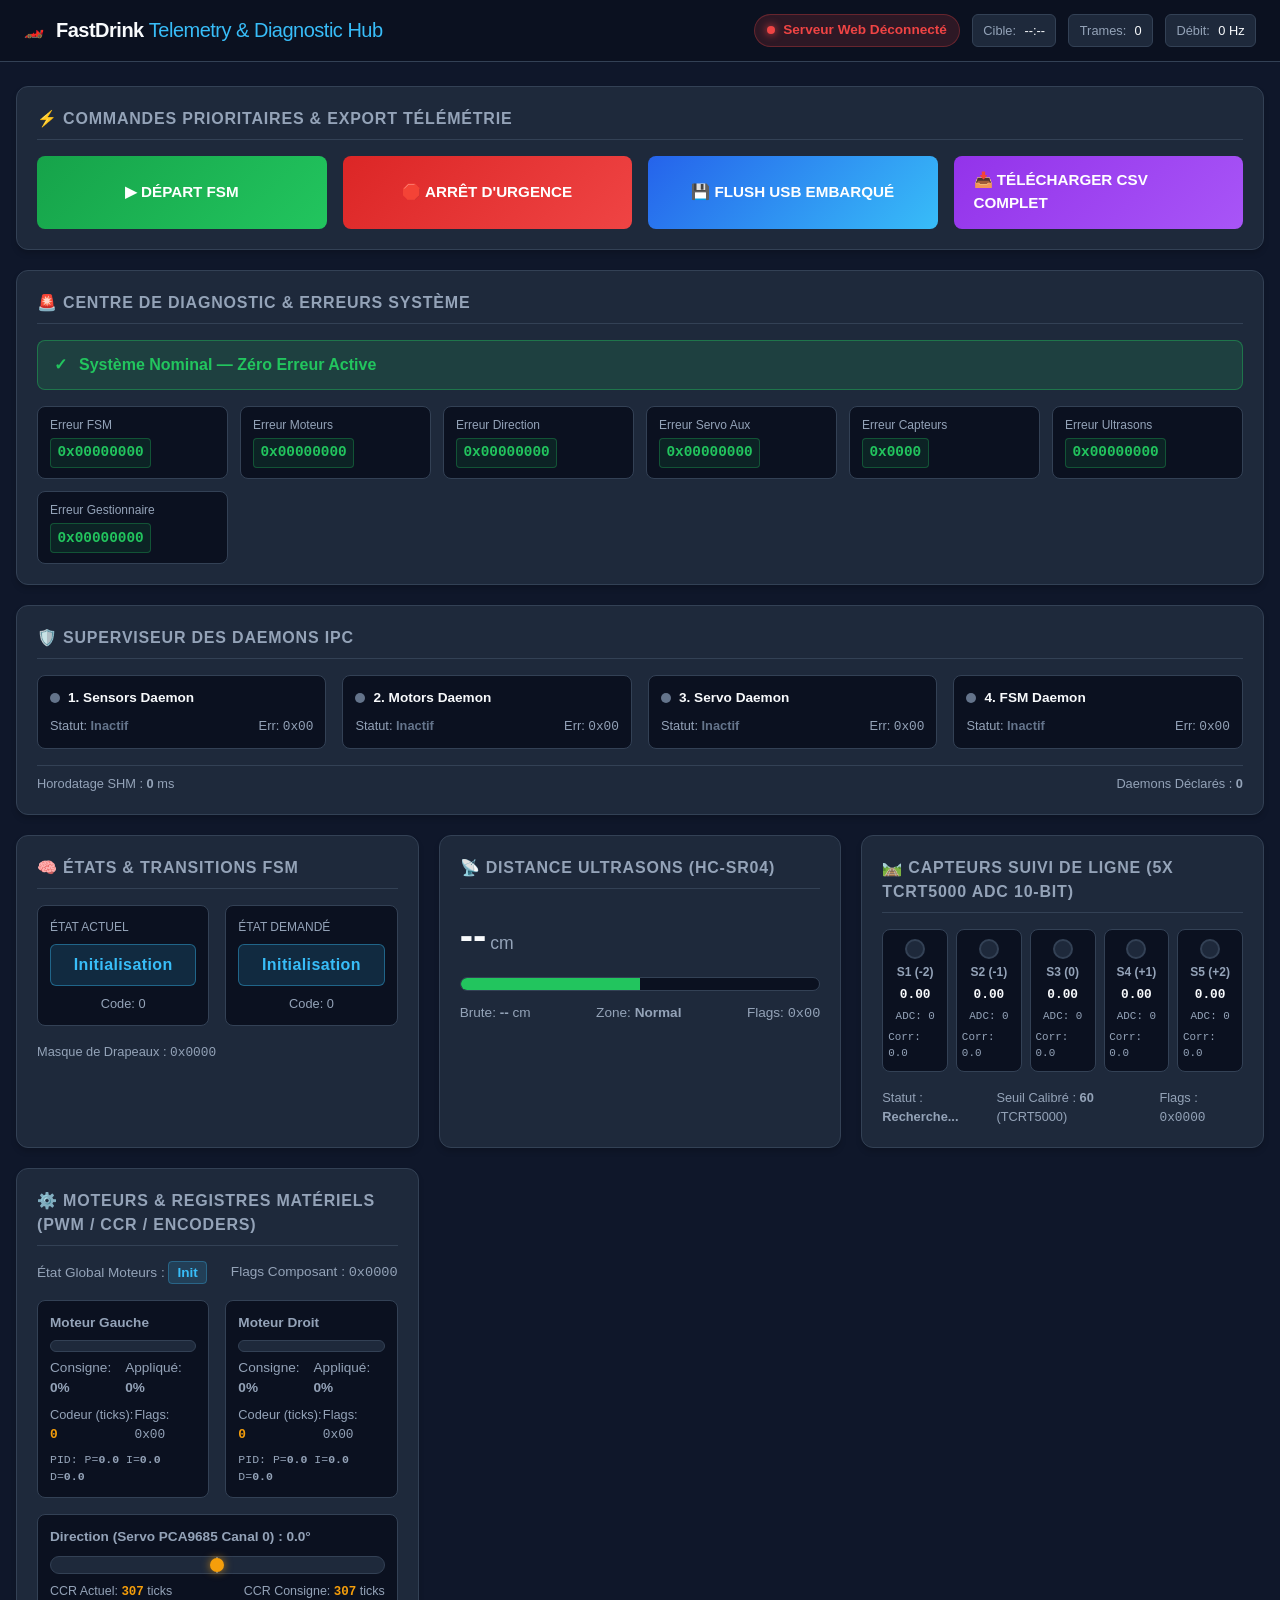
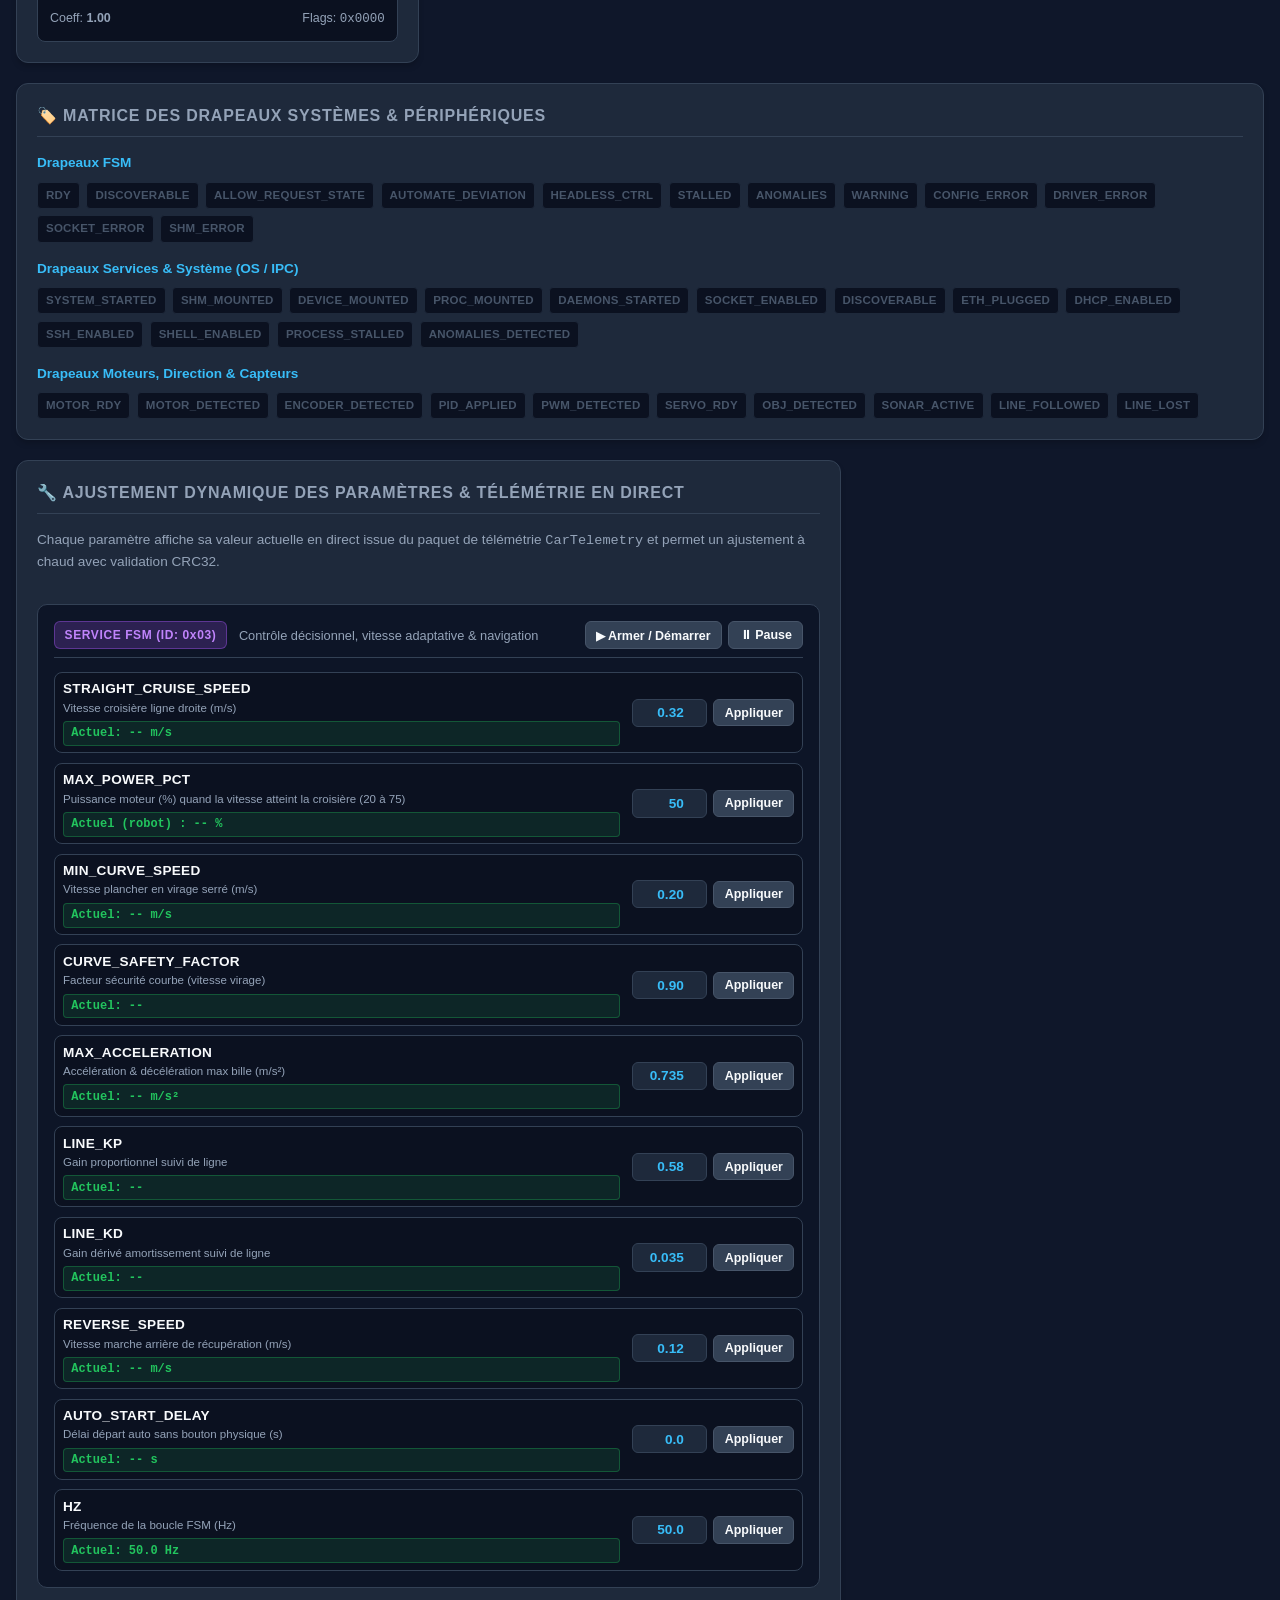
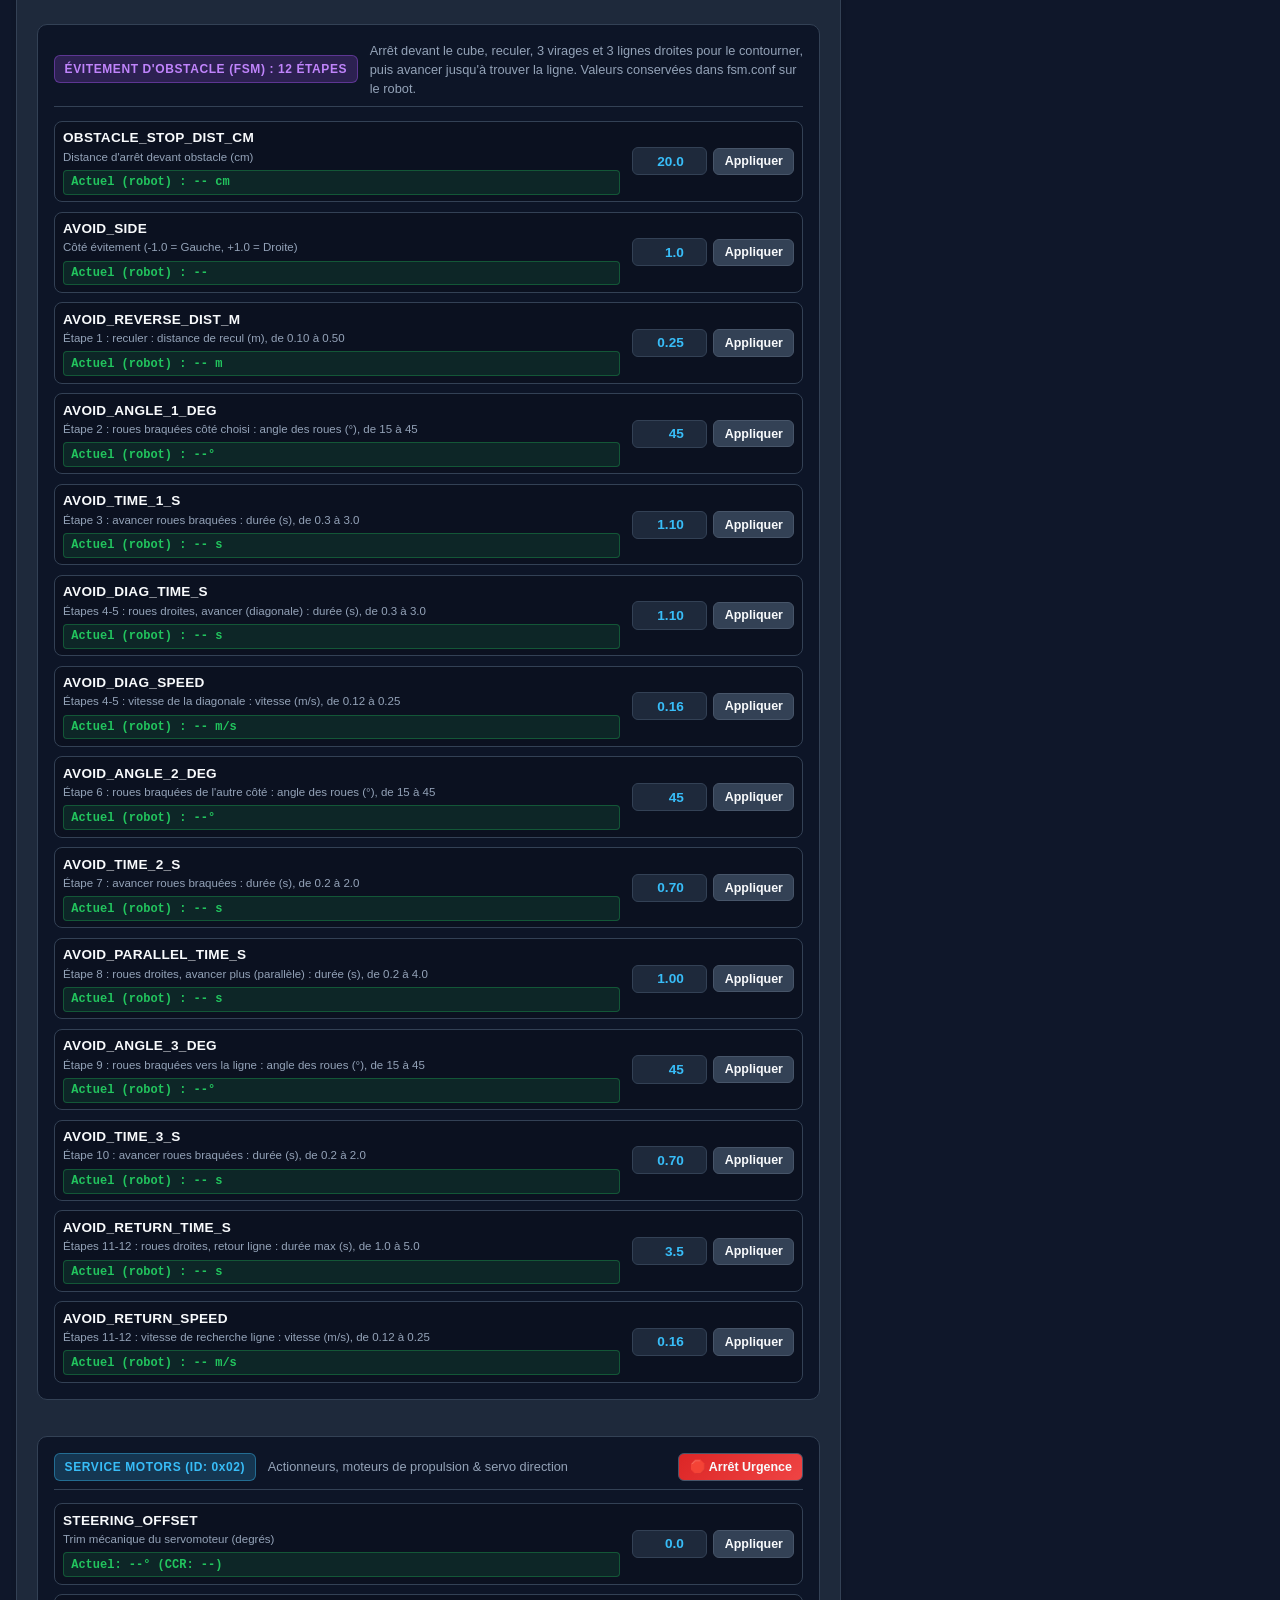
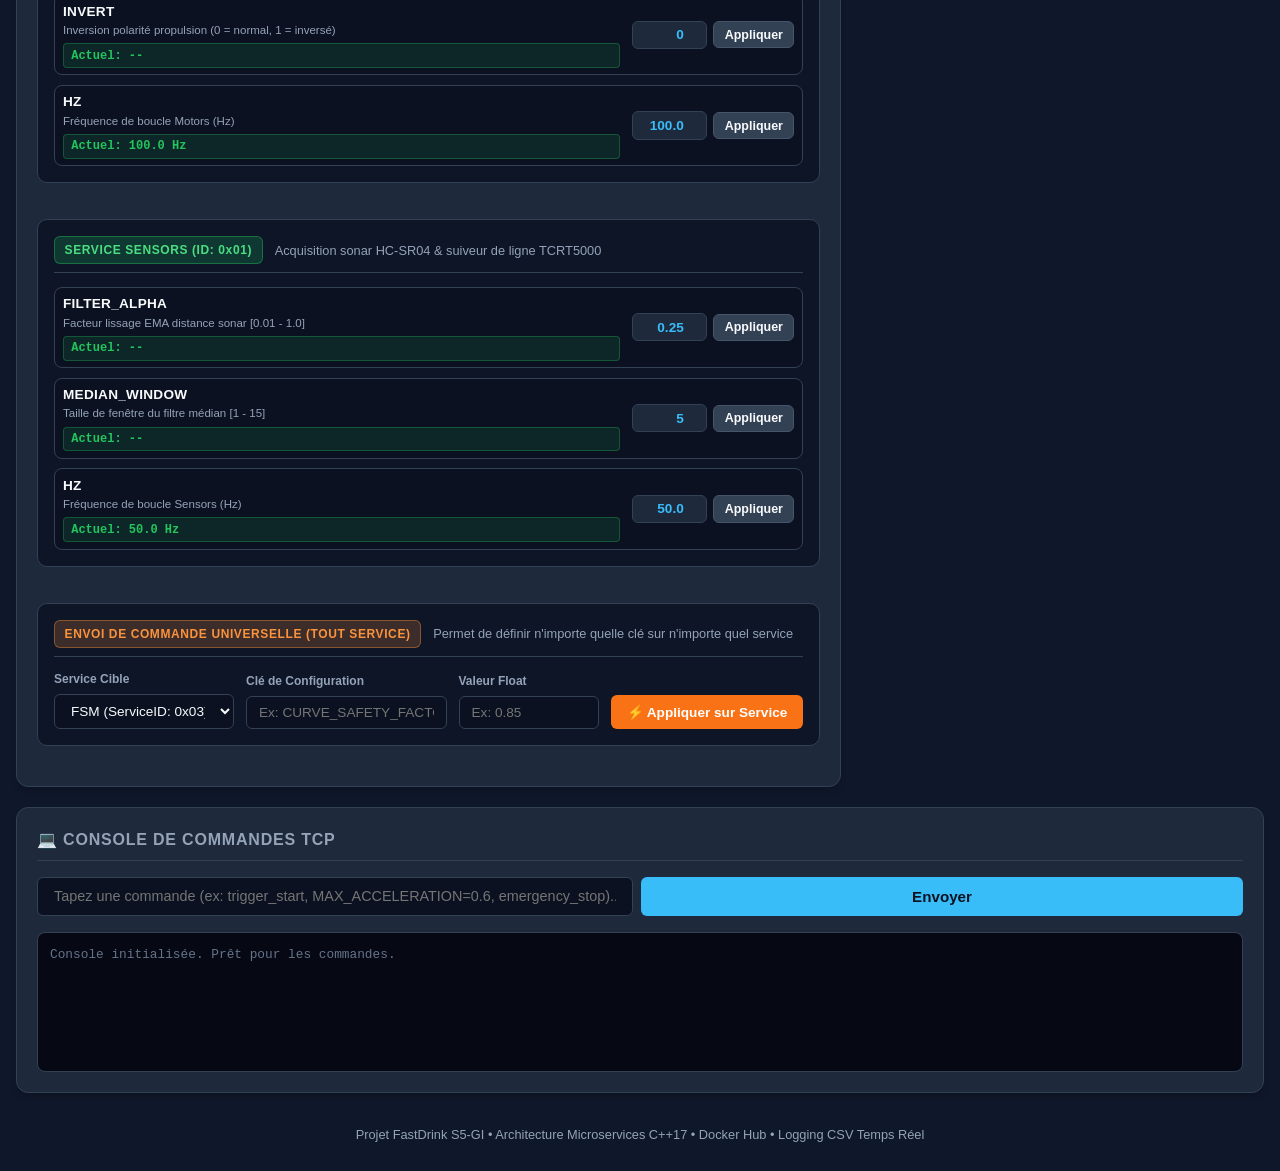
==== commit 1093c89b: "yeahh 2" ====
--- a/tools/telemetryClient/web/index.html
+++ b/tools/telemetryClient/web/index.html
@@ -374,11 +374,11 @@
                     <div class="config-row">
                         <div class="config-label-group">
                             <span class="config-name">MAX_POWER_PCT</span>
-                            <span class="config-unit">Puissance moteur (%) quand la vitesse atteint la croisière : fixe la vitesse maximale réelle (20 à 75, 50 = validé)</span>
-                            <span class="live-tag" id="live-fsm-maxpower">Vitesse max estimée : ~0.32 m/s</span>
-                        </div>
-                        <div class="config-input-group">
-                            <input type="number" step="1" min="20" max="75" id="cfg-fsm-maxpower" value="50" oninput="updateMaxPowerSpeed()">
+                            <span class="config-unit">Puissance moteur (%) quand la vitesse atteint la croisière (20 à 75)</span>
+                            <span class="live-tag" id="live-fsm-maxpower">Actuel (robot) : -- %</span>
+                        </div>
+                        <div class="config-input-group">
+                            <input type="number" step="1" min="20" max="75" id="cfg-fsm-maxpower" value="50">
                             <button class="btn-sm" onclick="applyConfig('FSM', 'MAX_POWER_PCT', 'cfg-fsm-maxpower')">Appliquer</button>
                         </div>
                     </div>
@@ -492,7 +492,7 @@
                         <div class="config-label-group">
                             <span class="config-name">OBSTACLE_STOP_DIST_CM</span>
                             <span class="config-unit">Distance d'arrêt devant obstacle (cm)</span>
-                            <span class="live-tag" id="live-fsm-dist">Sonar actuel: -- cm</span>
+                            <span class="live-tag" id="live-fsm-dist">Actuel (robot) : -- cm</span>
                         </div>
                         <div class="config-input-group">
                             <input type="number" step="1.0" id="cfg-fsm-dist" value="20.0">
@@ -504,7 +504,7 @@
                         <div class="config-label-group">
                             <span class="config-name">AVOID_SIDE</span>
                             <span class="config-unit">Côté évitement (-1.0 = Gauche, +1.0 = Droite)</span>
-                            <span class="live-tag" id="live-fsm-side">Actuel: --</span>
+                            <span class="live-tag" id="live-fsm-side">Actuel (robot) : --</span>
                         </div>
                         <div class="config-input-group">
                             <input type="number" step="1.0" min="-1" max="1" id="cfg-fsm-side" value="1.0">
@@ -516,10 +516,10 @@
                         <div class="config-label-group">
                             <span class="config-name">AVOID_REVERSE_DIST_M</span>
                             <span class="config-unit">Étape 1 : reculer : distance de recul (m), de 0.10 à 0.50</span>
-                            <span class="live-tag" id="live-avoid-rev">--</span>
-                        </div>
-                        <div class="config-input-group">
-                            <input type="number" step="0.01" min="0.10" max="0.50" id="cfg-avoid-rev" value="0.25" oninput="updateAvoidTags()">
+                            <span class="live-tag" id="live-avoid-rev">Actuel (robot) : -- m</span>
+                        </div>
+                        <div class="config-input-group">
+                            <input type="number" step="0.01" min="0.10" max="0.50" id="cfg-avoid-rev" value="0.25">
                             <button class="btn-sm" onclick="applyConfig('FSM', 'AVOID_REVERSE_DIST_M', 'cfg-avoid-rev')">Appliquer</button>
                         </div>
                     </div>
@@ -527,11 +527,11 @@
                     <div class="config-row">
                         <div class="config-label-group">
                             <span class="config-name">AVOID_ANGLE_1_DEG</span>
-                            <span class="config-unit">Étape 2 : roues braquées côté choisi : angle des roues (°), de 15 à 45 (45 = à fond)</span>
-                            <span class="live-tag" id="live-avoid-a1">--</span>
-                        </div>
-                        <div class="config-input-group">
-                            <input type="number" step="1" min="15" max="45" id="cfg-avoid-a1" value="45" oninput="updateAvoidTags()">
+                            <span class="config-unit">Étape 2 : roues braquées côté choisi : angle des roues (°), de 15 à 45</span>
+                            <span class="live-tag" id="live-avoid-a1">Actuel (robot) : --°</span>
+                        </div>
+                        <div class="config-input-group">
+                            <input type="number" step="1" min="15" max="45" id="cfg-avoid-a1" value="45">
                             <button class="btn-sm" onclick="applyConfig('FSM', 'AVOID_ANGLE_1_DEG', 'cfg-avoid-a1')">Appliquer</button>
                         </div>
                     </div>
@@ -540,10 +540,10 @@
                         <div class="config-label-group">
                             <span class="config-name">AVOID_TIME_1_S</span>
                             <span class="config-unit">Étape 3 : avancer roues braquées : durée (s), de 0.3 à 3.0</span>
-                            <span class="live-tag" id="live-avoid-t1">--</span>
-                        </div>
-                        <div class="config-input-group">
-                            <input type="number" step="0.05" min="0.3" max="3.0" id="cfg-avoid-t1" value="1.10" oninput="updateAvoidTags()">
+                            <span class="live-tag" id="live-avoid-t1">Actuel (robot) : -- s</span>
+                        </div>
+                        <div class="config-input-group">
+                            <input type="number" step="0.05" min="0.3" max="3.0" id="cfg-avoid-t1" value="1.10">
                             <button class="btn-sm" onclick="applyConfig('FSM', 'AVOID_TIME_1_S', 'cfg-avoid-t1')">Appliquer</button>
                         </div>
                     </div>
@@ -552,10 +552,10 @@
                         <div class="config-label-group">
                             <span class="config-name">AVOID_DIAG_TIME_S</span>
                             <span class="config-unit">Étapes 4-5 : roues droites, avancer (diagonale) : durée (s), de 0.3 à 3.0</span>
-                            <span class="live-tag" id="live-avoid-diag">--</span>
-                        </div>
-                        <div class="config-input-group">
-                            <input type="number" step="0.05" min="0.3" max="3.0" id="cfg-avoid-diag-time" value="1.10" oninput="updateAvoidTags()">
+                            <span class="live-tag" id="live-avoid-diag">Actuel (robot) : -- s</span>
+                        </div>
+                        <div class="config-input-group">
+                            <input type="number" step="0.05" min="0.3" max="3.0" id="cfg-avoid-diag-time" value="1.10">
                             <button class="btn-sm" onclick="applyConfig('FSM', 'AVOID_DIAG_TIME_S', 'cfg-avoid-diag-time')">Appliquer</button>
                         </div>
                     </div>
@@ -564,10 +564,10 @@
                         <div class="config-label-group">
                             <span class="config-name">AVOID_DIAG_SPEED</span>
                             <span class="config-unit">Étapes 4-5 : vitesse de la diagonale : vitesse (m/s), de 0.12 à 0.25</span>
-                            <span class="live-tag" id="live-avoid-diag-speed">--</span>
-                        </div>
-                        <div class="config-input-group">
-                            <input type="number" step="0.01" min="0.12" max="0.25" id="cfg-avoid-diag-speed" value="0.16" oninput="updateAvoidTags()">
+                            <span class="live-tag" id="live-avoid-diag-speed">Actuel (robot) : -- m/s</span>
+                        </div>
+                        <div class="config-input-group">
+                            <input type="number" step="0.01" min="0.12" max="0.25" id="cfg-avoid-diag-speed" value="0.16">
                             <button class="btn-sm" onclick="applyConfig('FSM', 'AVOID_DIAG_SPEED', 'cfg-avoid-diag-speed')">Appliquer</button>
                         </div>
                     </div>
@@ -576,10 +576,10 @@
                         <div class="config-label-group">
                             <span class="config-name">AVOID_ANGLE_2_DEG</span>
                             <span class="config-unit">Étape 6 : roues braquées de l'autre côté : angle des roues (°), de 15 à 45</span>
-                            <span class="live-tag" id="live-avoid-a2">--</span>
-                        </div>
-                        <div class="config-input-group">
-                            <input type="number" step="1" min="15" max="45" id="cfg-avoid-a2" value="45" oninput="updateAvoidTags()">
+                            <span class="live-tag" id="live-avoid-a2">Actuel (robot) : --°</span>
+                        </div>
+                        <div class="config-input-group">
+                            <input type="number" step="1" min="15" max="45" id="cfg-avoid-a2" value="45">
                             <button class="btn-sm" onclick="applyConfig('FSM', 'AVOID_ANGLE_2_DEG', 'cfg-avoid-a2')">Appliquer</button>
                         </div>
                     </div>
@@ -588,10 +588,10 @@
                         <div class="config-label-group">
                             <span class="config-name">AVOID_TIME_2_S</span>
                             <span class="config-unit">Étape 7 : avancer roues braquées : durée (s), de 0.2 à 2.0</span>
-                            <span class="live-tag" id="live-avoid-t2">--</span>
-                        </div>
-                        <div class="config-input-group">
-                            <input type="number" step="0.05" min="0.2" max="2.0" id="cfg-avoid-t2" value="0.70" oninput="updateAvoidTags()">
+                            <span class="live-tag" id="live-avoid-t2">Actuel (robot) : -- s</span>
+                        </div>
+                        <div class="config-input-group">
+                            <input type="number" step="0.05" min="0.2" max="2.0" id="cfg-avoid-t2" value="0.70">
                             <button class="btn-sm" onclick="applyConfig('FSM', 'AVOID_TIME_2_S', 'cfg-avoid-t2')">Appliquer</button>
                         </div>
                     </div>
@@ -599,11 +599,11 @@
                     <div class="config-row">
                         <div class="config-label-group">
                             <span class="config-name">AVOID_PARALLEL_TIME_S</span>
-                            <span class="config-unit">Étape 8 : roues droites, avancer plus (parallèle à la ligne) : durée (s), de 0.2 à 4.0</span>
-                            <span class="live-tag" id="live-avoid-par">--</span>
-                        </div>
-                        <div class="config-input-group">
-                            <input type="number" step="0.05" min="0.2" max="4.0" id="cfg-avoid-par" value="1.00" oninput="updateAvoidTags()">
+                            <span class="config-unit">Étape 8 : roues droites, avancer plus (parallèle) : durée (s), de 0.2 à 4.0</span>
+                            <span class="live-tag" id="live-avoid-par">Actuel (robot) : -- s</span>
+                        </div>
+                        <div class="config-input-group">
+                            <input type="number" step="0.05" min="0.2" max="4.0" id="cfg-avoid-par" value="1.00">
                             <button class="btn-sm" onclick="applyConfig('FSM', 'AVOID_PARALLEL_TIME_S', 'cfg-avoid-par')">Appliquer</button>
                         </div>
                     </div>
@@ -612,10 +612,10 @@
                         <div class="config-label-group">
                             <span class="config-name">AVOID_ANGLE_3_DEG</span>
                             <span class="config-unit">Étape 9 : roues braquées vers la ligne : angle des roues (°), de 15 à 45</span>
-                            <span class="live-tag" id="live-avoid-a3">--</span>
-                        </div>
-                        <div class="config-input-group">
-                            <input type="number" step="1" min="15" max="45" id="cfg-avoid-a3" value="45" oninput="updateAvoidTags()">
+                            <span class="live-tag" id="live-avoid-a3">Actuel (robot) : --°</span>
+                        </div>
+                        <div class="config-input-group">
+                            <input type="number" step="1" min="15" max="45" id="cfg-avoid-a3" value="45">
                             <button class="btn-sm" onclick="applyConfig('FSM', 'AVOID_ANGLE_3_DEG', 'cfg-avoid-a3')">Appliquer</button>
                         </div>
                     </div>
@@ -624,10 +624,10 @@
                         <div class="config-label-group">
                             <span class="config-name">AVOID_TIME_3_S</span>
                             <span class="config-unit">Étape 10 : avancer roues braquées : durée (s), de 0.2 à 2.0</span>
-                            <span class="live-tag" id="live-avoid-t3">--</span>
-                        </div>
-                        <div class="config-input-group">
-                            <input type="number" step="0.05" min="0.2" max="2.0" id="cfg-avoid-t3" value="0.70" oninput="updateAvoidTags()">
+                            <span class="live-tag" id="live-avoid-t3">Actuel (robot) : -- s</span>
+                        </div>
+                        <div class="config-input-group">
+                            <input type="number" step="0.05" min="0.2" max="2.0" id="cfg-avoid-t3" value="0.70">
                             <button class="btn-sm" onclick="applyConfig('FSM', 'AVOID_TIME_3_S', 'cfg-avoid-t3')">Appliquer</button>
                         </div>
                     </div>
@@ -635,11 +635,11 @@
                     <div class="config-row">
                         <div class="config-label-group">
                             <span class="config-name">AVOID_RETURN_TIME_S</span>
-                            <span class="config-unit">Étapes 11-12 : roues droites, avancer jusqu'à trouver la ligne : durée MAXIMALE (s), de 1.0 à 5.0 ; s'arrête dès que le ruban est vu</span>
-                            <span class="live-tag" id="live-avoid-ret">--</span>
-                        </div>
-                        <div class="config-input-group">
-                            <input type="number" step="0.1" min="1.0" max="5.0" id="cfg-avoid-ret-time" value="3.5" oninput="updateAvoidTags()">
+                            <span class="config-unit">Étapes 11-12 : roues droites, retour ligne : durée max (s), de 1.0 à 5.0</span>
+                            <span class="live-tag" id="live-avoid-ret">Actuel (robot) : -- s</span>
+                        </div>
+                        <div class="config-input-group">
+                            <input type="number" step="0.1" min="1.0" max="5.0" id="cfg-avoid-ret-time" value="3.5">
                             <button class="btn-sm" onclick="applyConfig('FSM', 'AVOID_RETURN_TIME_S', 'cfg-avoid-ret-time')">Appliquer</button>
                         </div>
                     </div>
@@ -647,11 +647,11 @@
                     <div class="config-row">
                         <div class="config-label-group">
                             <span class="config-name">AVOID_RETURN_SPEED</span>
-                            <span class="config-unit">Étapes 11-12 : vitesse de la recherche : vitesse (m/s), de 0.12 à 0.25</span>
-                            <span class="live-tag" id="live-avoid-ret-speed">--</span>
-                        </div>
-                        <div class="config-input-group">
-                            <input type="number" step="0.01" min="0.12" max="0.25" id="cfg-avoid-ret-speed" value="0.16" oninput="updateAvoidTags()">
+                            <span class="config-unit">Étapes 11-12 : vitesse de recherche ligne : vitesse (m/s), de 0.12 à 0.25</span>
+                            <span class="live-tag" id="live-avoid-ret-speed">Actuel (robot) : -- m/s</span>
+                        </div>
+                        <div class="config-input-group">
+                            <input type="number" step="0.01" min="0.12" max="0.25" id="cfg-avoid-ret-speed" value="0.16">
                             <button class="btn-sm" onclick="applyConfig('FSM', 'AVOID_RETURN_SPEED', 'cfg-avoid-ret-speed')">Appliquer</button>
                         </div>
                     </div>
--- a/tools/telemetryClient/web/style.css
+++ b/tools/telemetryClient/web/style.css
@@ -786,11 +786,43 @@
 }
 
 .live-tag {
-    font-size: 0.72rem;
+    font-size: 0.75rem;
     color: var(--accent-green);
     font-family: ui-monospace, Menlo, monospace;
     font-weight: 600;
-    margin-top: 0.15rem;
+    margin-top: 0.25rem;
+    display: inline-flex;
+    align-items: center;
+    gap: 0.35rem;
+    padding: 0.15rem 0.45rem;
+    border-radius: 4px;
+    background: rgba(34, 197, 94, 0.12);
+    border: 1px solid rgba(34, 197, 94, 0.3);
+    transition: all 0.2s ease;
+}
+
+.live-tag.pending {
+    color: var(--accent-yellow);
+    background: rgba(234, 179, 8, 0.15);
+    border-color: rgba(234, 179, 8, 0.5);
+    animation: pulse-pending 1.2s infinite;
+}
+
+.live-tag.synced {
+    color: #4ade80;
+    background: rgba(34, 197, 94, 0.18);
+    border-color: rgba(34, 197, 94, 0.5);
+}
+
+.live-tag.mismatch {
+    color: #fbbf24;
+    background: rgba(234, 179, 8, 0.1);
+    border-color: rgba(234, 179, 8, 0.35);
+}
+
+@keyframes pulse-pending {
+    0%, 100% { opacity: 1; }
+    50% { opacity: 0.6; }
 }
 
 .custom-cmd-grid {
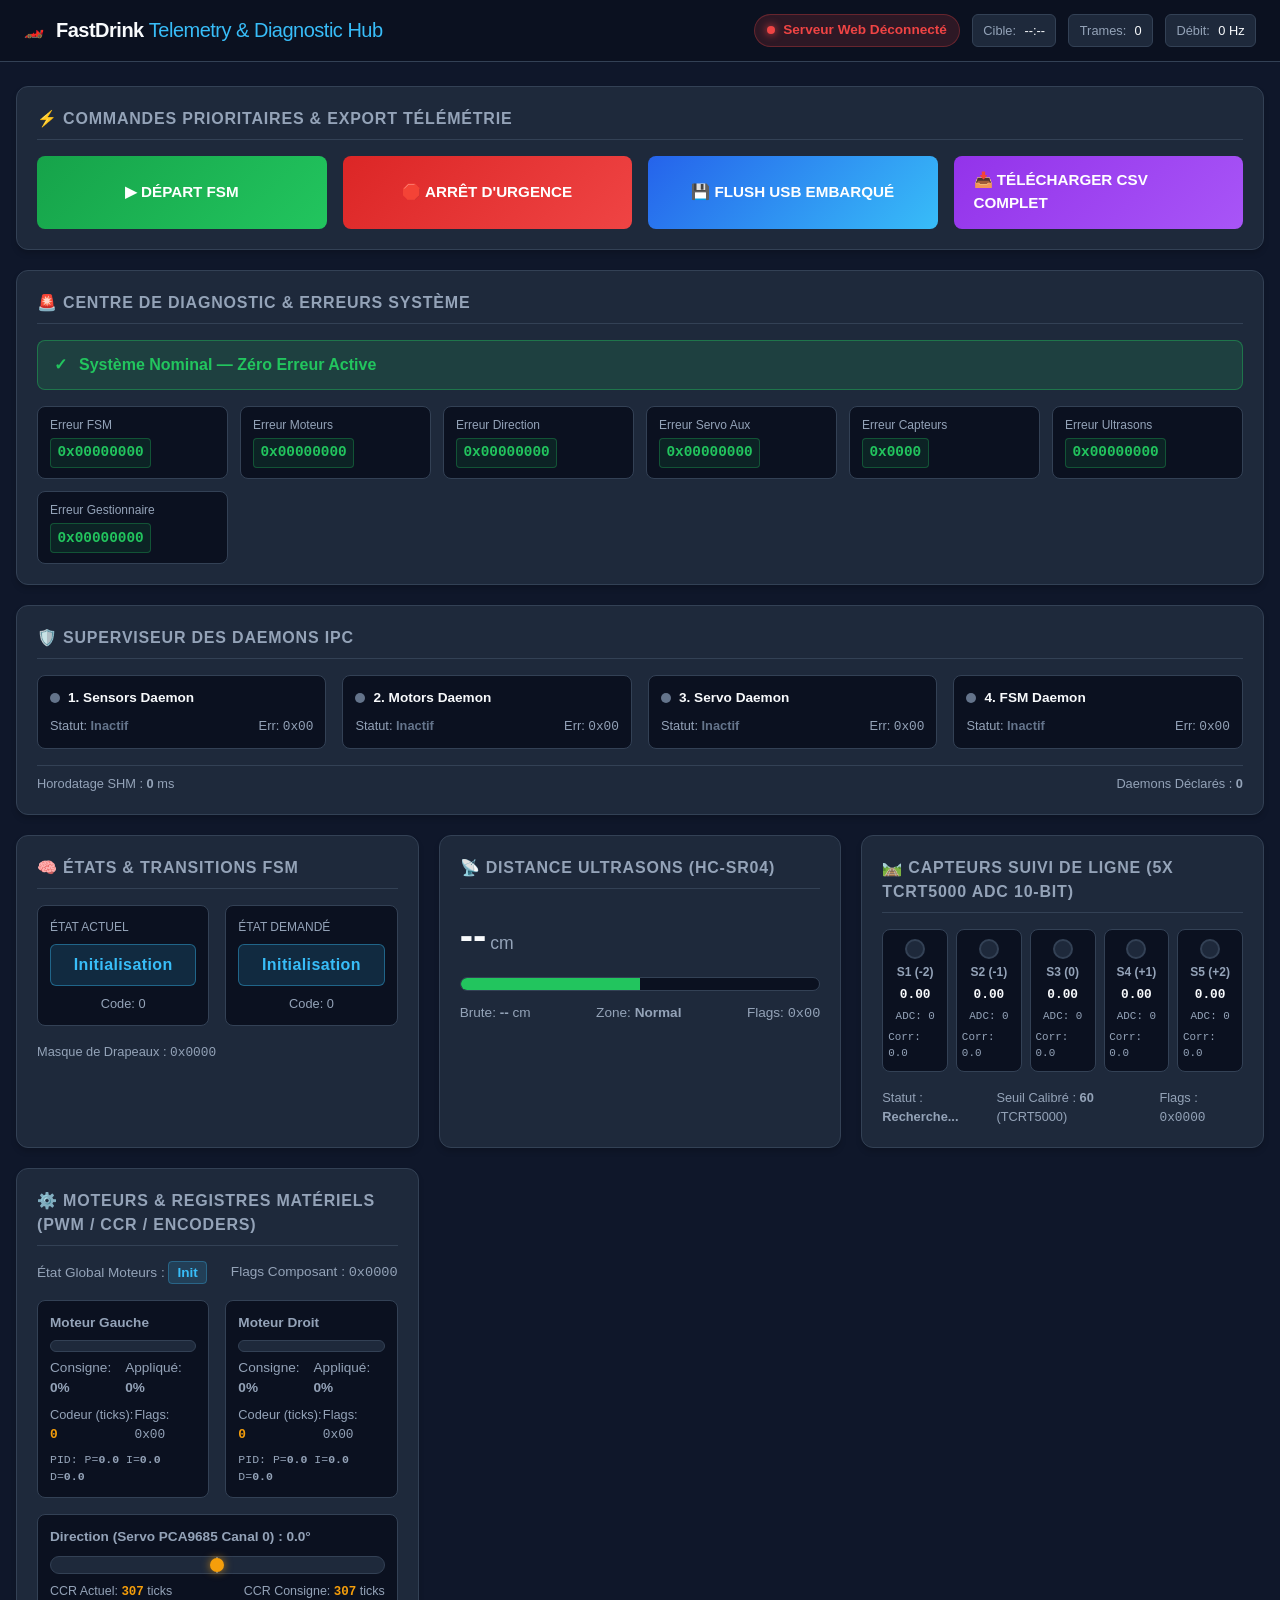
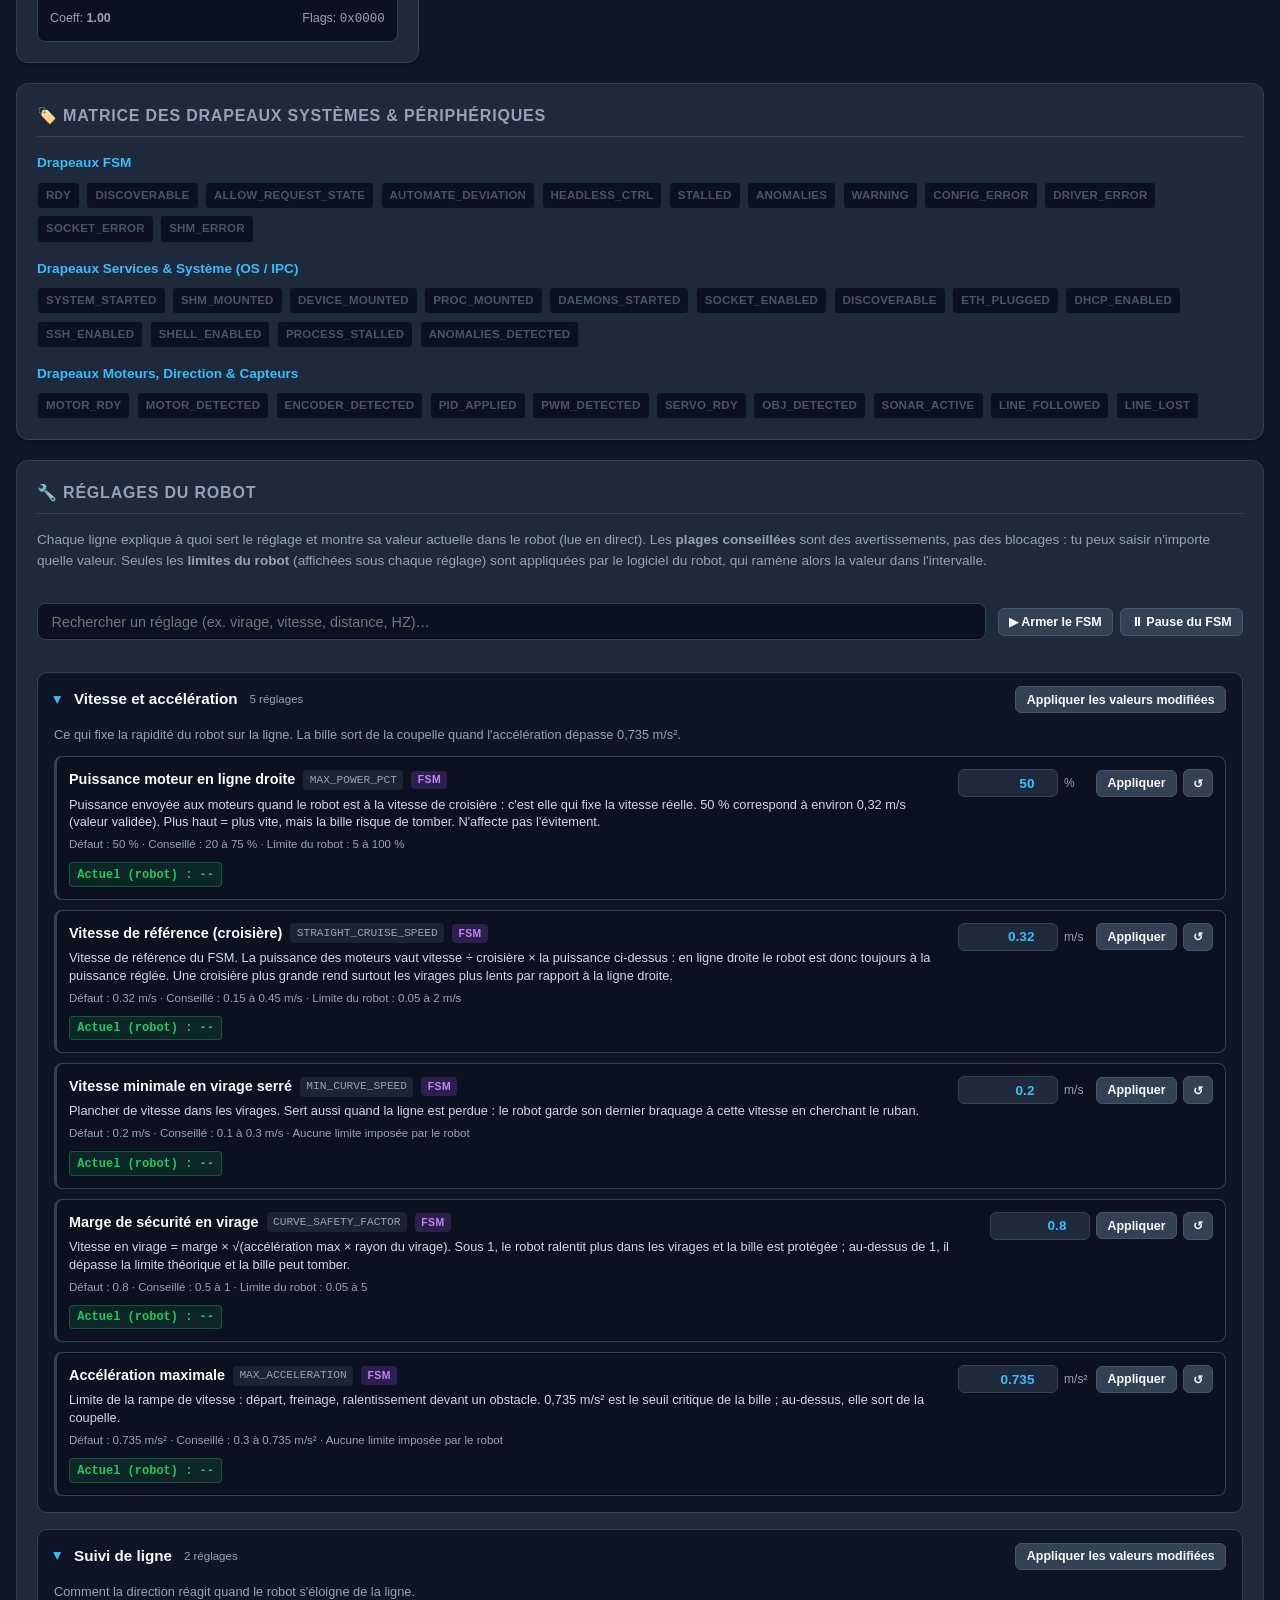
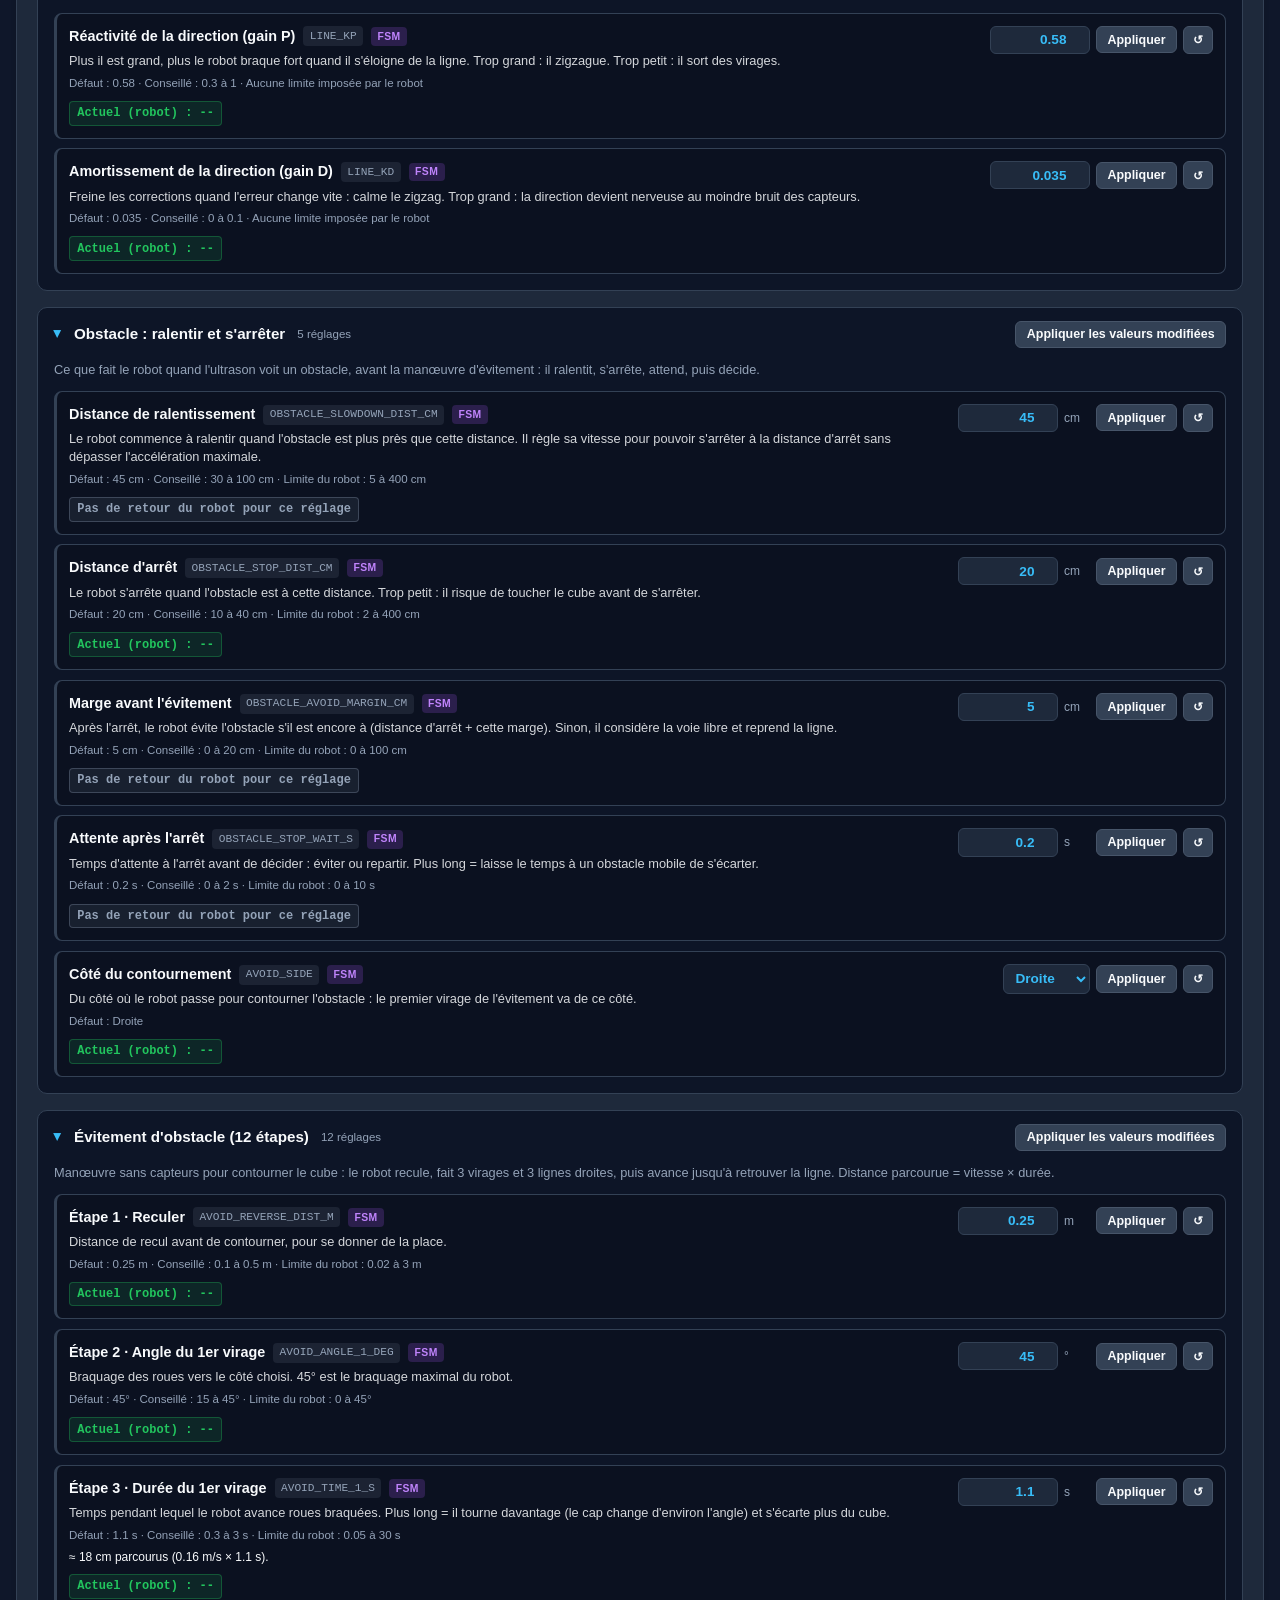
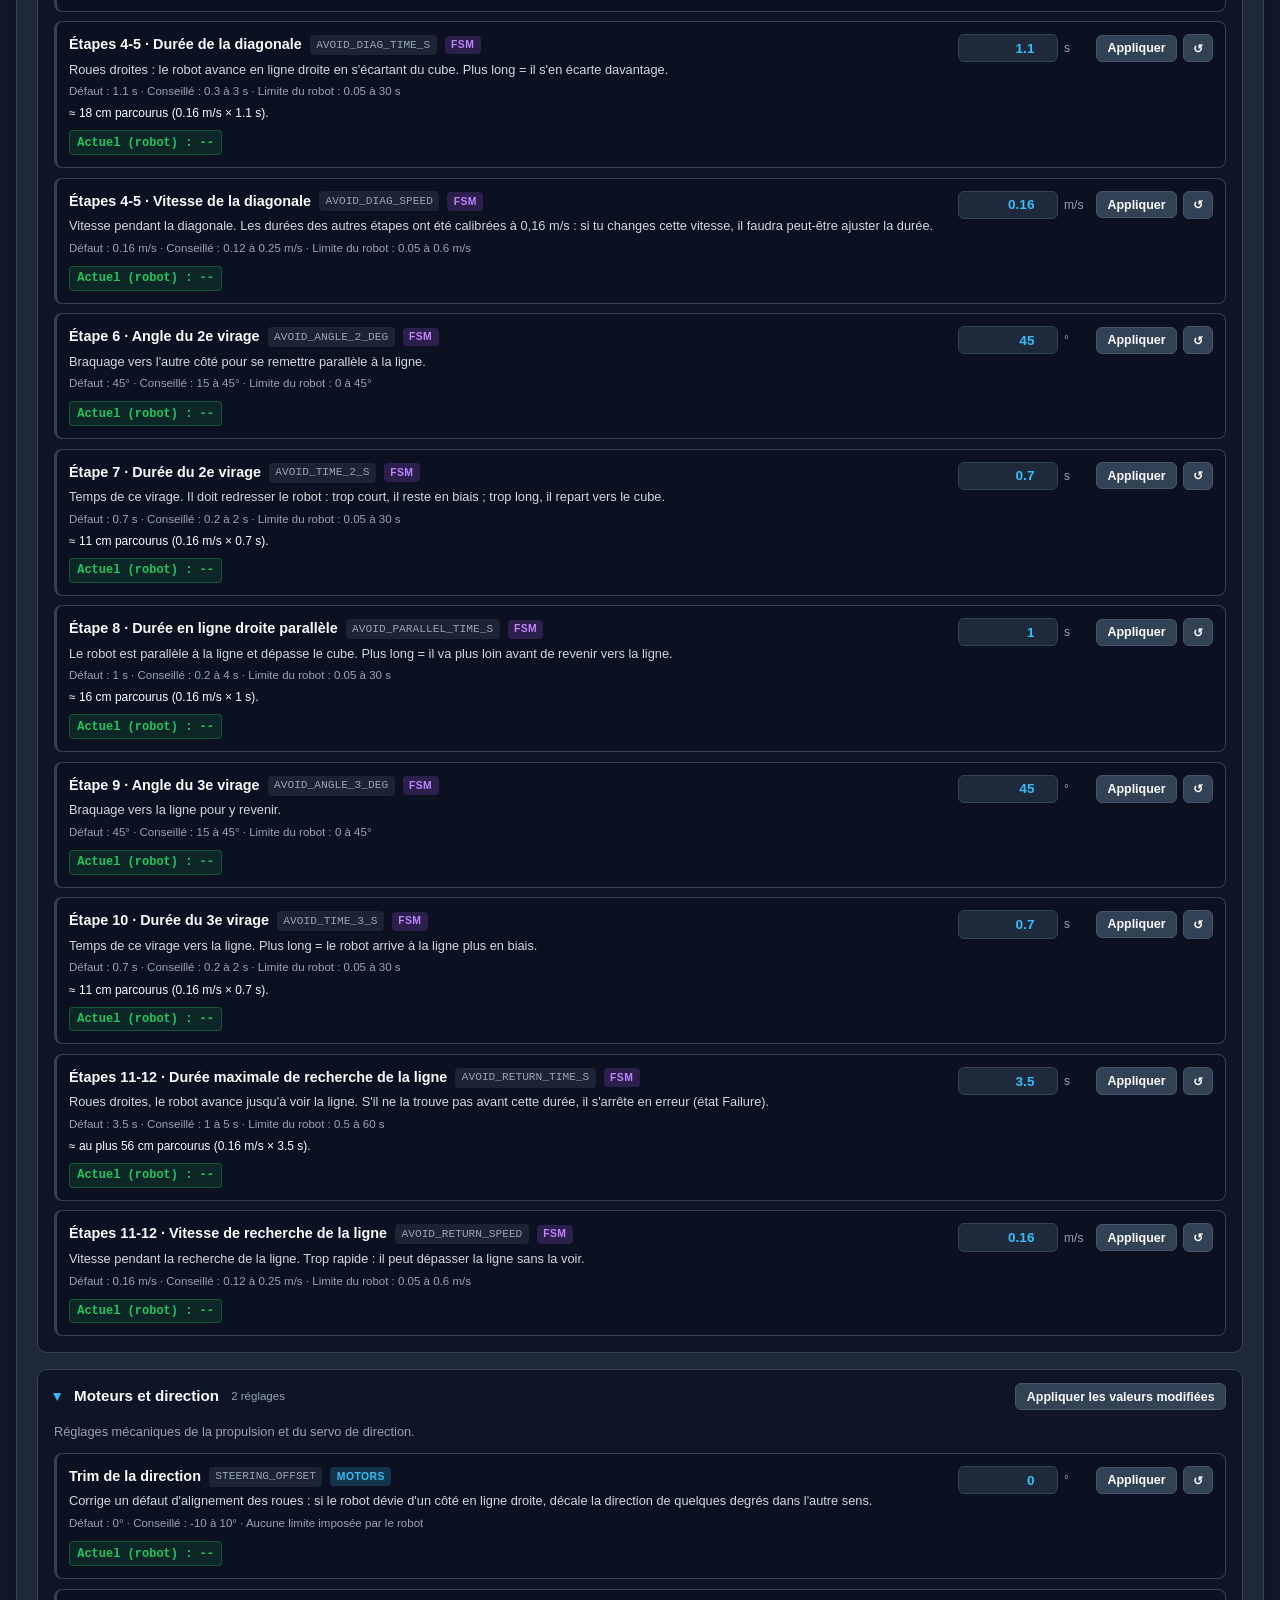
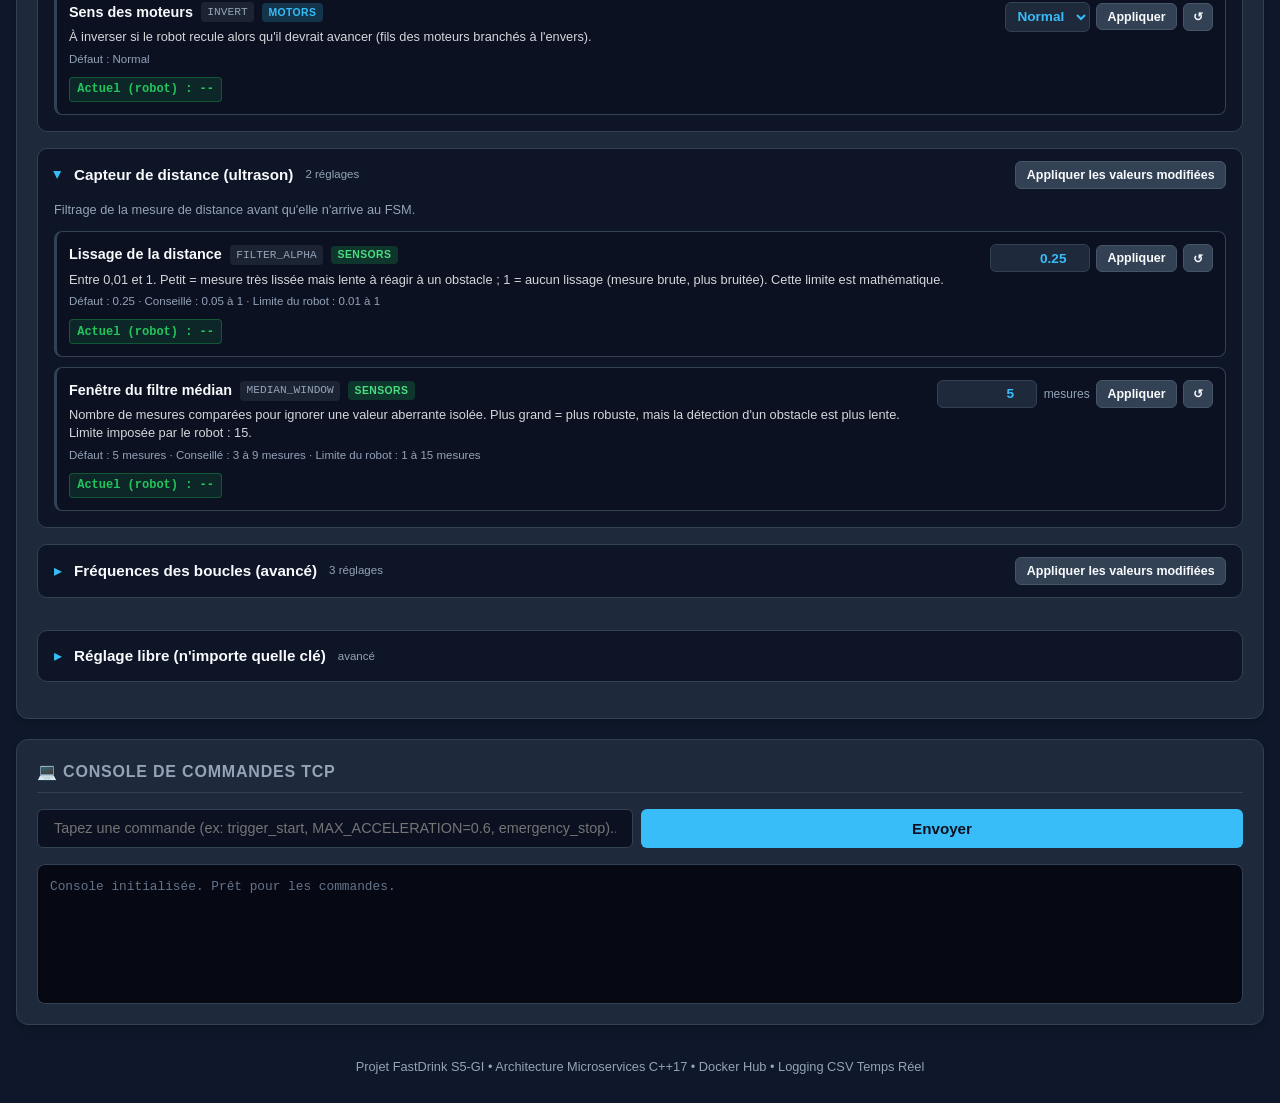
==== commit 4c1c09bd: "NewUINewValues" ====
--- a/tools/telemetryClient/web/index.html
+++ b/tools/telemetryClient/web/index.html
@@ -343,443 +343,55 @@
             </div>
         </section>
 
-        <!-- Section Édition & Ajustement des Paramètres par Service -->
+        <!-- Réglages du robot : le contenu des groupes est généré par app.js à partir du catalogue PARAMS -->
         <section class="card config-card">
-            <h2>🔧 Ajustement Dynamique des Paramètres & Télémétrie en Direct</h2>
-            <p class="section-desc">Chaque paramètre affiche sa valeur actuelle en direct issue du paquet de télémétrie <code>CarTelemetry</code> et permet un ajustement à chaud avec validation CRC32.</p>
-
-            <!-- Sous-Section FSM -->
-            <div class="service-config-block">
-                <div class="service-config-header fsm-header">
-                    <span class="service-badge fsm-badge">SERVICE FSM (ID: 0x03)</span>
-                    <span class="service-desc">Contrôle décisionnel, vitesse adaptative & navigation</span>
-                    <div class="service-actions">
-                        <button class="btn-sm btn-fsm-arm" onclick="sendServiceActive('FSM', true)">▶ Armer / Démarrer</button>
-                        <button class="btn-sm btn-fsm-pause" onclick="sendServiceActive('FSM', false)">⏸ Pause</button>
-                    </div>
-                </div>
-                <div class="config-table">
-                    <div class="config-row">
-                        <div class="config-label-group">
-                            <span class="config-name">STRAIGHT_CRUISE_SPEED</span>
-                            <span class="config-unit">Vitesse croisière ligne droite (m/s)</span>
-                            <span class="live-tag" id="live-fsm-cruise">Actuel: -- m/s</span>
-                        </div>
-                        <div class="config-input-group">
-                            <input type="number" step="0.01" min="0.10" max="0.60" id="cfg-fsm-cruise" value="0.32">
-                            <button class="btn-sm" onclick="applyConfig('FSM', 'STRAIGHT_CRUISE_SPEED', 'cfg-fsm-cruise')">Appliquer</button>
-                        </div>
-                    </div>
-
-                    <div class="config-row">
-                        <div class="config-label-group">
-                            <span class="config-name">MAX_POWER_PCT</span>
-                            <span class="config-unit">Puissance moteur (%) quand la vitesse atteint la croisière (20 à 75)</span>
-                            <span class="live-tag" id="live-fsm-maxpower">Actuel (robot) : -- %</span>
-                        </div>
-                        <div class="config-input-group">
-                            <input type="number" step="1" min="20" max="75" id="cfg-fsm-maxpower" value="50">
-                            <button class="btn-sm" onclick="applyConfig('FSM', 'MAX_POWER_PCT', 'cfg-fsm-maxpower')">Appliquer</button>
-                        </div>
-                    </div>
-
-                    <div class="config-row">
-                        <div class="config-label-group">
-                            <span class="config-name">MIN_CURVE_SPEED</span>
-                            <span class="config-unit">Vitesse plancher en virage serré (m/s)</span>
-                            <span class="live-tag" id="live-fsm-mincurve">Actuel: -- m/s</span>
-                        </div>
-                        <div class="config-input-group">
-                            <input type="number" step="0.01" id="cfg-fsm-mincurve" value="0.20">
-                            <button class="btn-sm" onclick="applyConfig('FSM', 'MIN_CURVE_SPEED', 'cfg-fsm-mincurve')">Appliquer</button>
-                        </div>
-                    </div>
-
-                    <div class="config-row">
-                        <div class="config-label-group">
-                            <span class="config-name">CURVE_SAFETY_FACTOR</span>
-                            <span class="config-unit">Facteur sécurité courbe (vitesse virage)</span>
-                            <span class="live-tag" id="live-fsm-safety">Actuel: --</span>
-                        </div>
-                        <div class="config-input-group">
-                            <input type="number" step="0.05" id="cfg-fsm-safety" value="0.90">
-                            <button class="btn-sm" onclick="applyConfig('FSM', 'CURVE_SAFETY_FACTOR', 'cfg-fsm-safety')">Appliquer</button>
-                        </div>
-                    </div>
-
-                    <div class="config-row">
-                        <div class="config-label-group">
-                            <span class="config-name">MAX_ACCELERATION</span>
-                            <span class="config-unit">Accélération & décélération max bille (m/s²)</span>
-                            <span class="live-tag" id="live-fsm-accel">Actuel: -- m/s²</span>
-                        </div>
-                        <div class="config-input-group">
-                            <input type="number" step="0.02" id="cfg-fsm-accel" value="0.735">
-                            <button class="btn-sm" onclick="applyConfig('FSM', 'MAX_ACCELERATION', 'cfg-fsm-accel')">Appliquer</button>
-                        </div>
-                    </div>
-
-                    <div class="config-row">
-                        <div class="config-label-group">
-                            <span class="config-name">LINE_KP</span>
-                            <span class="config-unit">Gain proportionnel suivi de ligne</span>
-                            <span class="live-tag" id="live-fsm-kp">Actuel: --</span>
-                        </div>
-                        <div class="config-input-group">
-                            <input type="number" step="0.01" id="cfg-fsm-kp" value="0.58">
-                            <button class="btn-sm" onclick="applyConfig('FSM', 'LINE_KP', 'cfg-fsm-kp')">Appliquer</button>
-                        </div>
-                    </div>
-
-                    <div class="config-row">
-                        <div class="config-label-group">
-                            <span class="config-name">LINE_KD</span>
-                            <span class="config-unit">Gain dérivé amortissement suivi de ligne</span>
-                            <span class="live-tag" id="live-fsm-kd">Actuel: --</span>
-                        </div>
-                        <div class="config-input-group">
-                            <input type="number" step="0.005" id="cfg-fsm-kd" value="0.035">
-                            <button class="btn-sm" onclick="applyConfig('FSM', 'LINE_KD', 'cfg-fsm-kd')">Appliquer</button>
-                        </div>
-                    </div>
-
-                    <div class="config-row">
-                        <div class="config-label-group">
-                            <span class="config-name">REVERSE_SPEED</span>
-                            <span class="config-unit">Vitesse marche arrière de récupération (m/s)</span>
-                            <span class="live-tag" id="live-fsm-reverse">Actuel: -- m/s</span>
-                        </div>
-                        <div class="config-input-group">
-                            <input type="number" step="0.01" id="cfg-fsm-reverse" value="0.12">
-                            <button class="btn-sm" onclick="applyConfig('FSM', 'REVERSE_SPEED', 'cfg-fsm-reverse')">Appliquer</button>
-                        </div>
-                    </div>
-
-                    <div class="config-row">
-                        <div class="config-label-group">
-                            <span class="config-name">AUTO_START_DELAY</span>
-                            <span class="config-unit">Délai départ auto sans bouton physique (s)</span>
-                            <span class="live-tag" id="live-fsm-autostart">Actuel: -- s</span>
-                        </div>
-                        <div class="config-input-group">
-                            <input type="number" step="0.5" id="cfg-fsm-autostart" value="0.0">
-                            <button class="btn-sm" onclick="applyConfig('FSM', 'AUTO_START_DELAY', 'cfg-fsm-autostart')">Appliquer</button>
-                        </div>
-                    </div>
-
-                    <div class="config-row">
-                        <div class="config-label-group">
-                            <span class="config-name">HZ</span>
-                            <span class="config-unit">Fréquence de la boucle FSM (Hz)</span>
-                            <span class="live-tag" id="live-fsm-hz">Actuel: 50.0 Hz</span>
-                        </div>
-                        <div class="config-input-group">
-                            <input type="number" step="5" id="cfg-fsm-hz" value="50.0">
-                            <button class="btn-sm" onclick="applyConfig('FSM', 'HZ', 'cfg-fsm-hz')">Appliquer</button>
-                        </div>
-                    </div>
-                </div>
-            </div>
-
-            <!-- Sous-Section Evitement d'obstacle (service FSM) : 12 etapes, une ligne par reglage -->
-            <div class="service-config-block">
-                <div class="service-config-header fsm-header">
-                    <span class="service-badge fsm-badge">ÉVITEMENT D'OBSTACLE (FSM) : 12 ÉTAPES</span>
-                    <span class="service-desc">Arrêt devant le cube, reculer, 3 virages et 3 lignes droites pour le contourner, puis avancer jusqu'à trouver la ligne. Valeurs conservées dans fsm.conf sur le robot.</span>
-                </div>
-                <div class="config-table">
-                    <div class="config-row">
-                        <div class="config-label-group">
-                            <span class="config-name">OBSTACLE_STOP_DIST_CM</span>
-                            <span class="config-unit">Distance d'arrêt devant obstacle (cm)</span>
-                            <span class="live-tag" id="live-fsm-dist">Actuel (robot) : -- cm</span>
-                        </div>
-                        <div class="config-input-group">
-                            <input type="number" step="1.0" id="cfg-fsm-dist" value="20.0">
-                            <button class="btn-sm" onclick="applyConfig('FSM', 'OBSTACLE_STOP_DIST_CM', 'cfg-fsm-dist')">Appliquer</button>
-                        </div>
-                    </div>
-
-                    <div class="config-row">
-                        <div class="config-label-group">
-                            <span class="config-name">AVOID_SIDE</span>
-                            <span class="config-unit">Côté évitement (-1.0 = Gauche, +1.0 = Droite)</span>
-                            <span class="live-tag" id="live-fsm-side">Actuel (robot) : --</span>
-                        </div>
-                        <div class="config-input-group">
-                            <input type="number" step="1.0" min="-1" max="1" id="cfg-fsm-side" value="1.0">
-                            <button class="btn-sm" onclick="applyConfig('FSM', 'AVOID_SIDE', 'cfg-fsm-side')">Appliquer</button>
-                        </div>
-                    </div>
-
-                    <div class="config-row">
-                        <div class="config-label-group">
-                            <span class="config-name">AVOID_REVERSE_DIST_M</span>
-                            <span class="config-unit">Étape 1 : reculer : distance de recul (m), de 0.10 à 0.50</span>
-                            <span class="live-tag" id="live-avoid-rev">Actuel (robot) : -- m</span>
-                        </div>
-                        <div class="config-input-group">
-                            <input type="number" step="0.01" min="0.10" max="0.50" id="cfg-avoid-rev" value="0.25">
-                            <button class="btn-sm" onclick="applyConfig('FSM', 'AVOID_REVERSE_DIST_M', 'cfg-avoid-rev')">Appliquer</button>
-                        </div>
-                    </div>
-
-                    <div class="config-row">
-                        <div class="config-label-group">
-                            <span class="config-name">AVOID_ANGLE_1_DEG</span>
-                            <span class="config-unit">Étape 2 : roues braquées côté choisi : angle des roues (°), de 15 à 45</span>
-                            <span class="live-tag" id="live-avoid-a1">Actuel (robot) : --°</span>
-                        </div>
-                        <div class="config-input-group">
-                            <input type="number" step="1" min="15" max="45" id="cfg-avoid-a1" value="45">
-                            <button class="btn-sm" onclick="applyConfig('FSM', 'AVOID_ANGLE_1_DEG', 'cfg-avoid-a1')">Appliquer</button>
-                        </div>
-                    </div>
-
-                    <div class="config-row">
-                        <div class="config-label-group">
-                            <span class="config-name">AVOID_TIME_1_S</span>
-                            <span class="config-unit">Étape 3 : avancer roues braquées : durée (s), de 0.3 à 3.0</span>
-                            <span class="live-tag" id="live-avoid-t1">Actuel (robot) : -- s</span>
-                        </div>
-                        <div class="config-input-group">
-                            <input type="number" step="0.05" min="0.3" max="3.0" id="cfg-avoid-t1" value="1.10">
-                            <button class="btn-sm" onclick="applyConfig('FSM', 'AVOID_TIME_1_S', 'cfg-avoid-t1')">Appliquer</button>
-                        </div>
-                    </div>
-
-                    <div class="config-row">
-                        <div class="config-label-group">
-                            <span class="config-name">AVOID_DIAG_TIME_S</span>
-                            <span class="config-unit">Étapes 4-5 : roues droites, avancer (diagonale) : durée (s), de 0.3 à 3.0</span>
-                            <span class="live-tag" id="live-avoid-diag">Actuel (robot) : -- s</span>
-                        </div>
-                        <div class="config-input-group">
-                            <input type="number" step="0.05" min="0.3" max="3.0" id="cfg-avoid-diag-time" value="1.10">
-                            <button class="btn-sm" onclick="applyConfig('FSM', 'AVOID_DIAG_TIME_S', 'cfg-avoid-diag-time')">Appliquer</button>
-                        </div>
-                    </div>
-
-                    <div class="config-row">
-                        <div class="config-label-group">
-                            <span class="config-name">AVOID_DIAG_SPEED</span>
-                            <span class="config-unit">Étapes 4-5 : vitesse de la diagonale : vitesse (m/s), de 0.12 à 0.25</span>
-                            <span class="live-tag" id="live-avoid-diag-speed">Actuel (robot) : -- m/s</span>
-                        </div>
-                        <div class="config-input-group">
-                            <input type="number" step="0.01" min="0.12" max="0.25" id="cfg-avoid-diag-speed" value="0.16">
-                            <button class="btn-sm" onclick="applyConfig('FSM', 'AVOID_DIAG_SPEED', 'cfg-avoid-diag-speed')">Appliquer</button>
-                        </div>
-                    </div>
-
-                    <div class="config-row">
-                        <div class="config-label-group">
-                            <span class="config-name">AVOID_ANGLE_2_DEG</span>
-                            <span class="config-unit">Étape 6 : roues braquées de l'autre côté : angle des roues (°), de 15 à 45</span>
-                            <span class="live-tag" id="live-avoid-a2">Actuel (robot) : --°</span>
-                        </div>
-                        <div class="config-input-group">
-                            <input type="number" step="1" min="15" max="45" id="cfg-avoid-a2" value="45">
-                            <button class="btn-sm" onclick="applyConfig('FSM', 'AVOID_ANGLE_2_DEG', 'cfg-avoid-a2')">Appliquer</button>
-                        </div>
-                    </div>
-
-                    <div class="config-row">
-                        <div class="config-label-group">
-                            <span class="config-name">AVOID_TIME_2_S</span>
-                            <span class="config-unit">Étape 7 : avancer roues braquées : durée (s), de 0.2 à 2.0</span>
-                            <span class="live-tag" id="live-avoid-t2">Actuel (robot) : -- s</span>
-                        </div>
-                        <div class="config-input-group">
-                            <input type="number" step="0.05" min="0.2" max="2.0" id="cfg-avoid-t2" value="0.70">
-                            <button class="btn-sm" onclick="applyConfig('FSM', 'AVOID_TIME_2_S', 'cfg-avoid-t2')">Appliquer</button>
-                        </div>
-                    </div>
-
-                    <div class="config-row">
-                        <div class="config-label-group">
-                            <span class="config-name">AVOID_PARALLEL_TIME_S</span>
-                            <span class="config-unit">Étape 8 : roues droites, avancer plus (parallèle) : durée (s), de 0.2 à 4.0</span>
-                            <span class="live-tag" id="live-avoid-par">Actuel (robot) : -- s</span>
-                        </div>
-                        <div class="config-input-group">
-                            <input type="number" step="0.05" min="0.2" max="4.0" id="cfg-avoid-par" value="1.00">
-                            <button class="btn-sm" onclick="applyConfig('FSM', 'AVOID_PARALLEL_TIME_S', 'cfg-avoid-par')">Appliquer</button>
-                        </div>
-                    </div>
-
-                    <div class="config-row">
-                        <div class="config-label-group">
-                            <span class="config-name">AVOID_ANGLE_3_DEG</span>
-                            <span class="config-unit">Étape 9 : roues braquées vers la ligne : angle des roues (°), de 15 à 45</span>
-                            <span class="live-tag" id="live-avoid-a3">Actuel (robot) : --°</span>
-                        </div>
-                        <div class="config-input-group">
-                            <input type="number" step="1" min="15" max="45" id="cfg-avoid-a3" value="45">
-                            <button class="btn-sm" onclick="applyConfig('FSM', 'AVOID_ANGLE_3_DEG', 'cfg-avoid-a3')">Appliquer</button>
-                        </div>
-                    </div>
-
-                    <div class="config-row">
-                        <div class="config-label-group">
-                            <span class="config-name">AVOID_TIME_3_S</span>
-                            <span class="config-unit">Étape 10 : avancer roues braquées : durée (s), de 0.2 à 2.0</span>
-                            <span class="live-tag" id="live-avoid-t3">Actuel (robot) : -- s</span>
-                        </div>
-                        <div class="config-input-group">
-                            <input type="number" step="0.05" min="0.2" max="2.0" id="cfg-avoid-t3" value="0.70">
-                            <button class="btn-sm" onclick="applyConfig('FSM', 'AVOID_TIME_3_S', 'cfg-avoid-t3')">Appliquer</button>
-                        </div>
-                    </div>
-
-                    <div class="config-row">
-                        <div class="config-label-group">
-                            <span class="config-name">AVOID_RETURN_TIME_S</span>
-                            <span class="config-unit">Étapes 11-12 : roues droites, retour ligne : durée max (s), de 1.0 à 5.0</span>
-                            <span class="live-tag" id="live-avoid-ret">Actuel (robot) : -- s</span>
-                        </div>
-                        <div class="config-input-group">
-                            <input type="number" step="0.1" min="1.0" max="5.0" id="cfg-avoid-ret-time" value="3.5">
-                            <button class="btn-sm" onclick="applyConfig('FSM', 'AVOID_RETURN_TIME_S', 'cfg-avoid-ret-time')">Appliquer</button>
-                        </div>
-                    </div>
-
-                    <div class="config-row">
-                        <div class="config-label-group">
-                            <span class="config-name">AVOID_RETURN_SPEED</span>
-                            <span class="config-unit">Étapes 11-12 : vitesse de recherche ligne : vitesse (m/s), de 0.12 à 0.25</span>
-                            <span class="live-tag" id="live-avoid-ret-speed">Actuel (robot) : -- m/s</span>
-                        </div>
-                        <div class="config-input-group">
-                            <input type="number" step="0.01" min="0.12" max="0.25" id="cfg-avoid-ret-speed" value="0.16">
-                            <button class="btn-sm" onclick="applyConfig('FSM', 'AVOID_RETURN_SPEED', 'cfg-avoid-ret-speed')">Appliquer</button>
-                        </div>
-                    </div>
-                </div>
-            </div>
-
-            <!-- Sous-Section Motors -->
-            <div class="service-config-block">
-                <div class="service-config-header motors-header">
-                    <span class="service-badge motors-badge">SERVICE MOTORS (ID: 0x02)</span>
-                    <span class="service-desc">Actionneurs, moteurs de propulsion & servo direction</span>
-                    <div class="service-actions">
-                        <button class="btn-sm btn-stop" onclick="sendEmergencyStop('MOTORS')">🛑 Arrêt Urgence</button>
-                    </div>
-                </div>
-                <div class="config-table">
-                    <div class="config-row">
-                        <div class="config-label-group">
-                            <span class="config-name">STEERING_OFFSET</span>
-                            <span class="config-unit">Trim mécanique du servomoteur (degrés)</span>
-                            <span class="live-tag" id="live-mot-offset">Actuel: --° (CCR: --)</span>
-                        </div>
-                        <div class="config-input-group">
-                            <input type="number" step="0.5" id="cfg-mot-offset" value="0.0">
-                            <button class="btn-sm" onclick="applyConfig('MOTORS', 'STEERING_OFFSET', 'cfg-mot-offset')">Appliquer</button>
-                        </div>
-                    </div>
-
-                    <div class="config-row">
-                        <div class="config-label-group">
-                            <span class="config-name">INVERT</span>
-                            <span class="config-unit">Inversion polarité propulsion (0 = normal, 1 = inversé)</span>
-                            <span class="live-tag" id="live-mot-invert">Actuel: --</span>
-                        </div>
-                        <div class="config-input-group">
-                            <input type="number" step="1" min="0" max="1" id="cfg-mot-invert" value="0">
-                            <button class="btn-sm" onclick="applyConfig('MOTORS', 'INVERT', 'cfg-mot-invert')">Appliquer</button>
-                        </div>
-                    </div>
-
-                    <div class="config-row">
-                        <div class="config-label-group">
-                            <span class="config-name">HZ</span>
-                            <span class="config-unit">Fréquence de boucle Motors (Hz)</span>
-                            <span class="live-tag" id="live-mot-hz">Actuel: 100.0 Hz</span>
-                        </div>
-                        <div class="config-input-group">
-                            <input type="number" step="10" id="cfg-mot-hz" value="100.0">
-                            <button class="btn-sm" onclick="applyConfig('MOTORS', 'HZ', 'cfg-mot-hz')">Appliquer</button>
-                        </div>
-                    </div>
-                </div>
-            </div>
-
-            <!-- Sous-Section Sensors -->
-            <div class="service-config-block">
-                <div class="service-config-header sensors-header">
-                    <span class="service-badge sensors-badge">SERVICE SENSORS (ID: 0x01)</span>
-                    <span class="service-desc">Acquisition sonar HC-SR04 & suiveur de ligne TCRT5000</span>
-                </div>
-                <div class="config-table">
-                    <div class="config-row">
-                        <div class="config-label-group">
-                            <span class="config-name">FILTER_ALPHA</span>
-                            <span class="config-unit">Facteur lissage EMA distance sonar [0.01 - 1.0]</span>
-                            <span class="live-tag" id="live-sns-alpha">Actuel: --</span>
-                        </div>
-                        <div class="config-input-group">
-                            <input type="number" step="0.05" min="0.01" max="1.0" id="cfg-sns-alpha" value="0.25">
-                            <button class="btn-sm" onclick="applyConfig('SENSORS', 'FILTER_ALPHA', 'cfg-sns-alpha')">Appliquer</button>
-                        </div>
-                    </div>
-
-                    <div class="config-row">
-                        <div class="config-label-group">
-                            <span class="config-name">MEDIAN_WINDOW</span>
-                            <span class="config-unit">Taille de fenêtre du filtre médian [1 - 15]</span>
-                            <span class="live-tag" id="live-sns-window">Actuel: --</span>
-                        </div>
-                        <div class="config-input-group">
-                            <input type="number" step="1" min="1" max="15" id="cfg-sns-window" value="5">
-                            <button class="btn-sm" onclick="applyConfig('SENSORS', 'MEDIAN_WINDOW', 'cfg-sns-window')">Appliquer</button>
-                        </div>
-                    </div>
-
-                    <div class="config-row">
-                        <div class="config-label-group">
-                            <span class="config-name">HZ</span>
-                            <span class="config-unit">Fréquence de boucle Sensors (Hz)</span>
-                            <span class="live-tag" id="live-sns-hz">Actuel: 50.0 Hz</span>
-                        </div>
-                        <div class="config-input-group">
-                            <input type="number" step="5" id="cfg-sns-hz" value="50.0">
-                            <button class="btn-sm" onclick="applyConfig('SENSORS', 'HZ', 'cfg-sns-hz')">Appliquer</button>
-                        </div>
-                    </div>
-                </div>
-            </div>
-
-            <!-- Sous-Section Téléchargement & Commande Universelle Libre -->
-            <div class="service-config-block custom-config-block">
-                <div class="service-config-header telem-header">
-                    <span class="service-badge telem-badge">ENVOI DE COMMANDE UNIVERSELLE (TOUT SERVICE)</span>
-                    <span class="service-desc">Permet de définir n'importe quelle clé sur n'importe quel service</span>
-                </div>
+            <h2>🔧 Réglages du robot</h2>
+            <p class="section-desc">
+                Chaque ligne explique à quoi sert le réglage et montre sa valeur actuelle dans le robot (lue en direct).
+                Les <b>plages conseillées</b> sont des avertissements, pas des blocages : tu peux saisir n'importe quelle valeur.
+                Seules les <b>limites du robot</b> (affichées sous chaque réglage) sont appliquées par le logiciel du robot,
+                qui ramène alors la valeur dans l'intervalle.
+            </p>
+
+            <div class="config-toolbar">
+                <input type="search" id="param-search" placeholder="Rechercher un réglage (ex. virage, vitesse, distance, HZ)…" autocomplete="off" aria-label="Rechercher un réglage">
+                <div class="service-actions">
+                    <button class="btn-sm btn-fsm-arm" onclick="sendServiceActive('FSM', true)" title="Arme le FSM : le robot est prêt à partir (le départ se fait avec DÉPART FSM)">▶ Armer le FSM</button>
+                    <button class="btn-sm btn-fsm-pause" onclick="sendServiceActive('FSM', false)" title="Met le FSM en pause : le robot s'arrête progressivement">⏸ Pause du FSM</button>
+                </div>
+            </div>
+
+            <div id="param-groups"></div>
+
+            <details class="param-group custom-config-block">
+                <summary class="param-group-title">
+                    <span class="param-group-name">Réglage libre (n'importe quelle clé)</span>
+                    <span class="param-group-count">avancé</span>
+                </summary>
+                <p class="param-group-intro">Pour une clé qui n'est pas dans la liste ci-dessus : choisir le service, écrire le nom exact de la clé et sa valeur. Le service ignore les clés qu'il ne connaît pas.</p>
                 <div class="custom-cmd-grid">
                     <div class="custom-field">
-                        <label for="cfg-custom-srv">Service Cible</label>
+                        <label for="cfg-custom-srv">Service cible</label>
                         <select id="cfg-custom-srv" class="custom-select">
-                            <option value="FSM" selected>FSM (ServiceID: 0x03)</option>
-                            <option value="MOTORS">MOTORS (ServiceID: 0x02)</option>
-                            <option value="SENSORS">SENSORS (ServiceID: 0x01)</option>
-                            <option value="TELEMETRY">TELEMETRY (ServiceID: 0x00)</option>
+                            <option value="FSM" selected>FSM</option>
+                            <option value="MOTORS">MOTORS</option>
+                            <option value="SENSORS">SENSORS</option>
+                            <option value="TELEMETRY">TELEMETRY</option>
                         </select>
                     </div>
                     <div class="custom-field">
-                        <label for="cfg-custom-key">Clé de Configuration</label>
-                        <input type="text" id="cfg-custom-key" placeholder="Ex: CURVE_SAFETY_FACTOR">
+                        <label for="cfg-custom-key">Clé</label>
+                        <input type="text" id="cfg-custom-key" placeholder="Ex : CURVE_SAFETY_FACTOR">
                     </div>
                     <div class="custom-field">
-                        <label for="cfg-custom-val">Valeur Float</label>
-                        <input type="number" step="any" id="cfg-custom-val" placeholder="Ex: 0.85">
+                        <label for="cfg-custom-val">Valeur</label>
+                        <input type="number" step="any" id="cfg-custom-val" placeholder="Ex : 0.85">
                     </div>
                     <div class="custom-field-btn">
-                        <button class="btn btn-apply-custom" onclick="applyCustomConfig()">⚡ Appliquer sur Service</button>
-                    </div>
-                </div>
-            </div>
+                        <button class="btn btn-apply-custom" onclick="applyCustomConfig()">⚡ Appliquer</button>
+                    </div>
+                </div>
+            </details>
         </section>
 
         <!-- Section Console de Commandes Personnalisées -->
--- a/tools/telemetryClient/web/style.css
+++ b/tools/telemetryClient/web/style.css
@@ -689,75 +689,13 @@
 
 /* Config Table & Rows */
 .config-card {
-    grid-column: span 1;
-}
-
-@media (min-width: 1100px) {
-    .config-card {
-        grid-column: span 2;
-    }
+    grid-column: 1 / -1;
 }
 
 .section-desc {
     font-size: 0.85rem;
     color: var(--text-muted);
     margin-bottom: 1rem;
-}
-
-.service-config-block {
-    background-color: #0d1527;
-    border: 1px solid var(--border-color);
-    border-radius: 10px;
-    padding: 1rem;
-    margin-bottom: 1.25rem;
-}
-
-.service-config-header {
-    display: flex;
-    align-items: center;
-    gap: 0.75rem;
-    margin-bottom: 0.85rem;
-    padding-bottom: 0.5rem;
-    border-bottom: 1px solid var(--border-color);
-    flex-wrap: wrap;
-}
-
-.service-badge {
-    padding: 0.25rem 0.6rem;
-    border-radius: 6px;
-    font-size: 0.75rem;
-    font-weight: 800;
-    letter-spacing: 0.05em;
-}
-
-.fsm-badge {
-    background-color: rgba(168, 85, 247, 0.2);
-    color: #c084fc;
-    border: 1px solid rgba(168, 85, 247, 0.4);
-}
-
-.motors-badge {
-    background-color: rgba(56, 189, 248, 0.2);
-    color: #38bdf8;
-    border: 1px solid rgba(56, 189, 248, 0.4);
-}
-
-.sensors-badge {
-    background-color: rgba(34, 197, 94, 0.2);
-    color: #4ade80;
-    border: 1px solid rgba(34, 197, 94, 0.4);
-}
-
-.telem-badge {
-    background-color: rgba(251, 146, 60, 0.2);
-    color: #fb923c;
-    border: 1px solid rgba(251, 146, 60, 0.4);
-}
-
-.service-desc {
-    font-size: 0.8rem;
-    color: var(--text-muted);
-    flex: 1;
 }
 
 .service-actions {
@@ -814,6 +752,12 @@
     border-color: rgba(34, 197, 94, 0.5);
 }
 
+.live-tag.nolive {
+    color: var(--text-muted);
+    background: rgba(148, 163, 184, 0.1);
+    border-color: rgba(148, 163, 184, 0.3);
+}
+
 .live-tag.mismatch {
     color: #fbbf24;
     background: rgba(234, 179, 8, 0.1);
@@ -875,74 +819,6 @@
     .custom-cmd-grid {
         grid-template-columns: 1fr;
     }
-}
-
-.config-table {
-    display: flex;
-    flex-direction: column;
-    gap: 0.6rem;
-}
-
-.config-row {
-    display: flex;
-    align-items: center;
-    justify-content: space-between;
-    gap: 0.75rem;
-    padding: 0.4rem 0.5rem;
-    background-color: #0b1120;
-    border: 1px solid var(--border-color);
-    border-radius: 8px;
-    box-sizing: border-box;
-}
-
-.config-label-group {
-    display: flex;
-    flex-direction: column;
-    min-width: 0;
-    flex: 1;
-}
-
-.config-name {
-    font-size: 0.85rem;
-    font-weight: 700;
-    color: var(--text-main);
-    letter-spacing: 0.02em;
-    white-space: nowrap;
-    overflow: hidden;
-    text-overflow: ellipsis;
-}
-
-.config-unit {
-    font-size: 0.72rem;
-    color: var(--text-muted);
-}
-
-.config-input-group {
-    display: flex;
-    align-items: center;
-    gap: 0.4rem;
-    flex-shrink: 0;
-}
-
-.config-input-group input {
-    width: 75px;
-    min-width: 60px;
-    max-width: 80px;
-    background-color: var(--bg-card);
-    border: 1px solid var(--border-color);
-    border-radius: 6px;
-    padding: 0.35rem 0.45rem;
-    color: var(--accent-blue);
-    font-size: 0.85rem;
-    font-weight: 700;
-    text-align: right;
-    box-sizing: border-box;
-}
-
-.config-input-group input:focus {
-    outline: none;
-    border-color: var(--accent-blue);
-    box-shadow: 0 0 6px rgba(56, 189, 248, 0.3);
 }
 
 .btn-sm {
@@ -1036,3 +912,246 @@
     color: var(--text-muted);
     margin-top: 2rem;
 }
+
+/* ==========================================================================
+   Réglages du robot (panneau généré par app.js)
+   ========================================================================== */
+.config-toolbar {
+    display: flex;
+    align-items: center;
+    gap: 0.75rem;
+    flex-wrap: wrap;
+    margin-bottom: 1rem;
+}
+
+.config-toolbar input[type="search"] {
+    flex: 1;
+    min-width: 220px;
+    background-color: #0b1120;
+    border: 1px solid var(--border-color);
+    border-radius: 8px;
+    padding: 0.6rem 0.85rem;
+    color: var(--text-main);
+    font-size: 0.9rem;
+}
+
+.config-toolbar input[type="search"]:focus {
+    outline: none;
+    border-color: var(--accent-blue);
+    box-shadow: 0 0 6px rgba(56, 189, 248, 0.3);
+}
+
+.param-group {
+    background-color: #0d1527;
+    border: 1px solid var(--border-color);
+    border-radius: 10px;
+    margin-bottom: 1rem;
+}
+
+.param-group[hidden],
+.param-row[hidden] {
+    display: none;
+}
+
+.param-group-title {
+    display: flex;
+    flex-wrap: wrap;
+    align-items: center;
+    gap: 0.5rem 0.75rem;
+    padding: 0.8rem 1rem;
+    cursor: pointer;
+    list-style: none;
+}
+
+.param-group-title::-webkit-details-marker {
+    display: none;
+}
+
+.param-group-title::before {
+    content: "▸";
+    color: var(--accent-blue);
+    transition: transform 0.15s ease;
+}
+
+.param-group[open] > .param-group-title::before {
+    transform: rotate(90deg);
+}
+
+.param-group-name {
+    font-weight: 800;
+    font-size: 0.95rem;
+}
+
+.param-group-count {
+    flex: 1 1 auto;
+    font-size: 0.72rem;
+    color: var(--text-muted);
+}
+
+.param-group-intro {
+    margin: 0 1rem 0.75rem;
+    font-size: 0.8rem;
+    color: var(--text-muted);
+    line-height: 1.4;
+}
+
+.param-list {
+    display: flex;
+    flex-direction: column;
+    gap: 0.6rem;
+    padding: 0 1rem 1rem;
+}
+
+.param-row {
+    display: flex;
+    align-items: flex-start;
+    justify-content: space-between;
+    gap: 1rem;
+    padding: 0.75rem;
+    background-color: #0b1120;
+    border: 1px solid var(--border-color);
+    border-left: 3px solid var(--border-color);
+    border-radius: 8px;
+}
+
+.param-row.dirty {
+    border-left-color: var(--accent-yellow);
+}
+
+.param-info {
+    flex: 1;
+    min-width: 0;
+    display: flex;
+    flex-direction: column;
+    align-items: flex-start;
+    gap: 0.3rem;
+}
+
+.param-head {
+    display: flex;
+    flex-wrap: wrap;
+    align-items: center;
+    gap: 0.5rem;
+}
+
+.param-title {
+    font-weight: 700;
+    font-size: 0.9rem;
+}
+
+.param-key {
+    font-size: 0.7rem;
+    color: var(--text-muted);
+    background-color: rgba(148, 163, 184, 0.12);
+    padding: 0.1rem 0.4rem;
+    border-radius: 4px;
+}
+
+.param-service {
+    font-size: 0.65rem;
+    font-weight: 800;
+    letter-spacing: 0.04em;
+    padding: 0.1rem 0.4rem;
+    border-radius: 4px;
+}
+
+.service-fsm {
+    background-color: rgba(168, 85, 247, 0.2);
+    color: #c084fc;
+}
+
+.service-motors {
+    background-color: rgba(56, 189, 248, 0.2);
+    color: #38bdf8;
+}
+
+.service-sensors {
+    background-color: rgba(34, 197, 94, 0.2);
+    color: #4ade80;
+}
+
+.param-desc {
+    font-size: 0.8rem;
+    line-height: 1.4;
+    color: var(--text-main);
+    opacity: 0.85;
+}
+
+.param-meta {
+    font-size: 0.72rem;
+    color: var(--text-muted);
+}
+
+.param-hint {
+    font-size: 0.75rem;
+    line-height: 1.35;
+}
+
+.param-hint:empty {
+    display: none;
+}
+
+.param-hint.warn {
+    color: var(--accent-yellow);
+}
+
+.param-hint.limit {
+    color: var(--accent-red);
+}
+
+.param-controls {
+    display: flex;
+    align-items: center;
+    justify-content: flex-end;
+    flex-wrap: wrap;
+    gap: 0.4rem;
+    flex-shrink: 0;
+}
+
+.param-input {
+    width: 100px;
+    background-color: var(--bg-card);
+    border: 1px solid var(--border-color);
+    border-radius: 6px;
+    padding: 0.35rem 0.45rem;
+    color: var(--accent-blue);
+    font-size: 0.85rem;
+    font-weight: 700;
+    text-align: right;
+    box-sizing: border-box;
+}
+
+select.param-input {
+    width: auto;
+    text-align: left;
+}
+
+.param-input:focus {
+    outline: none;
+    border-color: var(--accent-blue);
+    box-shadow: 0 0 6px rgba(56, 189, 248, 0.3);
+}
+
+.param-input.out-of-range {
+    border-color: var(--accent-yellow);
+}
+
+.param-unit {
+    min-width: 1.6rem;
+    font-size: 0.75rem;
+    color: var(--text-muted);
+}
+
+.btn-icon {
+    padding: 0.35rem 0.55rem;
+}
+
+@media (max-width: 700px) {
+    .param-row {
+        flex-direction: column;
+    }
+
+    .param-controls {
+        justify-content: flex-start;
+    }
+}
